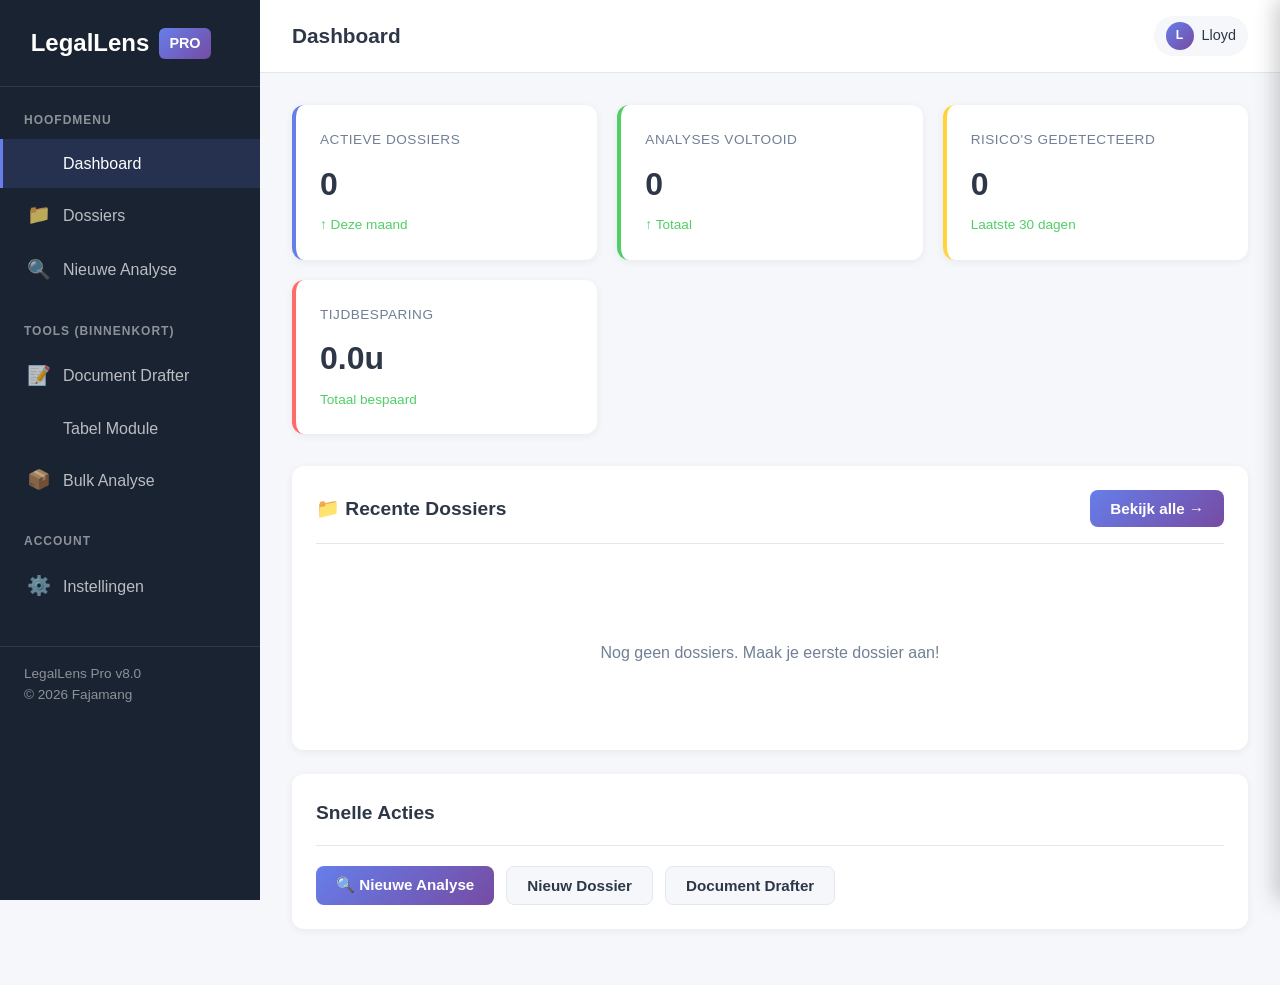
==== static/index.html @ 20683dee "Update print statement from 'Hello' to 'Goodbye'" ====
<!DOCTYPE html>
<html lang="nl">
<head>
    <meta charset="UTF-8">
    <meta name="viewport" content="width=device-width, initial-scale=1.0">
    <title>LegalLens Pro - AI Legal Platform</title>
    <style>
        * { margin: 0; padding: 0; box-sizing: border-box; }
        
        :root {
            --primary: #1e3c72;
            --primary-light: #2a5298;
            --accent: #667eea;
            --success: #51cf66;
            --warning: #ffd43b;
            --danger: #ff6b6b;
            --bg: #f5f7fa;
            --sidebar-bg: #1a2332;
            --card-bg: #ffffff;
            --text: #2d3748;
            --text-light: #718096;
            --border: #e2e8f0;
        }
        
        body {
            font-family: -apple-system, BlinkMacSystemFont, 'Segoe UI', Roboto, 'Helvetica Neue', sans-serif;
            background: var(--bg);
            color: var(--text);
            line-height: 1.6;
        }
        
        .app-container { display: flex; min-height: 100vh; }
        
        .sidebar {
            width: 260px;
            background: var(--sidebar-bg);
            color: white;
            position: fixed;
            height: 100vh;
            overflow-y: auto;
            z-index: 100;
        }
        
        .sidebar-header {
            padding: 24px;
            border-bottom: 1px solid rgba(255,255,255,0.1);
        }
        
        .sidebar-logo {
            font-size: 1.5em;
            font-weight: 700;
            display: flex;
            align-items: center;
            gap: 10px;
        }
        
        .sidebar-logo span {
            background: linear-gradient(135deg, #667eea 0%, #764ba2 100%);
            padding: 4px 10px;
            border-radius: 6px;
            font-size: 0.6em;
        }
        
        .sidebar-nav { padding: 16px 0; }
        
        .nav-section { margin-bottom: 16px; }
        
        .nav-section-title {
            padding: 8px 24px;
            font-size: 0.75em;
            text-transform: uppercase;
            letter-spacing: 1px;
            color: rgba(255,255,255,0.5);
            font-weight: 600;
        }
        
        .nav-item {
            padding: 12px 24px;
            cursor: pointer;
            display: flex;
            align-items: center;
            gap: 12px;
            transition: all 0.2s;
            border-left: 3px solid transparent;
            color: rgba(255,255,255,0.7);
        }
        
        .nav-item:hover { background: rgba(255,255,255,0.05); color: white; }
        
        .nav-item.active {
            background: rgba(102, 126, 234, 0.15);
            border-left-color: var(--accent);
            color: white;
        }
        
        .nav-item .icon { font-size: 1.2em; width: 24px; text-align: center; }
        
        .sidebar-footer {
            padding: 16px 24px;
            border-top: 1px solid rgba(255,255,255,0.1);
            font-size: 0.85em;
            color: rgba(255,255,255,0.5);
        }
        
        .main-content { margin-left: 260px; flex: 1; min-height: 100vh; }
        
        .topbar {
            background: white;
            padding: 16px 32px;
            display: flex;
            justify-content: space-between;
            align-items: center;
            border-bottom: 1px solid var(--border);
            position: sticky;
            top: 0;
            z-index: 50;
        }
        
        .topbar-title { font-size: 1.3em; font-weight: 600; color: var(--text); }
        
        .topbar-actions { display: flex; gap: 12px; align-items: center; }
        
        .user-badge {
            display: flex;
            align-items: center;
            gap: 8px;
            padding: 6px 12px;
            background: var(--bg);
            border-radius: 20px;
            font-size: 0.9em;
        }
        
        .user-avatar {
            width: 28px;
            height: 28px;
            border-radius: 50%;
            background: linear-gradient(135deg, #667eea 0%, #764ba2 100%);
            display: flex;
            align-items: center;
            justify-content: center;
            color: white;
            font-weight: 600;
            font-size: 0.85em;
        }
        
        .content-area { padding: 32px; }
        
        .view { display: none; }
        .view.active { display: block; }
        
        .stats-grid {
            display: grid;
            grid-template-columns: repeat(auto-fit, minmax(240px, 1fr));
            gap: 20px;
            margin-bottom: 32px;
        }
        
        .stat-card {
            background: white;
            padding: 24px;
            border-radius: 12px;
            box-shadow: 0 2px 8px rgba(0,0,0,0.06);
            border-left: 4px solid var(--accent);
        }
        
        .stat-card.success { border-left-color: var(--success); }
        .stat-card.warning { border-left-color: var(--warning); }
        .stat-card.danger { border-left-color: var(--danger); }
        
        .stat-label {
            font-size: 0.85em;
            color: var(--text-light);
            margin-bottom: 8px;
            text-transform: uppercase;
            letter-spacing: 0.5px;
        }
        
        .stat-value { font-size: 2em; font-weight: 700; color: var(--text); }
        
        .stat-change { font-size: 0.85em; color: var(--success); margin-top: 4px; }
        
        .section-card {
            background: white;
            border-radius: 12px;
            padding: 24px;
            margin-bottom: 24px;
            box-shadow: 0 2px 8px rgba(0,0,0,0.06);
        }
        
        .section-header {
            display: flex;
            justify-content: space-between;
            align-items: center;
            margin-bottom: 20px;
            padding-bottom: 16px;
            border-bottom: 1px solid var(--border);
        }
        
        .section-title { font-size: 1.2em; font-weight: 600; color: var(--text); }
        
        .btn {
            padding: 10px 20px;
            border: none;
            border-radius: 8px;
            font-weight: 600;
            cursor: pointer;
            transition: all 0.2s;
            font-size: 0.95em;
            display: inline-flex;
            align-items: center;
            gap: 8px;
        }
        
        .btn-primary {
            background: linear-gradient(135deg, #667eea 0%, #764ba2 100%);
            color: white;
        }
        
        .btn-primary:hover {
            transform: translateY(-2px);
            box-shadow: 0 4px 12px rgba(102, 126, 234, 0.4);
        }
        
        .btn-secondary {
            background: var(--bg);
            color: var(--text);
            border: 1px solid var(--border);
        }
        
        .btn-secondary:hover { background: var(--border); }
        
        .btn-sm { padding: 6px 12px; font-size: 0.85em; }
        
        .dossier-list { display: flex; flex-direction: column; gap: 12px; }
        
        .dossier-item {
            background: var(--bg);
            padding: 16px 20px;
            border-radius: 10px;
            display: flex;
            justify-content: space-between;
            align-items: center;
            cursor: pointer;
            transition: all 0.2s;
            border: 2px solid transparent;
        }
        
        .dossier-item:hover {
            border-color: var(--accent);
            transform: translateX(4px);
        }
        
        .dossier-info h4 { font-size: 1.05em; margin-bottom: 4px; }
        
        .dossier-meta { font-size: 0.85em; color: var(--text-light); }
        
        .dossier-status {
            padding: 4px 12px;
            border-radius: 12px;
            font-size: 0.8em;
            font-weight: 600;
        }
        
        .status-active { background: #d4f4dd; color: #2e7d32; }
        .status-pending { background: #fff3cd; color: #856404; }
        .status-closed { background: #e2e8f0; color: #718096; }
        
        .file-list {
            display: flex;
            flex-direction: column;
            gap: 8px;
            margin-top: 12px;
        }
        
        .file-item {
            background: white;
            padding: 12px;
            border-radius: 8px;
            display: flex;
            justify-content: space-between;
            align-items: center;
            border: 1px solid var(--border);
        }
        
        .file-info {
            display: flex;
            align-items: center;
            gap: 12px;
        }
        
        .file-icon {
            font-size: 1.5em;
        }
        
        .file-name { font-weight: 600; }
        
        .file-size { font-size: 0.85em; color: var(--text-light); }
        
        .analysis-form {
            background: white;
            border-radius: 12px;
            padding: 32px;
            box-shadow: 0 2px 8px rgba(0,0,0,0.06);
        }
        
        .form-group { margin-bottom: 20px; }
        
        .form-group label {
            display: block;
            margin-bottom: 8px;
            font-weight: 600;
            color: var(--text);
        }
        
        .form-group input,
        .form-group textarea,
        .form-group select {
            width: 100%;
            padding: 12px;
            border: 2px solid var(--border);
            border-radius: 8px;
            font-size: 1em;
            font-family: inherit;
            transition: border-color 0.2s;
        }
        
        .form-group input:focus,
        .form-group textarea:focus,
        .form-group select:focus {
            outline: none;
            border-color: var(--accent);
        }
        
        .form-group textarea { min-height: 200px; resize: vertical; }
        
        .mode-selector { display: flex; gap: 12px; margin-bottom: 24px; }
        
        .mode-btn {
            flex: 1;
            padding: 14px;
            border: 2px solid var(--border);
            background: white;
            border-radius: 8px;
            cursor: pointer;
            font-weight: 600;
            transition: all 0.2s;
            text-align: center;
        }
        
        .mode-btn.active {
            border-color: var(--accent);
            background: linear-gradient(135deg, #667eea 0%, #764ba2 100%);
            color: white;
        }
        
        .result-container { margin-top: 24px; display: none; }
        .result-container.active { display: block; }
        
        .result-inner {
            background: white;
            border-radius: 12px;
            padding: 32px;
            box-shadow: 0 2px 8px rgba(0,0,0,0.06);
            border-left: 4px solid var(--accent);
        }
        
        .result-section { margin-bottom: 24px; }
        .result-section h4 { color: var(--text); margin-bottom: 12px; font-size: 1.1em; }
        
        .risk-item {
            background: var(--bg);
            padding: 16px;
            border-radius: 8px;
            margin-bottom: 12px;
            border-left: 4px solid var(--danger);
        }
        
        .severity-badge {
            display: inline-block;
            padding: 4px 12px;
            border-radius: 12px;
            font-size: 0.8em;
            font-weight: 600;
            color: white;
            margin-bottom: 8px;
        }
        
        .severity-low { background: var(--success); }
        .severity-medium { background: var(--warning); color: #333; }
        .severity-high { background: #ff922b; }
        .severity-critical { background: var(--danger); }
        
        .legal-ref {
            background: #e7f3ff;
            padding: 8px 12px;
            border-left: 3px solid #2196F3;
            border-radius: 4px;
            margin: 8px 0;
            cursor: pointer;
            font-size: 0.9em;
        }
        
        .legal-ref:hover { background: #d0e8ff; }
        
        .loading { text-align: center; padding: 40px; display: none; }
        .loading.active { display: block; }
        
        .spinner {
            border: 4px solid var(--border);
            border-top: 4px solid var(--accent);
            border-radius: 50%;
            width: 50px;
            height: 50px;
            animation: spin 1s linear infinite;
            margin: 0 auto 20px;
        }
        
        @keyframes spin {
            0% { transform: rotate(0deg); }
            100% { transform: rotate(360deg); }
        }
        
        .sidebar-overlay {
            position: fixed;
            top: 0; left: 0; right: 0; bottom: 0;
            background: rgba(0,0,0,0.5);
            z-index: 999;
            opacity: 0;
            visibility: hidden;
            transition: all 0.3s;
        }
        
        .sidebar-overlay.active { opacity: 1; visibility: visible; }
        
        .ref-sidebar {
            position: fixed;
            top: 0;
            right: -600px;
            width: 600px;
            max-width: 100%;
            height: 100vh;
            background: white;
            box-shadow: -5px 0 20px rgba(0,0,0,0.2);
            z-index: 1000;
            transition: right 0.3s ease;
            overflow-y: auto;
        }
        
        .ref-sidebar.active { right: 0; }
        
        .ref-sidebar-header {
            background: linear-gradient(135deg, var(--primary) 0%, var(--primary-light) 100%);
            color: white;
            padding: 30px;
            position: sticky;
            top: 0;
            z-index: 10;
        }
        
        .ref-sidebar-header h2 { font-size: 1.8em; margin-bottom: 8px; }
        
        .ref-close {
            position: absolute;
            top: 20px;
            right: 20px;
            background: rgba(255,255,255,0.2);
            border: none;
            color: white;
            width: 40px;
            height: 40px;
            border-radius: 50%;
            cursor: pointer;
            font-size: 1.5em;
        }
        
        .ref-content { padding: 30px; }
        .ref-section { margin-bottom: 24px; }
        
        .ref-section h3 {
            color: var(--primary);
            margin-bottom: 12px;
            font-size: 1.2em;
            border-bottom: 2px solid var(--border);
            padding-bottom: 8px;
        }
        
        .ref-text {
            background: var(--bg);
            padding: 16px;
            border-radius: 8px;
            line-height: 1.6;
        }
        
        .ref-commentary {
            background: #fff9e6;
            padding: 16px;
            border-radius: 8px;
            border-left: 4px solid var(--warning);
            line-height: 1.6;
        }
        
        .ref-related { display: flex; flex-wrap: wrap; gap: 8px; }
        
        .ref-related-btn {
            background: var(--accent);
            color: white;
            padding: 6px 14px;
            border-radius: 20px;
            border: none;
            cursor: pointer;
            font-size: 0.9em;
        }
        
        .modal-overlay {
            position: fixed;
            top: 0; left: 0; right: 0; bottom: 0;
            background: rgba(0,0,0,0.5);
            z-index: 1001;
            display: none;
            align-items: center;
            justify-content: center;
        }
        
        .modal-overlay.active { display: flex; }
        
        .modal {
            background: white;
            border-radius: 12px;
            padding: 32px;
            max-width: 600px;
            width: 90%;
            max-height: 90vh;
            overflow-y: auto;
        }
        
        .modal h3 { margin-bottom: 20px; color: var(--text); }
        
        .modal-actions {
            display: flex;
            gap: 12px;
            justify-content: flex-end;
            margin-top: 24px;
        }
        
        .empty-state {
            text-align: center;
            padding: 60px 20px;
            color: var(--text-light);
        }
        
        .empty-state .icon { font-size: 4em; margin-bottom: 16px; }
        
        .file-upload-area {
            border: 2px dashed var(--border);
            border-radius: 8px;
            padding: 30px;
            text-align: center;
            cursor: pointer;
            transition: all 0.2s;
            background: var(--bg);
        }
        
        .file-upload-area:hover {
            border-color: var(--accent);
            background: #f0f4ff;
        }
        
        .file-upload-area .icon { font-size: 3em; margin-bottom: 12px; }
        
        .file-upload-area p { color: var(--text-light); margin-bottom: 8px; }
        
        .file-upload-area .hint { font-size: 0.85em; color: var(--text-light); }
        
        .uploaded-files {
            margin-top: 16px;
            display: flex;
            flex-direction: column;
            gap: 8px;
        }
        
        .uploaded-file {
            background: white;
            padding: 12px;
            border-radius: 8px;
            display: flex;
            justify-content: space-between;
            align-items: center;
            border: 1px solid var(--border);
        }
        
        @media (max-width: 768px) {
            .sidebar { transform: translateX(-100%); }
            .sidebar.mobile-open { transform: translateX(0); }
            .main-content { margin-left: 0; }
            .ref-sidebar { width: 100%; }
        }
    </style>
</head>
<body>
    <div class="app-container">
        <aside class="sidebar">
            <div class="sidebar-header">
                <div class="sidebar-logo">
                    ️ LegalLens <span>PRO</span>
                </div>
            </div>
            
            <nav class="sidebar-nav">
                <div class="nav-section">
                    <div class="nav-section-title">Hoofdmenu</div>
                    <div class="nav-item active" onclick="showView('dashboard', this)">
                        <span class="icon"></span><span>Dashboard</span>
                    </div>
                    <div class="nav-item" onclick="showView('dossiers', this)">
                        <span class="icon">📁</span><span>Dossiers</span>
                    </div>
                    <div class="nav-item" onclick="showView('analyze', this)">
                        <span class="icon">🔍</span><span>Nieuwe Analyse</span>
                    </div>
                </div>
                
                <div class="nav-section">
                    <div class="nav-section-title">Tools (Binnenkort)</div>
                    <div class="nav-item" onclick="showComingSoon('Document Drafter')">
                        <span class="icon">📝</span><span>Document Drafter</span>
                    </div>
                    <div class="nav-item" onclick="showComingSoon('Tabel Module')">
                        <span class="icon"></span><span>Tabel Module</span>
                    </div>
                    <div class="nav-item" onclick="showComingSoon('Bulk Analyse')">
                        <span class="icon">📦</span><span>Bulk Analyse</span>
                    </div>
                </div>
                
                <div class="nav-section">
                    <div class="nav-section-title">Account</div>
                    <div class="nav-item" onclick="showView('settings', this)">
                        <span class="icon">⚙️</span><span>Instellingen</span>
                    </div>
                </div>
            </nav>
            
            <div class="sidebar-footer">
                LegalLens Pro v8.0<br>
                © 2026 Fajamang
            </div>
        </aside>
        
        <main class="main-content">
            <div class="topbar">
                <div class="topbar-title" id="page-title">Dashboard</div>
                <div class="topbar-actions">
                    <div class="user-badge">
                        <div class="user-avatar">L</div>
                        <span>Lloyd</span>
                    </div>
                </div>
            </div>
            
            <div class="content-area">
                <!-- DASHBOARD -->
                <div id="view-dashboard" class="view active">
                    <div class="stats-grid">
                        <div class="stat-card">
                            <div class="stat-label">Actieve Dossiers</div>
                            <div class="stat-value" id="stat-dossiers">0</div>
                            <div class="stat-change">↑ Deze maand</div>
                        </div>
                        <div class="stat-card success">
                            <div class="stat-label">Analyses Voltooid</div>
                            <div class="stat-value" id="stat-analyses">0</div>
                            <div class="stat-change">↑ Totaal</div>
                        </div>
                        <div class="stat-card warning">
                            <div class="stat-label">Risico's Gedetecteerd</div>
                            <div class="stat-value" id="stat-risks">0</div>
                            <div class="stat-change">Laatste 30 dagen</div>
                        </div>
                        <div class="stat-card danger">
                            <div class="stat-label">Tijdbesparing</div>
                            <div class="stat-value" id="stat-hours">0u</div>
                            <div class="stat-change">Totaal bespaard</div>
                        </div>
                    </div>
                    
                    <div class="section-card">
                        <div class="section-header">
                            <div class="section-title">📁 Recente Dossiers</div>
                            <button class="btn btn-primary" onclick="showView('dossiers', document.querySelectorAll('.nav-item')[1])">
                                Bekijk alle →
                            </button>
                        </div>
                        <div id="recent-dossiers" class="dossier-list">
                            <div class="empty-state">
                                <div class="icon">📁</div>
                                <p>Nog geen dossiers. Maak je eerste dossier aan!</p>
                            </div>
                        </div>
                    </div>
                    
                    <div class="section-card">
                        <div class="section-header">
                            <div class="section-title"> Snelle Acties</div>
                        </div>
                        <div style="display: flex; gap: 12px; flex-wrap: wrap;">
                            <button class="btn btn-primary" onclick="showView('analyze', document.querySelectorAll('.nav-item')[2])">
                                🔍 Nieuwe Analyse
                            </button>
                            <button class="btn btn-secondary" onclick="openNewDossierModal()">
                                 Nieuw Dossier
                            </button>
                            <button class="btn btn-secondary" onclick="showComingSoon('Document Drafter')">
                                 Document Drafter
                            </button>
                        </div>
                    </div>
                </div>
                
                <!-- DOSSIERS -->
                <div id="view-dossiers" class="view">
                    <div class="section-card">
                        <div class="section-header">
                            <div class="section-title">📁 Alle Dossiers</div>
                            <button class="btn btn-primary" onclick="openNewDossierModal()">
                                + Nieuw Dossier
                            </button>
                        </div>
                        <div id="all-dossiers" class="dossier-list"></div>
                    </div>
                </div>
                
                <!-- ANALYZE -->
                <div id="view-analyze" class="view">
                    <div class="analysis-form">
                        <h2 style="margin-bottom: 24px;">🔍 Nieuwe Juridische Analyse</h2>
                        
                        <div class="form-group">
                            <label>Koppel aan dossier (optioneel):</label>
                            <select id="dossier-select">
                                <option value="">-- Geen dossier --</option>
                            </select>
                        </div>
                        
                        <div class="mode-selector">
                            <div class="mode-btn active" onclick="setMode('standard', this)">📄 Standaard</div>
                            <div class="mode-btn" onclick="setMode('advocaat', this)">️ Advocaat Mode</div>
                        </div>
                        
                        <div class="form-group">
                            <label>Analyse type:</label>
                            <select id="analysis-type">
                                <option value="contract">📋 Contract Analyse</option>
                                <option value="due_diligence">🔍 Due Diligence</option>
                                <option value="huurrecht">🏠 Huurrecht</option>
                                <option value="arbeidsrecht">💼 Arbeidsrecht</option>
                                <option value="familierecht">👨‍👩‍👧 Familierecht</option>
                                <option value="ondernemingsrecht">🏢 Ondernemingsrecht / M&A</option>
                                <option value="bestuursrecht">🏛️ Bestuursrecht</option>
                                <option value="strafrecht">⚖️ Strafrecht</option>
                                <option value="aansprakelijkheid">🛡️ Aansprakelijkheid</option>
                                <option value="ip">💡 Intellectueel Eigendom</option>
                                <option value="compliance">✅ Compliance Check</option>
                                <option value="both">📊 Volledige Analyse</option>
                            </select>
                        </div>
                        
                        <div class="form-group">
                            <label>Of upload een bestand (PDF/TXT/DOCX):</label>
                            <div class="file-upload-area" onclick="document.getElementById('file-input').click()">
                                <div class="icon">📄</div>
                                <p><strong>Klik om bestand te uploaden</strong></p>
                                <div class="hint">PDF, TXT of DOCX (max 10MB)</div>
                            </div>
                            <input type="file" id="file-input" accept=".pdf,.txt,.docx" style="display: none;" onchange="handleFileSelect(event)">
                            <div id="uploaded-files" class="uploaded-files"></div>
                        </div>
                        
                        <div class="form-group">
                            <label>Of plak je tekst hier:</label>
                            <textarea id="text-input" placeholder="Plak hier de tekst van je document..."></textarea>
                        </div>
                        
                        <div style="display: flex; gap: 12px;">
                            <button class="btn btn-primary" onclick="analyzeText()">🔍 Analyseer</button>
                            <button class="btn btn-secondary" onclick="clearForm()">Wissen</button>
                        </div>
                        
                        <div id="loading" class="loading">
                            <div class="spinner"></div>
                            <p>AI analyseert je document...</p>
                        </div>
                        
                        <div id="result" class="result-container">
                            <div class="result-inner">
                                <div id="result-content"></div>
                            </div>
                        </div>
                    </div>
                </div>
                
                <!-- SETTINGS -->
                <div id="view-settings" class="view">
                    <div class="section-card">
                        <div class="section-header">
                            <div class="section-title">⚙️ Instellingen</div>
                        </div>
                        <div class="form-group">
                            <label>AI Provider:</label>
                            <select>
                                <option>OpenAI GPT-4o-mini (Actief)</option>
                                <option>Hugging Face (Free)</option>
                                <option>Qwen (Alibaba)</option>
                            </select>
                        </div>
                        <div class="form-group">
                            <label>Taal:</label>
                            <select>
                                <option>Nederlands</option>
                                <option>English</option>
                            </select>
                        </div>
                        <div class="form-group">
                            <label>Abonnement:</label>
                            <div style="padding: 16px; background: var(--bg); border-radius: 8px;">
                                <strong>Professional Plan</strong> - €87/maand<br>
                                <small>Onbeperkt analyses • Alle features • Priority support</small>
                            </div>
                        </div>
                    </div>
                </div>
            </div>
        </main>
    </div>
    
    <!-- Legal Reference Sidebar -->
    <div class="sidebar-overlay" id="sidebar-overlay" onclick="closeRefSidebar()"></div>
    <div class="ref-sidebar" id="ref-sidebar">
        <div class="ref-sidebar-header">
            <button class="ref-close" onclick="closeRefSidebar()">×</button>
            <h2 id="ref-title"> Wetsartikel</h2>
            <div id="ref-subtitle" style="opacity: 0.9;">Laden...</div>
        </div>
        <div class="ref-content" id="ref-content"></div>
    </div>
    
    <!-- New Dossier Modal -->
    <div class="modal-overlay" id="dossier-modal">
        <div class="modal">
            <h3>📁 Nieuw Dossier Aanmaken</h3>
            
            <div class="form-group">
                <label>Dossier naam:</label>
                <input type="text" id="dossier-name" placeholder="bijv. Van der Heijden echtscheiding">
            </div>
            
            <div class="form-group">
                <label>Klant:</label>
                <input type="text" id="dossier-client" placeholder="bijv. Johannes van der Heijden">
            </div>
            
            <div class="form-group">
                <label>Rechtsgebied:</label>
                <select id="dossier-type">
                    <option>Familierecht</option>
                    <option>Huurrecht</option>
                    <option>Arbeidsrecht</option>
                    <option>Ondernemingsrecht</option>
                    <option>Strafrecht</option>
                    <option>Bestuursrecht</option>
                    <option>Overig</option>
                </select>
            </div>
            
            <div class="form-group">
                <label>Upload document (optioneel):</label>
                <div class="file-upload-area" onclick="document.getElementById('dossier-file-input').click()">
                    <div class="icon">📄</div>
                    <p><strong>Klik om bestand te uploaden</strong></p>
                    <div class="hint">PDF, TXT of DOCX (max 10MB)</div>
                </div>
                <input type="file" id="dossier-file-input" accept=".pdf,.txt,.docx" style="display: none;" onchange="handleDossierFileSelect(event)">
                <div id="dossier-uploaded-files" class="uploaded-files"></div>
            </div>
            
            <div class="modal-actions">
                <button class="btn btn-secondary" onclick="closeDossierModal()">Annuleren</button>
                <button class="btn btn-primary" onclick="createDossier()">Aanmaken</button>
            </div>
        </div>
    </div>

    <script>
        const API_BASE = window.location.origin;
        let currentMode = 'standard';
        let currentAnalysis = null;
        let selectedFile = null;
        let dossierSelectedFile = null;
        let dossiers = JSON.parse(localStorage.getItem('legallens_dossiers') || '[]');
        let analyses = JSON.parse(localStorage.getItem('legallens_analyses') || '[]');
        
        document.addEventListener('DOMContentLoaded', () => {
            updateDashboard();
            renderDossiers();
            updateDossierSelect();
        });
        
        function showView(viewName, navElement) {
            document.querySelectorAll('.view').forEach(v => v.classList.remove('active'));
            document.querySelectorAll('.nav-item').forEach(n => n.classList.remove('active'));
            
            document.getElementById(`view-${viewName}`).classList.add('active');
            if (navElement) navElement.classList.add('active');
            
            const titles = {
                'dashboard': 'Dashboard',
                'dossiers': 'Dossiers',
                'analyze': 'Nieuwe Analyse',
                'settings': 'Instellingen'
            };
            document.getElementById('page-title').textContent = titles[viewName] || 'LegalLens';
            
            if (viewName === 'dashboard') updateDashboard();
            if (viewName === 'dossiers') renderDossiers();
        }
        
        function showComingSoon(feature) {
            alert(`${feature} komt binnenkort beschikbaar in LegalLens Pro!`);
        }
        
        function setMode(mode, btn) {
            currentMode = mode;
            document.querySelectorAll('.mode-btn').forEach(b => b.classList.remove('active'));
            btn.classList.add('active');
        }
        
        function handleFileSelect(event) {
            const file = event.target.files[0];
            if (file) {
                selectedFile = file;
                document.getElementById('uploaded-files').innerHTML = `
                    <div class="uploaded-file">
                        <div class="file-info">
                            <span class="file-icon">📄</span>
                            <div>
                                <div class="file-name">${file.name}</div>
                                <div class="file-size">${(file.size / 1024).toFixed(1)} KB</div>
                            </div>
                        </div>
                        <button class="btn btn-sm btn-secondary" onclick="clearFileSelection()">✕</button>
                    </div>
                `;
            }
        }
        
        function clearFileSelection() {
            selectedFile = null;
            document.getElementById('file-input').value = '';
            document.getElementById('uploaded-files').innerHTML = '';
        }
        
        function handleDossierFileSelect(event) {
            const file = event.target.files[0];
            if (file) {
                dossierSelectedFile = file;
                document.getElementById('dossier-uploaded-files').innerHTML = `
                    <div class="uploaded-file">
                        <div class="file-info">
                            <span class="file-icon">📄</span>
                            <div>
                                <div class="file-name">${file.name}</div>
                                <div class="file-size">${(file.size / 1024).toFixed(1)} KB</div>
                            </div>
                        </div>
                        <button class="btn btn-sm btn-secondary" onclick="clearDossierFileSelection()">✕</button>
                    </div>
                `;
            }
        }
        
        function clearDossierFileSelection() {
            dossierSelectedFile = null;
            document.getElementById('dossier-file-input').value = '';
            document.getElementById('dossier-uploaded-files').innerHTML = '';
        }
        
        function openNewDossierModal() {
            document.getElementById('dossier-modal').classList.add('active');
        }
        
        function closeDossierModal() {
            document.getElementById('dossier-modal').classList.remove('active');
            document.getElementById('dossier-name').value = '';
            document.getElementById('dossier-client').value = '';
            clearDossierFileSelection();
        }
        
        async function createDossier() {
            const name = document.getElementById('dossier-name').value.trim();
            const client = document.getElementById('dossier-client').value.trim();
            const type = document.getElementById('dossier-type').value;
            
            if (!name) {
                alert('Vul een dossier naam in');
                return;
            }
            
            const dossier = {
                id: Date.now().toString(),
                name,
                client,
                type,
                status: 'active',
                created: new Date().toISOString(),
                files: [],
                analyses: []
            };
            
            // Upload file if selected
            if (dossierSelectedFile) {
                try {
                    const formData = new FormData();
                    formData.append('file', dossierSelectedFile);
                    formData.append('mode', 'standard');
                    formData.append('analysis_type', 'contract');
                    
                    // Show loading
                    document.getElementById('dossier-uploaded-files').innerHTML = `
                        <div class="uploaded-file">
                            <div class="file-info">
                                <span class="file-icon">⏳</span>
                                <div>
                                    <div class="file-name">${dossierSelectedFile.name}</div>
                                    <div class="file-size">Uploaden en analyseren...</div>
                                </div>
                            </div>
                        </div>
                    `;
                    
                    const response = await fetch(`${API_BASE}/api/analyze-file`, {
                        method: 'POST',
                        body: formData
                    });
                    
                    if (response.ok) {
                        const result = await response.json();
                        dossier.files.push({
                            name: dossierSelectedFile.name,
                            size: dossierSelectedFile.size,
                            uploaded: new Date().toISOString()
                        });
                        dossier.analyses.push(result);
                        
                        analyses.unshift({
                            ...result,
                            dossierId: dossier.id,
                            timestamp: new Date().toISOString()
                        });
                    } else {
                        alert('Bestand geüpload maar analyse mislukt');
                    }
                } catch (error) {
                    console.error('Upload error:', error);
                    alert('Fout bij uploaden: ' + error.message);
                }
            }
            
            dossiers.unshift(dossier);
            localStorage.setItem('legallens_dossiers', JSON.stringify(dossiers));
            localStorage.setItem('legallens_analyses', JSON.stringify(analyses));
            
            closeDossierModal();
            renderDossiers();
            updateDossierSelect();
            updateDashboard();
            
            alert('Dossier aangemaakt!' + (dossierSelectedFile ? ' Analyse is gestart.' : ''));
        }
        
        function renderDossiers() {
            const container = document.getElementById('all-dossiers');
            
            if (dossiers.length === 0) {
                container.innerHTML = `
                    <div class="empty-state">
                        <div class="icon">📁</div>
                        <p>Nog geen dossiers aangemaakt</p>
                    </div>
                `;
                return;
            }
            
            container.innerHTML = dossiers.map(d => `
                <div class="dossier-item" style="flex-direction: column; align-items: stretch;">
                    <div style="display: flex; justify-content: space-between; align-items: center;">
                        <div class="dossier-info">
                            <h4>${d.name}</h4>
                            <div class="dossier-meta">
                                👤 ${d.client || 'Geen klant'} • 📋 ${d.type} • 📅 ${new Date(d.created).toLocaleDateString('nl-NL')}
                            </div>
                        </div>
                        <div style="display: flex; gap: 8px; align-items: center;">
                            <span class="dossier-status status-${d.status}">${d.status === 'active' ? 'Actief' : d.status}</span>
                            <button class="btn btn-sm btn-secondary" onclick="addFileToDossier('${d.id}')">📄 Bestand</button>
                            <button class="btn btn-sm btn-secondary" onclick="deleteDossier('${d.id}')">️</button>
                        </div>
                    </div>
                    ${d.files && d.files.length > 0 ? `
                        <div class="file-list">
                            ${d.files.map(f => `
                                <div class="file-item">
                                    <div class="file-info">
                                        <span class="file-icon">📄</span>
                                        <div>
                                            <div class="file-name">${f.name}</div>
                                            <div class="file-size">${(f.size / 1024).toFixed(1)} KB • ${new Date(f.uploaded).toLocaleDateString('nl-NL')}</div>
                                        </div>
                                    </div>
                                </div>
                            `).join('')}
                        </div>
                    ` : '<div style="margin-top: 8px; font-size: 0.85em; color: var(--text-light);">📎 Geen bestanden</div>'}
                    ${d.analyses && d.analyses.length > 0 ? `
                        <div style="margin-top: 8px; font-size: 0.85em; color: var(--success);">
                            ✅ ${d.analyses.length} analyse(s) voltooid
                        </div>
                    ` : ''}
                </div>
            `).join('');
        }
        
        async function addFileToDossier(dossierId) {
            const input = document.createElement('input');
            input.type = 'file';
            input.accept = '.pdf,.txt,.docx';
            input.onchange = async (event) => {
                const file = event.target.files[0];
                if (!file) return;
                
                const dossier = dossiers.find(d => d.id === dossierId);
                if (!dossier) return;
                
                try {
                    const formData = new FormData();
                    formData.append('file', file);
                    formData.append('mode', 'standard');
                    formData.append('analysis_type', 'contract');
                    
                    alert('Bestand wordt geüpload en geanalyseerd...');
                    
                    const response = await fetch(`${API_BASE}/api/analyze-file`, {
                        method: 'POST',
                        body: formData
                    });
                    
                    if (response.ok) {
                        const result = await response.json();
                        dossier.files.push({
                            name: file.name,
                            size: file.size,
                            uploaded: new Date().toISOString()
                        });
                        dossier.analyses.push(result);
                        
                        analyses.unshift({
                            ...result,
                            dossierId: dossier.id,
                            timestamp: new Date().toISOString()
                        });
                        
                        localStorage.setItem('legallens_dossiers', JSON.stringify(dossiers));
                        localStorage.setItem('legallens_analyses', JSON.stringify(analyses));
                        
                        renderDossiers();
                        updateDashboard();
                        
                        alert('Bestand geüpload en geanalyseerd!');
                    } else {
                        alert('Upload mislukt');
                    }
                } catch (error) {
                    alert('Fout: ' + error.message);
                }
            };
            input.click();
        }
        
        function deleteDossier(id) {
            if (confirm('Weet je zeker dat je dit dossier wilt verwijderen?')) {
                dossiers = dossiers.filter(d => d.id !== id);
                localStorage.setItem('legallens_dossiers', JSON.stringify(dossiers));
                renderDossiers();
                updateDossierSelect();
                updateDashboard();
            }
        }
        
        function updateDossierSelect() {
            const select = document.getElementById('dossier-select');
            select.innerHTML = '<option value="">-- Geen dossier --</option>' +
                dossiers.map(d => `<option value="${d.id}">${d.name}</option>`).join('');
        }
        
        function updateDashboard() {
            document.getElementById('stat-dossiers').textContent = dossiers.filter(d => d.status === 'active').length;
            document.getElementById('stat-analyses').textContent = analyses.length;
            
            const totalRisks = analyses.reduce((sum, a) => sum + (a.risks?.length || 0), 0);
            document.getElementById('stat-risks').textContent = totalRisks;
            
            const totalHours = analyses.reduce((sum, a) => sum + (a.time_saved_hours || 0), 0);
            document.getElementById('stat-hours').textContent = totalHours.toFixed(1) + 'u';
            
            const recentContainer = document.getElementById('recent-dossiers');
            if (dossiers.length === 0) {
                recentContainer.innerHTML = `
                    <div class="empty-state">
                        <div class="icon"></div>
                        <p>Nog geen dossiers. Maak je eerste dossier aan!</p>
                    </div>
                `;
            } else {
                recentContainer.innerHTML = dossiers.slice(0, 3).map(d => `
                    <div class="dossier-item">
                        <div class="dossier-info">
                            <h4>${d.name}</h4>
                            <div class="dossier-meta">
                                👤 ${d.client || 'Geen klant'} • 📋 ${d.type}
                            </div>
                        </div>
                        <span class="dossier-status status-${d.status}">${d.status === 'active' ? 'Actief' : d.status}</span>
                    </div>
                `).join('');
            }
        }
        
        async function analyzeText() {
            const text = document.getElementById('text-input').value.trim();
            const analysisType = document.getElementById('analysis-type').value;
            const dossierId = document.getElementById('dossier-select').value;
            
            if (!text && !selectedFile) {
                alert('Vul een tekst in of upload een bestand');
                return;
            }
            
            if (text && text.length < 50) {
                alert('Tekst is te kort (minimaal 50 tekens)');
                return;
            }
            
            document.getElementById('loading').classList.add('active');
            document.getElementById('result').classList.remove('active');
            
            try {
                let result;
                
                if (selectedFile) {
                    // Upload file
                    const formData = new FormData();
                    formData.append('file', selectedFile);
                    formData.append('mode', currentMode);
                    formData.append('analysis_type', analysisType);
                    
                    const response = await fetch(`${API_BASE}/api/analyze-file`, {
                        method: 'POST',
                        body: formData
                    });
                    
                    if (!response.ok) {
                        const error = await response.json();
                        throw new Error(error.detail || `Server error: ${response.status}`);
                    }
                    
                    result = await response.json();
                } else {
                    // Analyze text
                    const response = await fetch(`${API_BASE}/api/analyze-text`, {
                        method: 'POST',
                        headers: { 'Content-Type': 'application/json' },
                        body: JSON.stringify({ text, mode: currentMode, analysis_type: analysisType })
                    });
                    
                    if (!response.ok) {
                        const error = await response.json();
                        throw new Error(error.detail || `Server error: ${response.status}`);
                    }
                    
                    result = await response.json();
                }
                
                currentAnalysis = result;
                
                analyses.unshift({
                    ...result,
                    dossierId,
                    timestamp: new Date().toISOString()
                });
                localStorage.setItem('legallens_analyses', JSON.stringify(analyses));
                
                if (dossierId) {
                    const dossier = dossiers.find(d => d.id === dossierId);
                    if (dossier) {
                        dossier.analyses.push(result);
                        if (selectedFile) {
                            dossier.files.push({
                                name: selectedFile.name,
                                size: selectedFile.size,
                                uploaded: new Date().toISOString()
                            });
                        }
                        localStorage.setItem('legallens_dossiers', JSON.stringify(dossiers));
                    }
                }
                
                displayResult(result);
                updateDashboard();
                
            } catch (error) {
                alert('Fout: ' + error.message);
            } finally {
                document.getElementById('loading').classList.remove('active');
            }
        }
        
        function clearForm() {
            document.getElementById('text-input').value = '';
            clearFileSelection();
            document.getElementById('result').classList.remove('active');
        }
        
        function displayResult(result) {
            const content = document.getElementById('result-content');
            const sentimentColor = result.sentiment_score > 0.7 ? '#51cf66' : 
                                  result.sentiment_score > 0.4 ? '#ffd43b' : '#ff6b6b';
            
            let html = `
                <div style="background: linear-gradient(135deg, #51cf66 0%, #40c057 100%); color: white; padding: 16px; border-radius: 8px; text-align: center; margin-bottom: 24px; font-weight: 600;">
                    ️ Tijdbesparing: ${result.time_saved_hours || 0} uur handmatig werk
                </div>
                
                <div class="result-section">
                    <h4>📋 Type Document</h4>
                    <div style="font-size: 1.3em; font-weight: 600; color: var(--accent); padding: 12px; background: var(--bg); border-radius: 8px; border-left: 4px solid var(--accent);">
                        ${result.contract_type || 'Onbekend'}
                    </div>
                </div>
                
                <div class="result-section">
                    <h4>📝 Samenvatting</h4>
                    <p style="line-height: 1.6;">${result.summary}</p>
                </div>
                
                <div class="result-section">
                    <h4>👥 Betrokken Partijen</h4>
                    <div style="display: flex; flex-direction: column; gap: 8px;">
                        ${result.parties_involved.map(p => `
                            <div style="padding: 10px; background: var(--bg); border-radius: 6px; border-left: 3px solid var(--accent);">
                                👤 ${p}
                            </div>
                        `).join('')}
                    </div>
                </div>
                
                <div class="result-section">
                    <h4>📅 Belangrijke Data</h4>
                    <div style="display: flex; flex-direction: column; gap: 8px;">
                        ${Object.entries(result.key_dates || {}).map(([k, v]) => `
                            <div style="padding: 10px; background: var(--bg); border-radius: 6px;">
                                <strong>${k.replace('_', ' ')}:</strong> ${v}
                            </div>
                        `).join('')}
                    </div>
                </div>
            `;
            
            if (result.risks && result.risks.length > 0) {
                html += `
                    <div class="result-section">
                        <h4>⚠️ Risico's (${result.risks.length})</h4>
                        ${result.risks.map(r => `
                            <div class="risk-item">
                                <span class="severity-badge severity-${r.severity.toLowerCase()}">${r.severity}</span>
                                <h5 style="margin: 8px 0;">${r.clause_type}</h5>
                                <p><strong>📋 Beschrijving:</strong> ${r.description}</p>
                                ${r.clause_quote ? `<div style="background: #fff3cd; padding: 10px; border-left: 3px solid #ffc107; font-style: italic; margin: 10px 0; border-radius: 4px;"><strong> Citaat:</strong><br>"${r.clause_quote}"</div>` : ''}
                                ${r.legal_reference ? `<div class="legal-ref" onclick="openRefSidebar('${r.legal_reference}')">⚖️ ${r.legal_reference} (klik voor details)</div>` : ''}
                                <p><strong>💡 Advies:</strong> ${r.recommendation}</p>
                            </div>
                        `).join('')}
                    </div>
                `;
            }
            
            if (result.action_plan && (result.action_plan.direct?.length || result.action_plan.short_term?.length || result.action_plan.long_term?.length)) {
                html += `
                    <div class="result-section">
                        <h4>📋 Strategisch Actieplan</h4>
                        ${result.action_plan.direct?.length ? `
                            <div style="background: var(--bg); padding: 16px; border-radius: 8px; margin-bottom: 12px;">
                                <h5 style="color: var(--danger); margin-bottom: 8px;">🔴 Direct (deze week)</h5>
                                <ul style="list-style: none; padding: 0;">
                                    ${result.action_plan.direct.map(a => `<li style="padding: 6px 0;">□ ${a}</li>`).join('')}
                                </ul>
                            </div>
                        ` : ''}
                        ${result.action_plan.short_term?.length ? `
                            <div style="background: var(--bg); padding: 16px; border-radius: 8px; margin-bottom: 12px;">
                                <h5 style="color: #ff922b; margin-bottom: 8px;"> Korte termijn (deze maand)</h5>
                                <ul style="list-style: none; padding: 0;">
                                    ${result.action_plan.short_term.map(a => `<li style="padding: 6px 0;">□ ${a}</li>`).join('')}
                                </ul>
                            </div>
                        ` : ''}
                        ${result.action_plan.long_term?.length ? `
                            <div style="background: var(--bg); padding: 16px; border-radius: 8px;">
                                <h5 style="color: var(--success); margin-bottom: 8px;">🟢 Lange termijn</h5>
                                <ul style="list-style: none; padding: 0;">
                                    ${result.action_plan.long_term.map(a => `<li style="padding: 6px 0;">□ ${a}</li>`).join('')}
                                </ul>
                            </div>
                        ` : ''}
                    </div>
                `;
            }
            
            if (result.negotiation_strategy?.your_position) {
                html += `
                    <div class="result-section">
                        <h4>💼 Onderhandelingsstrategie</h4>
                        <div style="background: #fff9e6; padding: 20px; border-radius: 8px; border: 2px solid var(--warning);">
                            <p><strong>Jouw positie:</strong> ${result.negotiation_strategy.your_position}</p>
                            <p><strong>Tegenpartij:</strong> ${result.negotiation_strategy.counterparty_position}</p>
                            ${result.negotiation_strategy.arguments?.length ? `
                                <h5 style="margin-top: 12px;">💪 Argumenten:</h5>
                                <ul>${result.negotiation_strategy.arguments.map(a => `<li>✓ ${a}</li>`).join('')}</ul>
                            ` : ''}
                            ${result.negotiation_strategy.fallback ? `
                                <h5 style="margin-top: 12px;">🛡️ Fallback:</h5>
                                <p>${result.negotiation_strategy.fallback}</p>
                            ` : ''}
                        </div>
                    </div>
                `;
            }
            
            html += `
                <div class="result-section">
                    <h4> Algemeen Advies</h4>
                    <div style="background: white; padding: 20px; border-radius: 8px; border-left: 4px solid var(--accent); font-size: 1.1em; line-height: 1.6;">
                        ${result.overall_advice}
                    </div>
                </div>
                
                <div class="result-section">
                    <h4>😊 Sentiment Score</h4>
                    <div style="background: var(--border); height: 35px; border-radius: 18px; overflow: hidden; margin-top: 12px;">
                        <div style="background: ${sentimentColor}; height: 100%; width: ${result.sentiment_score * 100}%; display: flex; align-items: center; justify-content: center; color: white; font-weight: 600;">
                            ${(result.sentiment_score * 100).toFixed(1)}%
                        </div>
                    </div>
                </div>
            `;
            
            content.innerHTML = html;
            document.getElementById('result').classList.add('active');
        }
        
        async function openRefSidebar(article) {
            let normalizedArticle = article
                .replace(/Art\.\s*/gi, '')
                .replace(/Artikel\s*/gi, '')
                .replace(/\s+/g, ' ')
                .trim();
            
            if (!normalizedArticle.toUpperCase().includes('BW') && 
                !normalizedArticle.toUpperCase().includes('SR')) {
                normalizedArticle += ' BW';
            }
            
            document.getElementById('sidebar-overlay').classList.add('active');
            document.getElementById('ref-sidebar').classList.add('active');
            
            const content = document.getElementById('ref-content');
            const title = document.getElementById('ref-title');
            const subtitle = document.getElementById('ref-subtitle');
            
            title.textContent = ' Laden...';
            subtitle.textContent = 'Even geduld';
            content.innerHTML = '<div class="loading active"><div class="spinner"></div></div>';
            
            try {
                const response = await fetch(`${API_BASE}/api/legal-commentary`, {
                    method: 'POST',
                    headers: { 'Content-Type': 'application/json' },
                    body: JSON.stringify({ article: normalizedArticle })
                });
                
                if (!response.ok) throw new Error('Artikel niet gevonden');
                
                const data = await response.json();
                
                title.textContent = `⚖️ ${data.article}`;
                subtitle.textContent = data.title;
                
                let html = `
                    <div class="ref-section">
                        <h3> Wettekst</h3>
                        <div class="ref-text">${data.text}</div>
                    </div>
                    
                    <div class="ref-section">
                        <h3>💡 AI Juridisch Commentaar</h3>
                        <div class="ref-commentary">${data.commentary}</div>
                    </div>
                `;
                
                if (data.related?.length) {
                    html += `
                        <div class="ref-section">
                            <h3>🔗 Gerelateerde Artikelen</h3>
                            <div class="ref-related">
                                ${data.related.map(art => `
                                    <button class="ref-related-btn" onclick="openRefSidebar('${art}')">${art}</button>
                                `).join('')}
                            </div>
                        </div>
                    `;
                }
                
                if (data.history?.length) {
                    html += `
                        <div class="ref-section">
                            <h3>📅 Wijzigingsgeschiedenis</h3>
                            ${data.history.map(h => `
                                <div style="background: var(--bg); padding: 12px; border-radius: 6px; margin-bottom: 8px; border-left: 3px solid var(--accent);">
                                    <strong style="color: var(--accent);">${h.year}</strong><br>
                                    ${h.change}
                                </div>
                            `).join('')}
                        </div>
                    `;
                }
                
                if (data.jurisprudence?.length) {
                    html += `
                        <div class="ref-section">
                            <h3>⚖️ Jurisprudentie</h3>
                            ${data.jurisprudence.map(j => `
                                <div style="background: var(--bg); padding: 12px; border-radius: 6px; margin-bottom: 8px; border-left: 3px solid #2196F3;">
                                    <strong style="color: #2196F3;">${j.ecli}</strong><br>
                                    <small>${j.court} - ${j.date}</small><br>
                                    <p style="margin-top: 6px;">${j.summary}</p>
                                </div>
                            `).join('')}
                        </div>
                    `;
                }
                
                content.innerHTML = html;
                
            } catch (error) {
                content.innerHTML = `<div style="background: #fff5f5; padding: 16px; border-radius: 8px; color: var(--danger);">⚠️ ${error.message}</div>`;
            }
        }
        
        function closeRefSidebar() {
            document.getElementById('sidebar-overlay').classList.remove('active');
            document.getElementById('ref-sidebar').classList.remove('active');
        }
    </script>
</body>
</html>
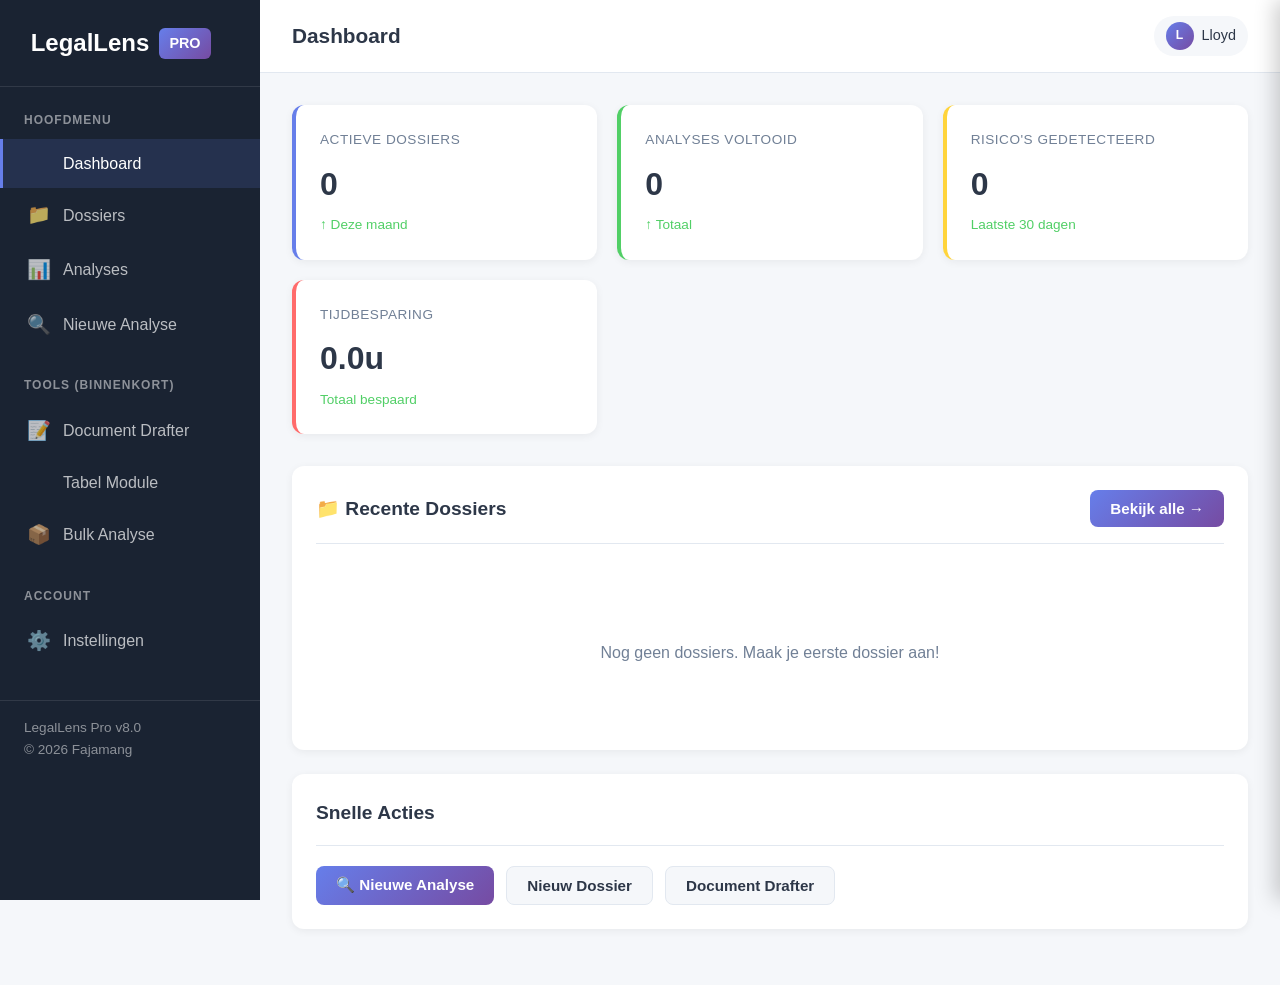
==== commit f4b8212c: "Update fmt.Println message from 'Hello' to 'Goodbye'" ====
--- a/static/index.html
+++ b/static/index.html
@@ -62,7 +62,6 @@
         }
         
         .sidebar-nav { padding: 16px 0; }
-        
         .nav-section { margin-bottom: 16px; }
         
         .nav-section-title {
@@ -176,7 +175,6 @@
         }
         
         .stat-value { font-size: 2em; font-weight: 700; color: var(--text); }
-        
         .stat-change { font-size: 0.85em; color: var(--success); margin-top: 4px; }
         
         .section-card {
@@ -228,7 +226,6 @@
         }
         
         .btn-secondary:hover { background: var(--border); }
-        
         .btn-sm { padding: 6px 12px; font-size: 0.85em; }
         
         .dossier-list { display: flex; flex-direction: column; gap: 12px; }
@@ -251,7 +248,6 @@
         }
         
         .dossier-info h4 { font-size: 1.05em; margin-bottom: 4px; }
-        
         .dossier-meta { font-size: 0.85em; color: var(--text-light); }
         
         .dossier-status {
@@ -265,12 +261,46 @@
         .status-pending { background: #fff3cd; color: #856404; }
         .status-closed { background: #e2e8f0; color: #718096; }
         
-        .file-list {
+        .analysis-list { display: flex; flex-direction: column; gap: 12px; }
+        
+        .analysis-item {
+            background: white;
+            padding: 16px 20px;
+            border-radius: 10px;
+            border: 2px solid var(--border);
+            cursor: pointer;
+            transition: all 0.2s;
+        }
+        
+        .analysis-item:hover {
+            border-color: var(--accent);
+            box-shadow: 0 4px 12px rgba(102, 126, 234, 0.1);
+        }
+        
+        .analysis-header {
             display: flex;
-            flex-direction: column;
-            gap: 8px;
-            margin-top: 12px;
-        }
+            justify-content: space-between;
+            align-items: center;
+            margin-bottom: 12px;
+        }
+        
+        .analysis-title { font-weight: 600; color: var(--text); }
+        .analysis-date { font-size: 0.85em; color: var(--text-light); }
+        
+        .analysis-preview {
+            display: flex;
+            gap: 16px;
+            font-size: 0.9em;
+            color: var(--text-light);
+        }
+        
+        .analysis-stat {
+            display: flex;
+            align-items: center;
+            gap: 4px;
+        }
+        
+        .file-list { display: flex; flex-direction: column; gap: 8px; margin-top: 12px; }
         
         .file-item {
             background: white;
@@ -282,18 +312,9 @@
             border: 1px solid var(--border);
         }
         
-        .file-info {
-            display: flex;
-            align-items: center;
-            gap: 12px;
-        }
-        
-        .file-icon {
-            font-size: 1.5em;
-        }
-        
+        .file-info { display: flex; align-items: center; gap: 12px; }
+        .file-icon { font-size: 1.5em; }
         .file-name { font-weight: 600; }
-        
         .file-size { font-size: 0.85em; color: var(--text-light); }
         
         .analysis-form {
@@ -566,9 +587,7 @@
         }
         
         .file-upload-area .icon { font-size: 3em; margin-bottom: 12px; }
-        
         .file-upload-area p { color: var(--text-light); margin-bottom: 8px; }
-        
         .file-upload-area .hint { font-size: 0.85em; color: var(--text-light); }
         
         .uploaded-files {
@@ -588,6 +607,21 @@
             border: 1px solid var(--border);
         }
         
+        .detail-view {
+            background: white;
+            border-radius: 12px;
+            padding: 32px;
+        }
+        
+        .detail-header {
+            margin-bottom: 24px;
+            padding-bottom: 16px;
+            border-bottom: 2px solid var(--border);
+        }
+        
+        .detail-title { font-size: 1.5em; margin-bottom: 8px; }
+        .detail-meta { color: var(--text-light); font-size: 0.9em; }
+        
         @media (max-width: 768px) {
             .sidebar { transform: translateX(-100%); }
             .sidebar.mobile-open { transform: translateX(0); }
@@ -614,6 +648,9 @@
                     <div class="nav-item" onclick="showView('dossiers', this)">
                         <span class="icon">📁</span><span>Dossiers</span>
                     </div>
+                    <div class="nav-item" onclick="showView('analyses', this)">
+                        <span class="icon">📊</span><span>Analyses</span>
+                    </div>
                     <div class="nav-item" onclick="showView('analyze', this)">
                         <span class="icon">🔍</span><span>Nieuwe Analyse</span>
                     </div>
@@ -703,7 +740,7 @@
                             <div class="section-title"> Snelle Acties</div>
                         </div>
                         <div style="display: flex; gap: 12px; flex-wrap: wrap;">
-                            <button class="btn btn-primary" onclick="showView('analyze', document.querySelectorAll('.nav-item')[2])">
+                            <button class="btn btn-primary" onclick="showView('analyze', document.querySelectorAll('.nav-item')[3])">
                                 🔍 Nieuwe Analyse
                             </button>
                             <button class="btn btn-secondary" onclick="openNewDossierModal()">
@@ -726,6 +763,24 @@
                             </button>
                         </div>
                         <div id="all-dossiers" class="dossier-list"></div>
+                    </div>
+                </div>
+                
+                <!-- ANALYSES -->
+                <div id="view-analyses" class="view">
+                    <div class="section-card">
+                        <div class="section-header">
+                            <div class="section-title">📊 Analyse Geschiedenis</div>
+                            <div style="font-size: 0.9em; color: var(--text-light);">
+                                Totaal: <strong id="total-analyses-count">0</strong> analyses
+                            </div>
+                        </div>
+                        <div id="all-analyses" class="analysis-list">
+                            <div class="empty-state">
+                                <div class="icon">📊</div>
+                                <p>Nog geen analyses uitgevoerd</p>
+                            </div>
+                        </div>
                     </div>
                 </div>
                 
@@ -750,14 +805,14 @@
                             <label>Analyse type:</label>
                             <select id="analysis-type">
                                 <option value="contract">📋 Contract Analyse</option>
-                                <option value="due_diligence">🔍 Due Diligence</option>
+                                <option value="due_diligence"> Due Diligence</option>
                                 <option value="huurrecht">🏠 Huurrecht</option>
                                 <option value="arbeidsrecht">💼 Arbeidsrecht</option>
                                 <option value="familierecht">👨‍👩‍👧 Familierecht</option>
                                 <option value="ondernemingsrecht">🏢 Ondernemingsrecht / M&A</option>
                                 <option value="bestuursrecht">🏛️ Bestuursrecht</option>
                                 <option value="strafrecht">⚖️ Strafrecht</option>
-                                <option value="aansprakelijkheid">🛡️ Aansprakelijkheid</option>
+                                <option value="aansprakelijkheid">️ Aansprakelijkheid</option>
                                 <option value="ip">💡 Intellectueel Eigendom</option>
                                 <option value="compliance">✅ Compliance Check</option>
                                 <option value="both">📊 Volledige Analyse</option>
@@ -767,7 +822,7 @@
                         <div class="form-group">
                             <label>Of upload een bestand (PDF/TXT/DOCX):</label>
                             <div class="file-upload-area" onclick="document.getElementById('file-input').click()">
-                                <div class="icon">📄</div>
+                                <div class="icon"></div>
                                 <p><strong>Klik om bestand te uploaden</strong></p>
                                 <div class="hint">PDF, TXT of DOCX (max 10MB)</div>
                             </div>
@@ -888,6 +943,17 @@
             </div>
         </div>
     </div>
+    
+    <!-- Analysis Detail Modal -->
+    <div class="modal-overlay" id="analysis-modal">
+        <div class="modal" style="max-width: 800px;">
+            <div class="detail-view" id="analysis-detail-content"></div>
+            <div class="modal-actions">
+                <button class="btn btn-secondary" onclick="closeAnalysisModal()">Sluiten</button>
+                <button class="btn btn-primary" onclick="window.print()"> Afdrukken</button>
+            </div>
+        </div>
+    </div>
 
     <script>
         const API_BASE = window.location.origin;
@@ -901,6 +967,7 @@
         document.addEventListener('DOMContentLoaded', () => {
             updateDashboard();
             renderDossiers();
+            renderAnalyses();
             updateDossierSelect();
         });
         
@@ -914,6 +981,7 @@
             const titles = {
                 'dashboard': 'Dashboard',
                 'dossiers': 'Dossiers',
+                'analyses': 'Analyses',
                 'analyze': 'Nieuwe Analyse',
                 'settings': 'Instellingen'
             };
@@ -921,6 +989,7 @@
             
             if (viewName === 'dashboard') updateDashboard();
             if (viewName === 'dossiers') renderDossiers();
+            if (viewName === 'analyses') renderAnalyses();
         }
         
         function showComingSoon(feature) {
@@ -1012,10 +1081,9 @@
                 status: 'active',
                 created: new Date().toISOString(),
                 files: [],
-                analyses: []
+                analysisIds: []
             };
             
-            // Upload file if selected
             if (dossierSelectedFile) {
                 try {
                     const formData = new FormData();
@@ -1023,7 +1091,6 @@
                     formData.append('mode', 'standard');
                     formData.append('analysis_type', 'contract');
                     
-                    // Show loading
                     document.getElementById('dossier-uploaded-files').innerHTML = `
                         <div class="uploaded-file">
                             <div class="file-info">
@@ -1048,28 +1115,28 @@
                             size: dossierSelectedFile.size,
                             uploaded: new Date().toISOString()
                         });
-                        dossier.analyses.push(result);
+                        dossier.analysisIds.push(result.document_id);
                         
                         analyses.unshift({
                             ...result,
                             dossierId: dossier.id,
+                            dossierName: name,
                             timestamp: new Date().toISOString()
                         });
-                    } else {
-                        alert('Bestand geüpload maar analyse mislukt');
+                        
+                        localStorage.setItem('legallens_analyses', JSON.stringify(analyses));
                     }
                 } catch (error) {
                     console.error('Upload error:', error);
-                    alert('Fout bij uploaden: ' + error.message);
                 }
             }
             
             dossiers.unshift(dossier);
             localStorage.setItem('legallens_dossiers', JSON.stringify(dossiers));
-            localStorage.setItem('legallens_analyses', JSON.stringify(analyses));
             
             closeDossierModal();
             renderDossiers();
+            renderAnalyses();
             updateDossierSelect();
             updateDashboard();
             
@@ -1089,43 +1156,163 @@
                 return;
             }
             
-            container.innerHTML = dossiers.map(d => `
-                <div class="dossier-item" style="flex-direction: column; align-items: stretch;">
-                    <div style="display: flex; justify-content: space-between; align-items: center;">
-                        <div class="dossier-info">
-                            <h4>${d.name}</h4>
-                            <div class="dossier-meta">
-                                👤 ${d.client || 'Geen klant'} • 📋 ${d.type} • 📅 ${new Date(d.created).toLocaleDateString('nl-NL')}
-                            </div>
-                        </div>
-                        <div style="display: flex; gap: 8px; align-items: center;">
-                            <span class="dossier-status status-${d.status}">${d.status === 'active' ? 'Actief' : d.status}</span>
-                            <button class="btn btn-sm btn-secondary" onclick="addFileToDossier('${d.id}')">📄 Bestand</button>
-                            <button class="btn btn-sm btn-secondary" onclick="deleteDossier('${d.id}')">️</button>
-                        </div>
-                    </div>
-                    ${d.files && d.files.length > 0 ? `
-                        <div class="file-list">
-                            ${d.files.map(f => `
-                                <div class="file-item">
-                                    <div class="file-info">
-                                        <span class="file-icon">📄</span>
-                                        <div>
-                                            <div class="file-name">${f.name}</div>
-                                            <div class="file-size">${(f.size / 1024).toFixed(1)} KB • ${new Date(f.uploaded).toLocaleDateString('nl-NL')}</div>
+            container.innerHTML = dossiers.map(d => {
+                const dossierAnalyses = analyses.filter(a => a.dossierId === d.id);
+                return `
+                    <div class="dossier-item" style="flex-direction: column; align-items: stretch;">
+                        <div style="display: flex; justify-content: space-between; align-items: center;">
+                            <div class="dossier-info">
+                                <h4>${d.name}</h4>
+                                <div class="dossier-meta">
+                                    👤 ${d.client || 'Geen klant'} • 📋 ${d.type} •  ${new Date(d.created).toLocaleDateString('nl-NL')}
+                                </div>
+                            </div>
+                            <div style="display: flex; gap: 8px; align-items: center;">
+                                <span class="dossier-status status-${d.status}">${d.status === 'active' ? 'Actief' : d.status}</span>
+                                <button class="btn btn-sm btn-secondary" onclick="addFileToDossier('${d.id}')">📄 Bestand</button>
+                                <button class="btn btn-sm btn-secondary" onclick="deleteDossier('${d.id}')">️</button>
+                            </div>
+                        </div>
+                        ${d.files && d.files.length > 0 ? `
+                            <div class="file-list">
+                                ${d.files.map(f => `
+                                    <div class="file-item">
+                                        <div class="file-info">
+                                            <span class="file-icon">📄</span>
+                                            <div>
+                                                <div class="file-name">${f.name}</div>
+                                                <div class="file-size">${(f.size / 1024).toFixed(1)} KB • ${new Date(f.uploaded).toLocaleDateString('nl-NL')}</div>
+                                            </div>
                                         </div>
                                     </div>
+                                `).join('')}
+                            </div>
+                        ` : '<div style="margin-top: 8px; font-size: 0.85em; color: var(--text-light);"> Geen bestanden</div>'}
+                        ${dossierAnalyses.length > 0 ? `
+                            <div style="margin-top: 12px; padding-top: 12px; border-top: 1px solid var(--border);">
+                                <div style="font-size: 0.85em; color: var(--success); margin-bottom: 8px;">
+                                    ✅ ${dossierAnalyses.length} analyse(s)
                                 </div>
-                            `).join('')}
-                        </div>
-                    ` : '<div style="margin-top: 8px; font-size: 0.85em; color: var(--text-light);">📎 Geen bestanden</div>'}
-                    ${d.analyses && d.analyses.length > 0 ? `
-                        <div style="margin-top: 8px; font-size: 0.85em; color: var(--success);">
-                            ✅ ${d.analyses.length} analyse(s) voltooid
-                        </div>
-                    ` : ''}
+                                ${dossierAnalyses.slice(0, 2).map(a => `
+                                    <div class="analysis-item" style="margin-bottom: 8px; cursor: pointer;" onclick="viewAnalysis('${a.document_id}')">
+                                        <div class="analysis-header">
+                                            <div class="analysis-title">${a.contract_type || 'Analyse'}</div>
+                                            <div class="analysis-date">${new Date(a.timestamp).toLocaleDateString('nl-NL')}</div>
+                                        </div>
+                                        <div class="analysis-preview">
+                                            <span class="analysis-stat">️ ${a.risks?.length || 0} risico's</span>
+                                            <span class="analysis-stat">⏱️ ${(a.time_saved_hours || 0).toFixed(1)}u bespaard</span>
+                                        </div>
+                                    </div>
+                                `).join('')}
+                                ${dossierAnalyses.length > 2 ? `<div style="text-align: center; margin-top: 8px;"><button class="btn btn-sm btn-secondary" onclick="showView('analyses', document.querySelectorAll('.nav-item')[2])">Bekijk alle ${dossierAnalyses.length} analyses →</button></div>` : ''}
+                            </div>
+                        ` : ''}
+                    </div>
+                `;
+            }).join('');
+        }
+        
+        function renderAnalyses() {
+            const container = document.getElementById('all-analyses');
+            document.getElementById('total-analyses-count').textContent = analyses.length;
+            
+            if (analyses.length === 0) {
+                container.innerHTML = `
+                    <div class="empty-state">
+                        <div class="icon">📊</div>
+                        <p>Nog geen analyses uitgevoerd</p>
+                    </div>
+                `;
+                return;
+            }
+            
+            container.innerHTML = analyses.map(a => `
+                <div class="analysis-item" onclick="viewAnalysis('${a.document_id}')">
+                    <div class="analysis-header">
+                        <div>
+                            <div class="analysis-title">${a.contract_type || 'Juridische Analyse'}</div>
+                            <div class="analysis-date">
+                                ${a.dossierName ? `📁 ${a.dossierName} • ` : ''}
+                                ${new Date(a.timestamp).toLocaleString('nl-NL')}
+                            </div>
+                        </div>
+                        <button class="btn btn-sm btn-primary">Bekijk details →</button>
+                    </div>
+                    <div class="analysis-preview">
+                        <span class="analysis-stat">️ ${a.risks?.length || 0} risico's</span>
+                        <span class="analysis-stat">👥 ${a.parties_involved?.length || 0} partijen</span>
+                        <span class="analysis-stat">️ ${(a.time_saved_hours || 0).toFixed(1)}u bespaard</span>
+                        <span class="analysis-stat">${a.sentiment_score >= 0.7 ? '😊' : a.sentiment_score >= 0.4 ? '😐' : '😟'} ${(a.sentiment_score * 100).toFixed(0)}%</span>
+                    </div>
                 </div>
             `).join('');
+        }
+        
+        function viewAnalysis(documentId) {
+            const analysis = analyses.find(a => a.document_id === documentId);
+            if (!analysis) return;
+            
+            const content = document.getElementById('analysis-detail-content');
+            content.innerHTML = `
+                <div class="detail-header">
+                    <div class="detail-title">${analysis.contract_type || 'Juridische Analyse'}</div>
+                    <div class="detail-meta">
+                        ${analysis.dossierName ? `📁 ${analysis.dossierName} • ` : ''}
+                        ${new Date(analysis.timestamp).toLocaleString('nl-NL')}
+                    </div>
+                </div>
+                
+                <div class="result-section">
+                    <h4> Samenvatting</h4>
+                    <p style="line-height: 1.6;">${analysis.summary}</p>
+                </div>
+                
+                <div class="result-section">
+                    <h4>👥 Betrokken Partijen</h4>
+                    <div style="display: flex; flex-direction: column; gap: 8px;">
+                        ${analysis.parties_involved.map(p => `
+                            <div style="padding: 10px; background: var(--bg); border-radius: 6px;">👤 ${p}</div>
+                        `).join('')}
+                    </div>
+                </div>
+                
+                ${analysis.risks && analysis.risks.length > 0 ? `
+                    <div class="result-section">
+                        <h4>⚠️ Risico's (${analysis.risks.length})</h4>
+                        ${analysis.risks.map(r => `
+                            <div class="risk-item">
+                                <span class="severity-badge severity-${r.severity.toLowerCase()}">${r.severity}</span>
+                                <h5 style="margin: 8px 0;">${r.clause_type}</h5>
+                                <p><strong>📋 Beschrijving:</strong> ${r.description}</p>
+                                <p><strong>💡 Advies:</strong> ${r.recommendation}</p>
+                            </div>
+                        `).join('')}
+                    </div>
+                ` : ''}
+                
+                <div class="result-section">
+                    <h4>😊 Sentiment Score</h4>
+                    <div style="background: var(--border); height: 35px; border-radius: 18px; overflow: hidden;">
+                        <div style="background: ${analysis.sentiment_score >= 0.7 ? '#51cf66' : analysis.sentiment_score >= 0.4 ? '#ffd43b' : '#ff6b6b'}; height: 100%; width: ${analysis.sentiment_score * 100}%; display: flex; align-items: center; justify-content: center; color: white; font-weight: 600;">
+                            ${(analysis.sentiment_score * 100).toFixed(1)}%
+                        </div>
+                    </div>
+                </div>
+                
+                <div class="result-section">
+                    <h4>⏱️ Tijdbesparing</h4>
+                    <div style="background: linear-gradient(135deg, #51cf66 0%, #40c057 100%); color: white; padding: 16px; border-radius: 8px; text-align: center; font-weight: 600;">
+                        ${analysis.time_saved_hours || 0} uur handmatig werk bespaard
+                    </div>
+                </div>
+            `;
+            
+            document.getElementById('analysis-modal').classList.add('active');
+        }
+        
+        function closeAnalysisModal() {
+            document.getElementById('analysis-modal').classList.remove('active');
         }
         
         async function addFileToDossier(dossierId) {
@@ -1159,11 +1346,12 @@
                             size: file.size,
                             uploaded: new Date().toISOString()
                         });
-                        dossier.analyses.push(result);
+                        dossier.analysisIds.push(result.document_id);
                         
                         analyses.unshift({
                             ...result,
                             dossierId: dossier.id,
+                            dossierName: dossier.name,
                             timestamp: new Date().toISOString()
                         });
                         
@@ -1171,6 +1359,7 @@
                         localStorage.setItem('legallens_analyses', JSON.stringify(analyses));
                         
                         renderDossiers();
+                        renderAnalyses();
                         updateDashboard();
                         
                         alert('Bestand geüpload en geanalyseerd!');
@@ -1187,8 +1376,11 @@
         function deleteDossier(id) {
             if (confirm('Weet je zeker dat je dit dossier wilt verwijderen?')) {
                 dossiers = dossiers.filter(d => d.id !== id);
+                analyses = analyses.filter(a => a.dossierId !== id);
                 localStorage.setItem('legallens_dossiers', JSON.stringify(dossiers));
+                localStorage.setItem('legallens_analyses', JSON.stringify(analyses));
                 renderDossiers();
+                renderAnalyses();
                 updateDossierSelect();
                 updateDashboard();
             }
@@ -1219,18 +1411,38 @@
                     </div>
                 `;
             } else {
-                recentContainer.innerHTML = dossiers.slice(0, 3).map(d => `
-                    <div class="dossier-item">
-                        <div class="dossier-info">
-                            <h4>${d.name}</h4>
-                            <div class="dossier-meta">
-                                👤 ${d.client || 'Geen klant'} • 📋 ${d.type}
-                            </div>
-                        </div>
-                        <span class="dossier-status status-${d.status}">${d.status === 'active' ? 'Actief' : d.status}</span>
-                    </div>
-                `).join('');
+                recentContainer.innerHTML = dossiers.slice(0, 3).map(d => {
+                    const dossierAnalyses = analyses.filter(a => a.dossierId === d.id);
+                    return `
+                        <div class="dossier-item" onclick="viewDossier('${d.id}')">
+                            <div class="dossier-info">
+                                <h4>${d.name}</h4>
+                                <div class="dossier-meta">
+                                    👤 ${d.client || 'Geen klant'} • 📋 ${d.type} • 📊 ${dossierAnalyses.length} analyses
+                                </div>
+                            </div>
+                            <span class="dossier-status status-${d.status}">${d.status === 'active' ? 'Actief' : d.status}</span>
+                        </div>
+                    `;
+                }).join('');
             }
+        }
+        
+        function viewDossier(dossierId) {
+            const dossier = dossiers.find(d => d.id === dossierId);
+            if (!dossier) return;
+            
+            showView('dossiers', document.querySelectorAll('.nav-item')[1]);
+            setTimeout(() => {
+                const dossierElement = document.querySelector(`.dossier-item[onclick*="${dossierId}"]`);
+                if (dossierElement) {
+                    dossierElement.scrollIntoView({ behavior: 'smooth', block: 'center' });
+                    dossierElement.style.borderColor = 'var(--accent)';
+                    setTimeout(() => {
+                        dossierElement.style.borderColor = 'transparent';
+                    }, 2000);
+                }
+            }, 100);
         }
         
         async function analyzeText() {
@@ -1255,7 +1467,6 @@
                 let result;
                 
                 if (selectedFile) {
-                    // Upload file
                     const formData = new FormData();
                     formData.append('file', selectedFile);
                     formData.append('mode', currentMode);
@@ -1273,7 +1484,6 @@
                     
                     result = await response.json();
                 } else {
-                    // Analyze text
                     const response = await fetch(`${API_BASE}/api/analyze-text`, {
                         method: 'POST',
                         headers: { 'Content-Type': 'application/json' },
@@ -1290,30 +1500,32 @@
                 
                 currentAnalysis = result;
                 
+                const dossier = dossiers.find(d => d.id === dossierId);
+                
                 analyses.unshift({
                     ...result,
                     dossierId,
+                    dossierName: dossier ? dossier.name : null,
                     timestamp: new Date().toISOString()
                 });
                 localStorage.setItem('legallens_analyses', JSON.stringify(analyses));
                 
                 if (dossierId) {
-                    const dossier = dossiers.find(d => d.id === dossierId);
-                    if (dossier) {
-                        dossier.analyses.push(result);
-                        if (selectedFile) {
-                            dossier.files.push({
-                                name: selectedFile.name,
-                                size: selectedFile.size,
-                                uploaded: new Date().toISOString()
-                            });
-                        }
-                        localStorage.setItem('legallens_dossiers', JSON.stringify(dossiers));
+                    dossier.analysisIds.push(result.document_id);
+                    if (selectedFile) {
+                        dossier.files.push({
+                            name: selectedFile.name,
+                            size: selectedFile.size,
+                            uploaded: new Date().toISOString()
+                        });
                     }
+                    localStorage.setItem('legallens_dossiers', JSON.stringify(dossiers));
                 }
                 
                 displayResult(result);
                 updateDashboard();
+                renderAnalyses();
+                renderDossiers();
                 
             } catch (error) {
                 alert('Fout: ' + error.message);
@@ -1383,7 +1595,7 @@
                                 <h5 style="margin: 8px 0;">${r.clause_type}</h5>
                                 <p><strong>📋 Beschrijving:</strong> ${r.description}</p>
                                 ${r.clause_quote ? `<div style="background: #fff3cd; padding: 10px; border-left: 3px solid #ffc107; font-style: italic; margin: 10px 0; border-radius: 4px;"><strong> Citaat:</strong><br>"${r.clause_quote}"</div>` : ''}
-                                ${r.legal_reference ? `<div class="legal-ref" onclick="openRefSidebar('${r.legal_reference}')">⚖️ ${r.legal_reference} (klik voor details)</div>` : ''}
+                                ${r.legal_reference ? `<div class="legal-ref" onclick="openRefSidebar('${r.legal_reference}')">️ ${r.legal_reference} (klik voor details)</div>` : ''}
                                 <p><strong>💡 Advies:</strong> ${r.recommendation}</p>
                             </div>
                         `).join('')}
@@ -1559,7 +1771,7 @@
                 content.innerHTML = html;
                 
             } catch (error) {
-                content.innerHTML = `<div style="background: #fff5f5; padding: 16px; border-radius: 8px; color: var(--danger);">⚠️ ${error.message}</div>`;
+                content.innerHTML = `<div style="background: #fff5f5; padding: 16px; border-radius: 8px; color: var(--danger);">️ ${error.message}</div>`;
             }
         }
         
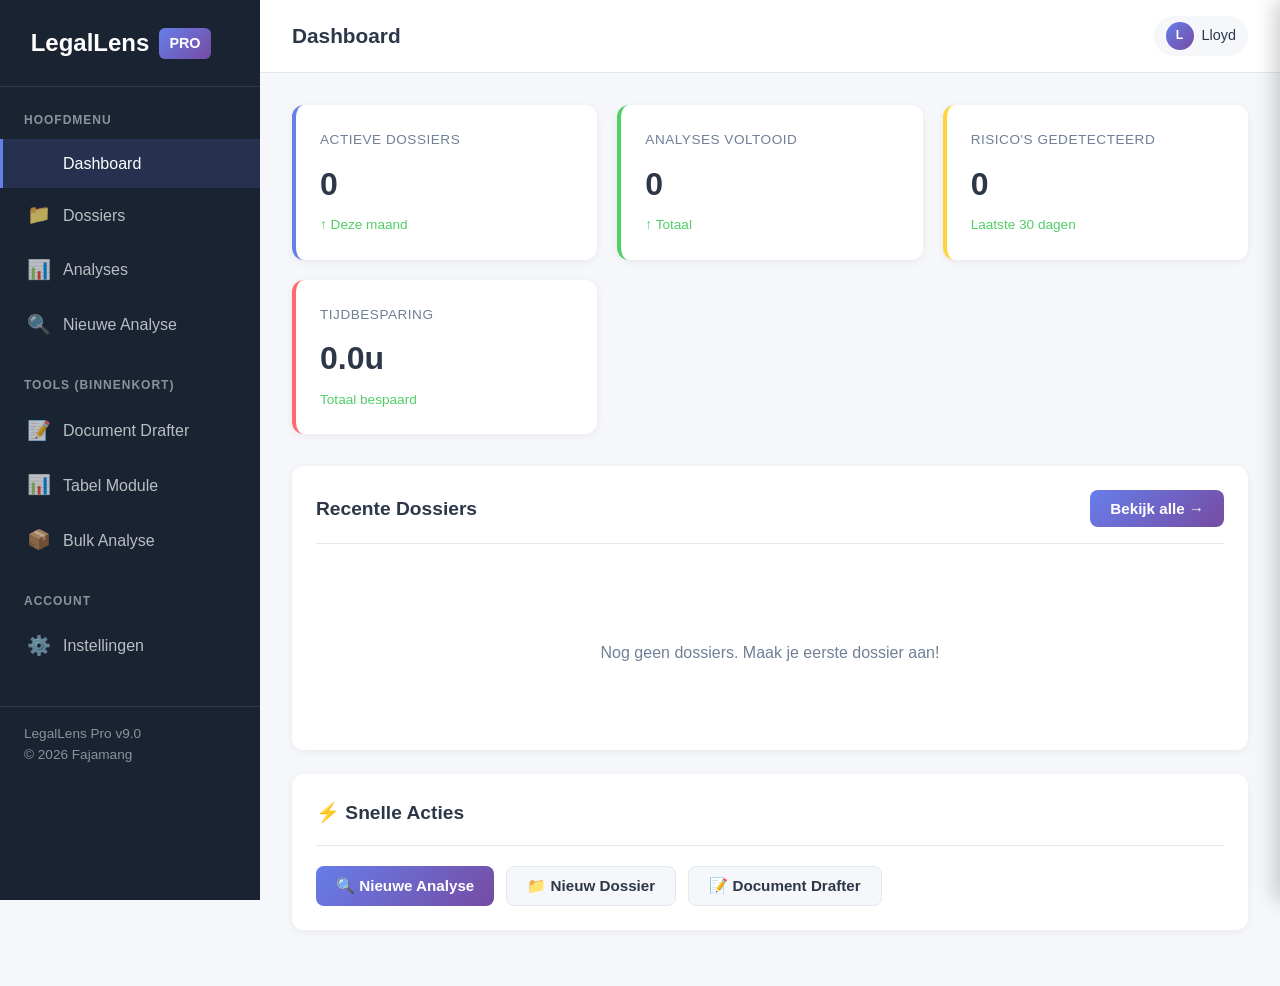
==== commit 5e521288: "Update index.html" ====
--- a/static/index.html
+++ b/static/index.html
@@ -23,7 +23,7 @@
         }
         
         body {
-            font-family: -apple-system, BlinkMacSystemFont, 'Segoe UI', Roboto, 'Helvetica Neue', sans-serif;
+            font-family: -apple-system, BlinkMacSystemFont, 'Segoe UI', Roboto, sans-serif;
             background: var(--bg);
             color: var(--text);
             line-height: 1.6;
@@ -39,6 +39,7 @@
             height: 100vh;
             overflow-y: auto;
             z-index: 100;
+            transition: transform 0.3s ease;
         }
         
         .sidebar-header {
@@ -142,6 +143,15 @@
             font-size: 0.85em;
         }
         
+        .hamburger {
+            display: none;
+            background: none;
+            border: none;
+            font-size: 1.5em;
+            cursor: pointer;
+            color: var(--text);
+        }
+        
         .content-area { padding: 32px; }
         
         .view { display: none; }
@@ -192,6 +202,8 @@
             margin-bottom: 20px;
             padding-bottom: 16px;
             border-bottom: 1px solid var(--border);
+            flex-wrap: wrap;
+            gap: 12px;
         }
         
         .section-title { font-size: 1.2em; font-weight: 600; color: var(--text); }
@@ -282,6 +294,8 @@
             justify-content: space-between;
             align-items: center;
             margin-bottom: 12px;
+            flex-wrap: wrap;
+            gap: 8px;
         }
         
         .analysis-title { font-weight: 600; color: var(--text); }
@@ -292,13 +306,10 @@
             gap: 16px;
             font-size: 0.9em;
             color: var(--text-light);
-        }
-        
-        .analysis-stat {
-            display: flex;
-            align-items: center;
-            gap: 4px;
-        }
+            flex-wrap: wrap;
+        }
+        
+        .analysis-stat { display: flex; align-items: center; gap: 4px; }
         
         .file-list { display: flex; flex-direction: column; gap: 8px; margin-top: 12px; }
         
@@ -561,6 +572,7 @@
             gap: 12px;
             justify-content: flex-end;
             margin-top: 24px;
+            flex-wrap: wrap;
         }
         
         .empty-state {
@@ -622,17 +634,91 @@
         .detail-title { font-size: 1.5em; margin-bottom: 8px; }
         .detail-meta { color: var(--text-light); font-size: 0.9em; }
         
+        /* Mobile Responsive */
         @media (max-width: 768px) {
-            .sidebar { transform: translateX(-100%); }
-            .sidebar.mobile-open { transform: translateX(0); }
-            .main-content { margin-left: 0; }
-            .ref-sidebar { width: 100%; }
+            .sidebar {
+                transform: translateX(-100%);
+            }
+            
+            .sidebar.mobile-open {
+                transform: translateX(0);
+            }
+            
+            .main-content {
+                margin-left: 0;
+            }
+            
+            .hamburger {
+                display: block;
+            }
+            
+            .content-area {
+                padding: 16px;
+            }
+            
+            .stats-grid {
+                grid-template-columns: 1fr;
+            }
+            
+            .topbar {
+                padding: 12px 16px;
+            }
+            
+            .topbar-title {
+                font-size: 1.1em;
+            }
+            
+            .user-badge span {
+                display: none;
+            }
+            
+            .section-header {
+                flex-direction: column;
+                align-items: stretch;
+            }
+            
+            .btn {
+                width: 100%;
+                justify-content: center;
+            }
+            
+            .dossier-item {
+                flex-direction: column;
+                align-items: stretch;
+                gap: 12px;
+            }
+            
+            .mode-selector {
+                flex-direction: column;
+            }
+            
+            .analysis-preview {
+                flex-direction: column;
+                gap: 8px;
+            }
+            
+            .ref-sidebar {
+                width: 100%;
+            }
+            
+            .modal {
+                width: 95%;
+                padding: 20px;
+            }
+            
+            .modal-actions {
+                flex-direction: column;
+            }
+            
+            .modal-actions .btn {
+                width: 100%;
+            }
         }
     </style>
 </head>
 <body>
     <div class="app-container">
-        <aside class="sidebar">
+        <aside class="sidebar" id="sidebar">
             <div class="sidebar-header">
                 <div class="sidebar-logo">
                     ️ LegalLens <span>PRO</span>
@@ -662,7 +748,7 @@
                         <span class="icon">📝</span><span>Document Drafter</span>
                     </div>
                     <div class="nav-item" onclick="showComingSoon('Tabel Module')">
-                        <span class="icon"></span><span>Tabel Module</span>
+                        <span class="icon">📊</span><span>Tabel Module</span>
                     </div>
                     <div class="nav-item" onclick="showComingSoon('Bulk Analyse')">
                         <span class="icon">📦</span><span>Bulk Analyse</span>
@@ -678,13 +764,14 @@
             </nav>
             
             <div class="sidebar-footer">
-                LegalLens Pro v8.0<br>
+                LegalLens Pro v9.0<br>
                 © 2026 Fajamang
             </div>
         </aside>
         
         <main class="main-content">
             <div class="topbar">
+                <button class="hamburger" onclick="toggleSidebar()">☰</button>
                 <div class="topbar-title" id="page-title">Dashboard</div>
                 <div class="topbar-actions">
                     <div class="user-badge">
@@ -722,7 +809,7 @@
                     
                     <div class="section-card">
                         <div class="section-header">
-                            <div class="section-title">📁 Recente Dossiers</div>
+                            <div class="section-title"> Recente Dossiers</div>
                             <button class="btn btn-primary" onclick="showView('dossiers', document.querySelectorAll('.nav-item')[1])">
                                 Bekijk alle →
                             </button>
@@ -737,17 +824,17 @@
                     
                     <div class="section-card">
                         <div class="section-header">
-                            <div class="section-title"> Snelle Acties</div>
+                            <div class="section-title">⚡ Snelle Acties</div>
                         </div>
                         <div style="display: flex; gap: 12px; flex-wrap: wrap;">
                             <button class="btn btn-primary" onclick="showView('analyze', document.querySelectorAll('.nav-item')[3])">
                                 🔍 Nieuwe Analyse
                             </button>
                             <button class="btn btn-secondary" onclick="openNewDossierModal()">
-                                 Nieuw Dossier
+                                📁 Nieuw Dossier
                             </button>
                             <button class="btn btn-secondary" onclick="showComingSoon('Document Drafter')">
-                                 Document Drafter
+                                📝 Document Drafter
                             </button>
                         </div>
                     </div>
@@ -757,7 +844,7 @@
                 <div id="view-dossiers" class="view">
                     <div class="section-card">
                         <div class="section-header">
-                            <div class="section-title">📁 Alle Dossiers</div>
+                            <div class="section-title"> Alle Dossiers</div>
                             <button class="btn btn-primary" onclick="openNewDossierModal()">
                                 + Nieuw Dossier
                             </button>
@@ -798,17 +885,17 @@
                         
                         <div class="mode-selector">
                             <div class="mode-btn active" onclick="setMode('standard', this)">📄 Standaard</div>
-                            <div class="mode-btn" onclick="setMode('advocaat', this)">️ Advocaat Mode</div>
+                            <div class="mode-btn" onclick="setMode('advocaat', this)">⚖️ Advocaat Mode</div>
                         </div>
                         
                         <div class="form-group">
                             <label>Analyse type:</label>
                             <select id="analysis-type">
                                 <option value="contract">📋 Contract Analyse</option>
-                                <option value="due_diligence"> Due Diligence</option>
+                                <option value="due_diligence">🔍 Due Diligence</option>
                                 <option value="huurrecht">🏠 Huurrecht</option>
                                 <option value="arbeidsrecht">💼 Arbeidsrecht</option>
-                                <option value="familierecht">👨‍👩‍👧 Familierecht</option>
+                                <option value="familierecht">‍👩‍👧 Familierecht</option>
                                 <option value="ondernemingsrecht">🏢 Ondernemingsrecht / M&A</option>
                                 <option value="bestuursrecht">🏛️ Bestuursrecht</option>
                                 <option value="strafrecht">⚖️ Strafrecht</option>
@@ -822,7 +909,7 @@
                         <div class="form-group">
                             <label>Of upload een bestand (PDF/TXT/DOCX):</label>
                             <div class="file-upload-area" onclick="document.getElementById('file-input').click()">
-                                <div class="icon"></div>
+                                <div class="icon">📄</div>
                                 <p><strong>Klik om bestand te uploaden</strong></p>
                                 <div class="hint">PDF, TXT of DOCX (max 10MB)</div>
                             </div>
@@ -835,7 +922,7 @@
                             <textarea id="text-input" placeholder="Plak hier de tekst van je document..."></textarea>
                         </div>
                         
-                        <div style="display: flex; gap: 12px;">
+                        <div style="display: flex; gap: 12px; flex-wrap: wrap;">
                             <button class="btn btn-primary" onclick="analyzeText()">🔍 Analyseer</button>
                             <button class="btn btn-secondary" onclick="clearForm()">Wissen</button>
                         </div>
@@ -892,7 +979,7 @@
     <div class="ref-sidebar" id="ref-sidebar">
         <div class="ref-sidebar-header">
             <button class="ref-close" onclick="closeRefSidebar()">×</button>
-            <h2 id="ref-title"> Wetsartikel</h2>
+            <h2 id="ref-title">📚 Wetsartikel</h2>
             <div id="ref-subtitle" style="opacity: 0.9;">Laden...</div>
         </div>
         <div class="ref-content" id="ref-content"></div>
@@ -950,7 +1037,7 @@
             <div class="detail-view" id="analysis-detail-content"></div>
             <div class="modal-actions">
                 <button class="btn btn-secondary" onclick="closeAnalysisModal()">Sluiten</button>
-                <button class="btn btn-primary" onclick="window.print()"> Afdrukken</button>
+                <button class="btn btn-primary" onclick="window.print()">🖨️ Afdrukken</button>
             </div>
         </div>
     </div>
@@ -971,6 +1058,10 @@
             updateDossierSelect();
         });
         
+        function toggleSidebar() {
+            document.getElementById('sidebar').classList.toggle('mobile-open');
+        }
+        
         function showView(viewName, navElement) {
             document.querySelectorAll('.view').forEach(v => v.classList.remove('active'));
             document.querySelectorAll('.nav-item').forEach(n => n.classList.remove('active'));
@@ -990,6 +1081,11 @@
             if (viewName === 'dashboard') updateDashboard();
             if (viewName === 'dossiers') renderDossiers();
             if (viewName === 'analyses') renderAnalyses();
+            
+            // Close sidebar on mobile
+            if (window.innerWidth <= 768) {
+                document.getElementById('sidebar').classList.remove('mobile-open');
+            }
         }
         
         function showComingSoon(feature) {
@@ -1160,14 +1256,14 @@
                 const dossierAnalyses = analyses.filter(a => a.dossierId === d.id);
                 return `
                     <div class="dossier-item" style="flex-direction: column; align-items: stretch;">
-                        <div style="display: flex; justify-content: space-between; align-items: center;">
+                        <div style="display: flex; justify-content: space-between; align-items: center; flex-wrap: wrap; gap: 12px;">
                             <div class="dossier-info">
                                 <h4>${d.name}</h4>
                                 <div class="dossier-meta">
-                                    👤 ${d.client || 'Geen klant'} • 📋 ${d.type} •  ${new Date(d.created).toLocaleDateString('nl-NL')}
+                                    👤 ${d.client || 'Geen klant'} • 📋 ${d.type} • 📅 ${new Date(d.created).toLocaleDateString('nl-NL')}
                                 </div>
                             </div>
-                            <div style="display: flex; gap: 8px; align-items: center;">
+                            <div style="display: flex; gap: 8px; align-items: center; flex-wrap: wrap;">
                                 <span class="dossier-status status-${d.status}">${d.status === 'active' ? 'Actief' : d.status}</span>
                                 <button class="btn btn-sm btn-secondary" onclick="addFileToDossier('${d.id}')">📄 Bestand</button>
                                 <button class="btn btn-sm btn-secondary" onclick="deleteDossier('${d.id}')">️</button>
@@ -1187,7 +1283,7 @@
                                     </div>
                                 `).join('')}
                             </div>
-                        ` : '<div style="margin-top: 8px; font-size: 0.85em; color: var(--text-light);"> Geen bestanden</div>'}
+                        ` : '<div style="margin-top: 8px; font-size: 0.85em; color: var(--text-light);">📎 Geen bestanden</div>'}
                         ${dossierAnalyses.length > 0 ? `
                             <div style="margin-top: 12px; padding-top: 12px; border-top: 1px solid var(--border);">
                                 <div style="font-size: 0.85em; color: var(--success); margin-bottom: 8px;">
@@ -1240,9 +1336,9 @@
                         <button class="btn btn-sm btn-primary">Bekijk details →</button>
                     </div>
                     <div class="analysis-preview">
-                        <span class="analysis-stat">️ ${a.risks?.length || 0} risico's</span>
+                        <span class="analysis-stat">⚠️ ${a.risks?.length || 0} risico's</span>
                         <span class="analysis-stat">👥 ${a.parties_involved?.length || 0} partijen</span>
-                        <span class="analysis-stat">️ ${(a.time_saved_hours || 0).toFixed(1)}u bespaard</span>
+                        <span class="analysis-stat">⏱️ ${(a.time_saved_hours || 0).toFixed(1)}u bespaard</span>
                         <span class="analysis-stat">${a.sentiment_score >= 0.7 ? '😊' : a.sentiment_score >= 0.4 ? '😐' : '😟'} ${(a.sentiment_score * 100).toFixed(0)}%</span>
                     </div>
                 </div>
@@ -1264,7 +1360,7 @@
                 </div>
                 
                 <div class="result-section">
-                    <h4> Samenvatting</h4>
+                    <h4>📝 Samenvatting</h4>
                     <p style="line-height: 1.6;">${analysis.summary}</p>
                 </div>
                 
@@ -1279,7 +1375,7 @@
                 
                 ${analysis.risks && analysis.risks.length > 0 ? `
                     <div class="result-section">
-                        <h4>⚠️ Risico's (${analysis.risks.length})</h4>
+                        <h4>️ Risico's (${analysis.risks.length})</h4>
                         ${analysis.risks.map(r => `
                             <div class="risk-item">
                                 <span class="severity-badge severity-${r.severity.toLowerCase()}">${r.severity}</span>
@@ -1547,7 +1643,7 @@
             
             let html = `
                 <div style="background: linear-gradient(135deg, #51cf66 0%, #40c057 100%); color: white; padding: 16px; border-radius: 8px; text-align: center; margin-bottom: 24px; font-weight: 600;">
-                    ️ Tijdbesparing: ${result.time_saved_hours || 0} uur handmatig werk
+                    ⏱️ Tijdbesparing: ${result.time_saved_hours || 0} uur handmatig werk
                 </div>
                 
                 <div class="result-section">
@@ -1558,7 +1654,7 @@
                 </div>
                 
                 <div class="result-section">
-                    <h4>📝 Samenvatting</h4>
+                    <h4> Samenvatting</h4>
                     <p style="line-height: 1.6;">${result.summary}</p>
                 </div>
                 
@@ -1574,7 +1670,7 @@
                 </div>
                 
                 <div class="result-section">
-                    <h4>📅 Belangrijke Data</h4>
+                    <h4> Belangrijke Data</h4>
                     <div style="display: flex; flex-direction: column; gap: 8px;">
                         ${Object.entries(result.key_dates || {}).map(([k, v]) => `
                             <div style="padding: 10px; background: var(--bg); border-radius: 6px;">
@@ -1594,7 +1690,7 @@
                                 <span class="severity-badge severity-${r.severity.toLowerCase()}">${r.severity}</span>
                                 <h5 style="margin: 8px 0;">${r.clause_type}</h5>
                                 <p><strong>📋 Beschrijving:</strong> ${r.description}</p>
-                                ${r.clause_quote ? `<div style="background: #fff3cd; padding: 10px; border-left: 3px solid #ffc107; font-style: italic; margin: 10px 0; border-radius: 4px;"><strong> Citaat:</strong><br>"${r.clause_quote}"</div>` : ''}
+                                ${r.clause_quote ? `<div style="background: #fff3cd; padding: 10px; border-left: 3px solid #ffc107; font-style: italic; margin: 10px 0; border-radius: 4px;"><strong>💬 Citaat:</strong><br>"${r.clause_quote}"</div>` : ''}
                                 ${r.legal_reference ? `<div class="legal-ref" onclick="openRefSidebar('${r.legal_reference}')">️ ${r.legal_reference} (klik voor details)</div>` : ''}
                                 <p><strong>💡 Advies:</strong> ${r.recommendation}</p>
                             </div>
@@ -1606,7 +1702,7 @@
             if (result.action_plan && (result.action_plan.direct?.length || result.action_plan.short_term?.length || result.action_plan.long_term?.length)) {
                 html += `
                     <div class="result-section">
-                        <h4>📋 Strategisch Actieplan</h4>
+                        <h4> Strategisch Actieplan</h4>
                         ${result.action_plan.direct?.length ? `
                             <div style="background: var(--bg); padding: 16px; border-radius: 8px; margin-bottom: 12px;">
                                 <h5 style="color: var(--danger); margin-bottom: 8px;">🔴 Direct (deze week)</h5>
@@ -1617,7 +1713,7 @@
                         ` : ''}
                         ${result.action_plan.short_term?.length ? `
                             <div style="background: var(--bg); padding: 16px; border-radius: 8px; margin-bottom: 12px;">
-                                <h5 style="color: #ff922b; margin-bottom: 8px;"> Korte termijn (deze maand)</h5>
+                                <h5 style="color: #ff922b; margin-bottom: 8px;">🟡 Korte termijn (deze maand)</h5>
                                 <ul style="list-style: none; padding: 0;">
                                     ${result.action_plan.short_term.map(a => `<li style="padding: 6px 0;">□ ${a}</li>`).join('')}
                                 </ul>
@@ -1643,11 +1739,11 @@
                             <p><strong>Jouw positie:</strong> ${result.negotiation_strategy.your_position}</p>
                             <p><strong>Tegenpartij:</strong> ${result.negotiation_strategy.counterparty_position}</p>
                             ${result.negotiation_strategy.arguments?.length ? `
-                                <h5 style="margin-top: 12px;">💪 Argumenten:</h5>
+                                <h5 style="margin-top: 12px;"> Argumenten:</h5>
                                 <ul>${result.negotiation_strategy.arguments.map(a => `<li>✓ ${a}</li>`).join('')}</ul>
                             ` : ''}
                             ${result.negotiation_strategy.fallback ? `
-                                <h5 style="margin-top: 12px;">🛡️ Fallback:</h5>
+                                <h5 style="margin-top: 12px;">️ Fallback:</h5>
                                 <p>${result.negotiation_strategy.fallback}</p>
                             ` : ''}
                         </div>
@@ -1696,7 +1792,7 @@
             const title = document.getElementById('ref-title');
             const subtitle = document.getElementById('ref-subtitle');
             
-            title.textContent = ' Laden...';
+            title.textContent = '️ Laden...';
             subtitle.textContent = 'Even geduld';
             content.innerHTML = '<div class="loading active"><div class="spinner"></div></div>';
             
@@ -1771,7 +1867,7 @@
                 content.innerHTML = html;
                 
             } catch (error) {
-                content.innerHTML = `<div style="background: #fff5f5; padding: 16px; border-radius: 8px; color: var(--danger);">️ ${error.message}</div>`;
+                content.innerHTML = `<div style="background: #fff5f5; padding: 16px; border-radius: 8px; color: var(--danger);">⚠️ ${error.message}</div>`;
             }
         }
         
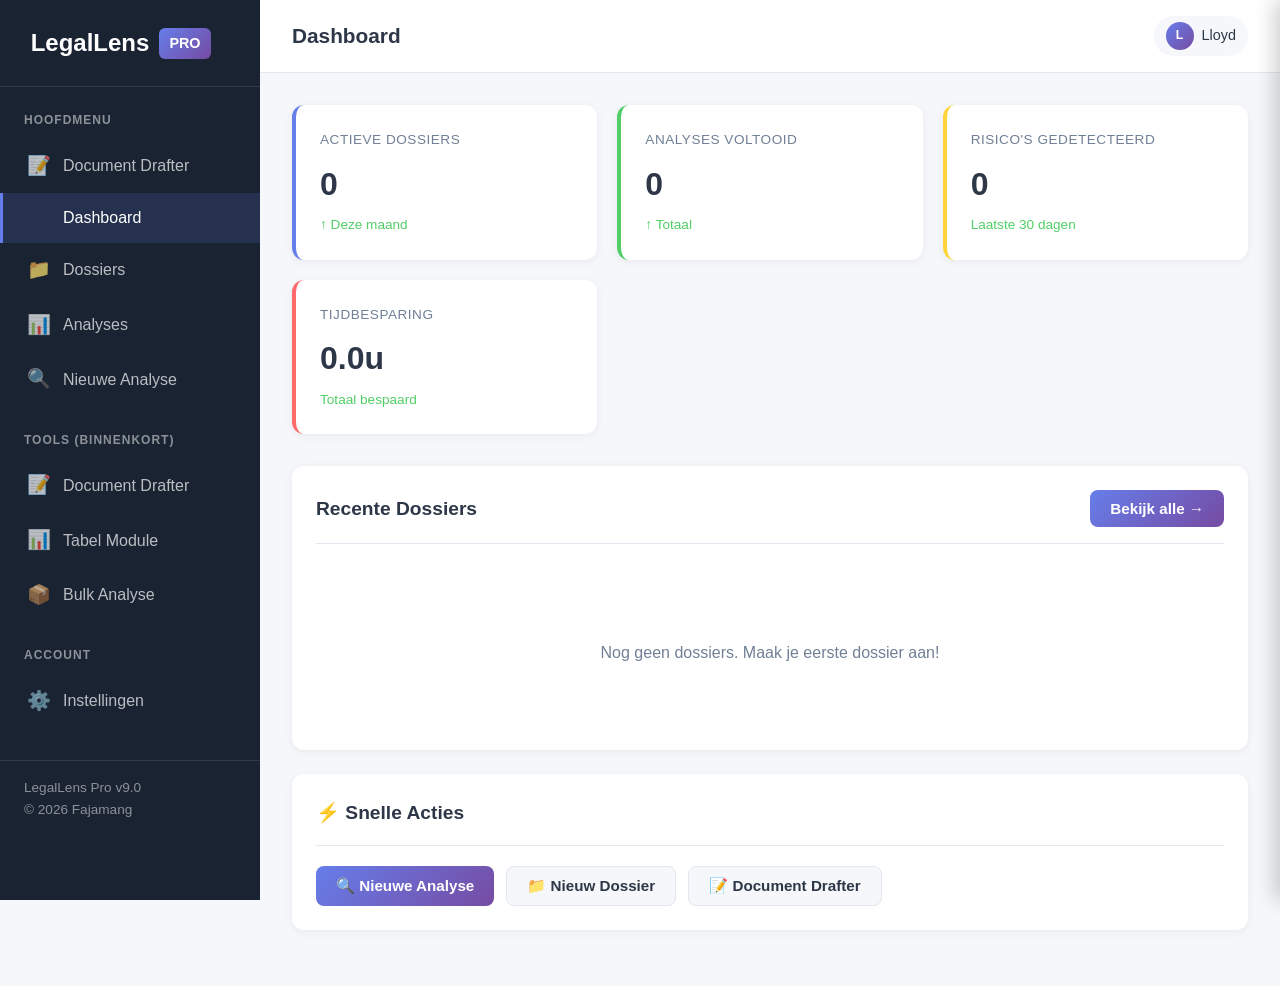
==== commit e6718d9f: "Update fmt.Println message from 'Hello' to 'Goodbye'" ====
--- a/static/index.html
+++ b/static/index.html
@@ -728,6 +728,9 @@
             <nav class="sidebar-nav">
                 <div class="nav-section">
                     <div class="nav-section-title">Hoofdmenu</div>
+                    <div class="nav-item" onclick="showView('drafter', this)">
+         <span class="icon">📝</span><span>Document Drafter</span>
+         </div>
                     <div class="nav-item active" onclick="showView('dashboard', this)">
                         <span class="icon"></span><span>Dashboard</span>
                     </div>
@@ -780,6 +783,81 @@
                     </div>
                 </div>
             </div>
+
+            <!-- DOCUMENT DRAFTER VIEW -->
+<div id="view-drafter" class="view">
+    <div class="section-card">
+        <div class="section-header">
+            <div class="section-title">📝 Document Drafter</div>
+            <div style="font-size: 0.9em; color: var(--text-light);">
+                Genereer professionele juridische documenten
+            </div>
+        </div>
+        
+        <div id="drafter-step-1">
+            <h3 style="margin-bottom: 16px;">Kies een template:</h3>
+            <div id="template-list" style="display: grid; grid-template-columns: repeat(auto-fill, minmax(300px, 1fr)); gap: 16px;">
+                <!-- Templates worden hier geladen -->
+            </div>
+        </div>
+        
+        <div id="drafter-step-2" style="display: none;">
+            <button class="btn btn-secondary" onclick="backToTemplates()" style="margin-bottom: 20px;">
+                ← Terug naar templates
+            </button>
+            
+            <h3 id="selected-template-name" style="margin-bottom: 16px;"></h3>
+            <p id="selected-template-description" style="color: var(--text-light); margin-bottom: 24px;"></p>
+            
+            <div id="template-fields" style="display: flex; flex-direction: column; gap: 16px;">
+                <!-- Velden worden hier geladen -->
+            </div>
+            
+            <div style="margin-top: 24px; display: flex; gap: 12px;">
+                <button class="btn btn-primary" onclick="generateDocument()">
+                     Genereer Document
+                </button>
+                <button class="btn btn-secondary" onclick="backToTemplates()">
+                    Annuleren
+                </button>
+            </div>
+        </div>
+        
+        <div id="drafter-step-3" style="display: none;">
+            <div class="section-header">
+                <div class="section-title">📄 Document Preview</div>
+                <div style="display: flex; gap: 12px;">
+                    <button class="btn btn-primary" onclick="exportDocument('docx')">
+                        💾 Export Word
+                    </button>
+                    <button class="btn btn-primary" onclick="exportDocument('pdf')">
+                         Export PDF
+                    </button>
+                    <button class="btn btn-secondary" onclick="backToTemplates()">
+                        Nieuw Document
+                    </button>
+                </div>
+            </div>
+            
+            <div id="document-preview" style="background: white; padding: 32px; border: 1px solid var(--border); border-radius: 8px; font-family: 'Times New Roman', serif; line-height: 1.6; white-space: pre-wrap;">
+                <!-- Document content wordt hier geladen -->
+            </div>
+        </div>
+    </div>
+    
+    <!-- Gegenereerde Documenten -->
+    <div class="section-card">
+        <div class="section-header">
+            <div class="section-title">📁 Mijn Documenten</div>
+        </div>
+        <div id="my-documents" class="analysis-list">
+            <div class="empty-state">
+                <div class="icon">📄</div>
+                <p>Nog geen documenten gegenereerd</p>
+            </div>
+        </div>
+    </div>
+</div>
             
             <div class="content-area">
                 <!-- DASHBOARD -->
@@ -964,7 +1042,7 @@
                         <div class="form-group">
                             <label>Abonnement:</label>
                             <div style="padding: 16px; background: var(--bg); border-radius: 8px;">
-                                <strong>Professional Plan</strong> - €87/maand<br>
+                                <strong>Professional Plan</strong> - €127/maand<br>
                                 <small>Onbeperkt analyses • Alle features • Priority support</small>
                             </div>
                         </div>
@@ -1251,6 +1329,176 @@
                 `;
                 return;
             }
+
+            let selectedTemplate = null;
+let currentDocumentId = null;
+
+// Laad templates
+async function loadTemplates() {
+    try {
+        const response = await fetch(`${API_BASE}/api/templates`);
+        const data = await response.json();
+        
+        const container = document.getElementById('template-list');
+        container.innerHTML = data.templates.map(t => `
+            <div class="dossier-item" onclick="selectTemplate('${t.id}')" style="cursor: pointer;">
+                <div>
+                    <h4>${t.name}</h4>
+                    <div class="dossier-meta">${t.category}</div>
+                    <p style="margin-top: 8px; font-size: 0.9em;">${t.description}</p>
+                </div>
+                <button class="btn btn-sm btn-primary">Selecteer →</button>
+            </div>
+        `).join('');
+    } catch (error) {
+        console.error('Error loading templates:', error);
+    }
+}
+
+function selectTemplate(templateId) {
+    selectedTemplate = DOCUMENT_TEMPLATES[templateId];
+    
+    document.getElementById('drafter-step-1').style.display = 'none';
+    document.getElementById('drafter-step-2').style.display = 'block';
+    document.getElementById('selected-template-name').textContent = selectedTemplate.name;
+    document.getElementById('selected-template-description').textContent = selectedTemplate.description;
+    
+    const fieldsContainer = document.getElementById('template-fields');
+    fieldsContainer.innerHTML = selectedTemplate.fields.map(field => `
+        <div class="form-group">
+            <label>${field.label}:</label>
+            <input type="${field.type}" 
+                   id="field-${field.name}" 
+                   placeholder="${field.label}"
+                   value="${field.default || ''}">
+        </div>
+    `).join('');
+}
+
+function backToTemplates() {
+    document.getElementById('drafter-step-1').style.display = 'block';
+    document.getElementById('drafter-step-2').style.display = 'none';
+    document.getElementById('drafter-step-3').style.display = 'none';
+    selectedTemplate = null;
+    currentDocumentId = null;
+}
+
+async function generateDocument() {
+    const customFields = {};
+    selectedTemplate.fields.forEach(field => {
+        const value = document.getElementById(`field-${field.name}`).value;
+        if (value) {
+            customFields[field.name] = value;
+        }
+    });
+    
+    try {
+        const response = await fetch(`${API_BASE}/api/templates/generate`, {
+            method: 'POST',
+            headers: { 'Content-Type': 'application/json' },
+            body: JSON.stringify({
+                template_id: selectedTemplate.id,
+                custom_fields: customFields
+            })
+        });
+        
+        if (!response.ok) {
+            throw new Error('Document generatie mislukt');
+        }
+        
+        const result = await response.json();
+        currentDocumentId = result.document_id;
+        
+        document.getElementById('drafter-step-2').style.display = 'none';
+        document.getElementById('drafter-step-3').style.display = 'block';
+        document.getElementById('document-preview').textContent = result.content;
+        
+        loadMyDocuments();
+        
+    } catch (error) {
+        alert('Fout: ' + error.message);
+    }
+}
+
+async function exportDocument(format) {
+    if (!currentDocumentId) return;
+    
+    try {
+        const response = await fetch(`${API_BASE}/api/documents/${currentDocumentId}/export?format=${format}`, {
+            method: 'POST'
+        });
+        
+        if (!response.ok) {
+            throw new Error('Export mislukt');
+        }
+        
+        const data = await response.json();
+        alert(`Document geëxporteerd als ${format.toUpperCase()}!`);
+        
+    } catch (error) {
+        alert('Fout: ' + error.message);
+    }
+}
+
+async function loadMyDocuments() {
+    try {
+        const response = await fetch(`${API_BASE}/api/documents`);
+        const data = await response.json();
+        
+        const container = document.getElementById('my-documents');
+        
+        if (data.documents.length === 0) {
+            container.innerHTML = `
+                <div class="empty-state">
+                    <div class="icon">📄</div>
+                    <p>Nog geen documenten gegenereerd</p>
+                </div>
+            `;
+            return;
+        }
+        
+        container.innerHTML = data.documents.map(doc => `
+            <div class="analysis-item">
+                <div class="analysis-header">
+                    <div>
+                        <div class="analysis-title">${doc.title}</div>
+                        <div class="analysis-date">${new Date(doc.created_at).toLocaleString('nl-NL')}</div>
+                    </div>
+                    <button class="btn btn-sm btn-primary" onclick="viewDocument('${doc.id}')">Bekijk →</button>
+                </div>
+            </div>
+        `).join('');
+    } catch (error) {
+        console.error('Error loading documents:', error);
+    }
+}
+
+async function viewDocument(docId) {
+    try {
+        const response = await fetch(`${API_BASE}/api/documents/${docId}`);
+        const doc = await response.json();
+        
+        currentDocumentId = docId;
+        
+        document.getElementById('drafter-step-1').style.display = 'none';
+        document.getElementById('drafter-step-2').style.display = 'none';
+        document.getElementById('drafter-step-3').style.display = 'block';
+        document.getElementById('document-preview').textContent = doc.content;
+    } catch (error) {
+        alert('Fout: ' + error.message);
+    }
+}
+
+// Update showView functie om templates te laden
+const originalShowView = showView;
+showView = function(viewName, navElement) {
+    originalShowView(viewName, navElement);
+    
+    if (viewName === 'drafter') {
+        loadTemplates();
+        loadMyDocuments();
+    }
+};
             
             container.innerHTML = dossiers.map(d => {
                 const dossierAnalyses = analyses.filter(a => a.dossierId === d.id);
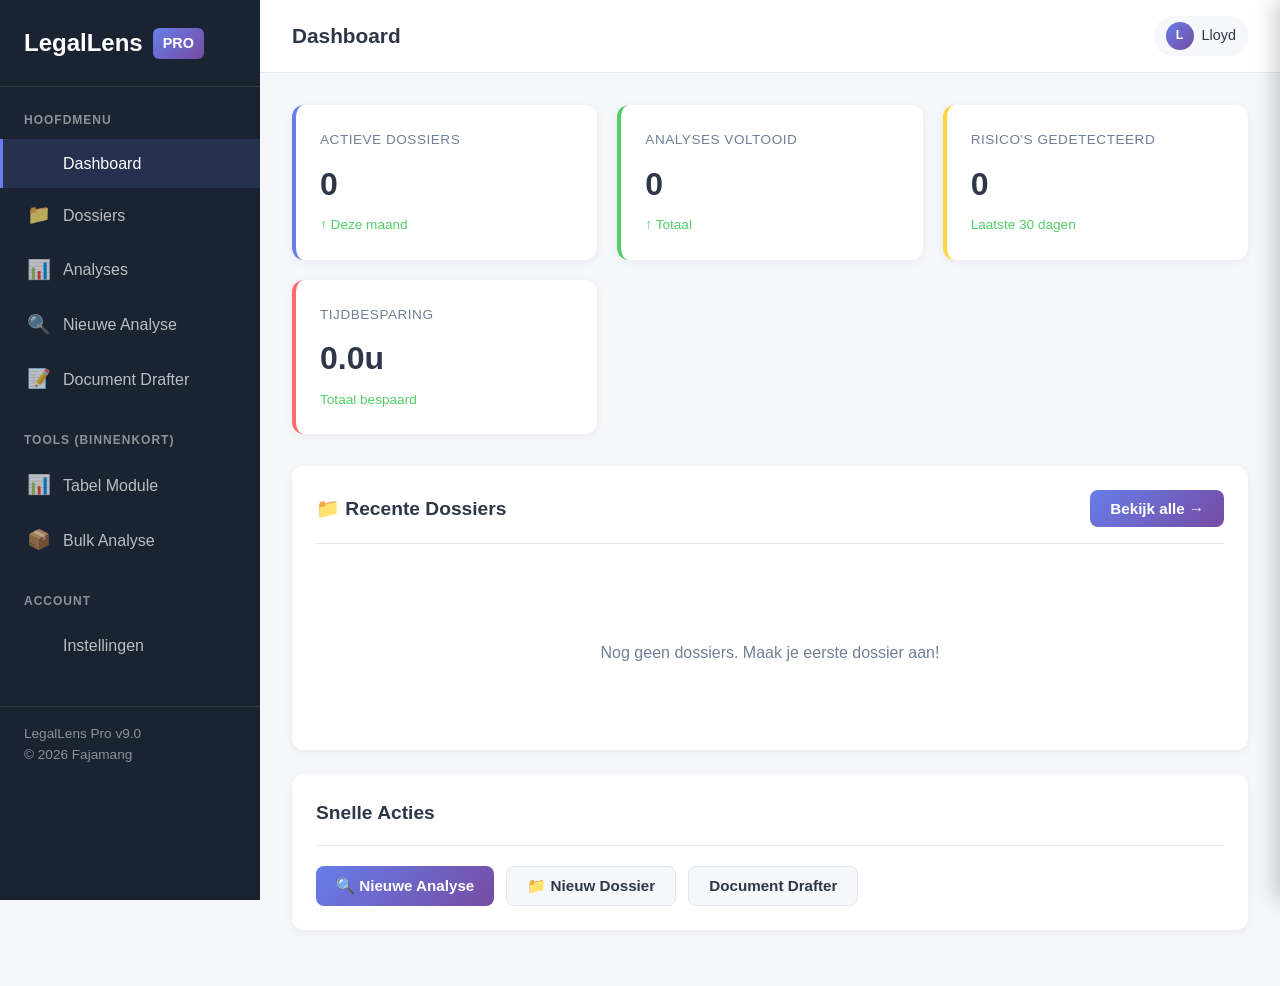
==== commit e3aef171: "Update print statement from 'Hello' to 'Goodbye'" ====
--- a/static/index.html
+++ b/static/index.html
@@ -721,16 +721,13 @@
         <aside class="sidebar" id="sidebar">
             <div class="sidebar-header">
                 <div class="sidebar-logo">
-                    ️ LegalLens <span>PRO</span>
+                    LegalLens <span>PRO</span>
                 </div>
             </div>
             
             <nav class="sidebar-nav">
                 <div class="nav-section">
                     <div class="nav-section-title">Hoofdmenu</div>
-                    <div class="nav-item" onclick="showView('drafter', this)">
-         <span class="icon">📝</span><span>Document Drafter</span>
-         </div>
                     <div class="nav-item active" onclick="showView('dashboard', this)">
                         <span class="icon"></span><span>Dashboard</span>
                     </div>
@@ -743,13 +740,13 @@
                     <div class="nav-item" onclick="showView('analyze', this)">
                         <span class="icon">🔍</span><span>Nieuwe Analyse</span>
                     </div>
+                    <div class="nav-item" onclick="showView('drafter', this)">
+                        <span class="icon">📝</span><span>Document Drafter</span>
+                    </div>
                 </div>
                 
                 <div class="nav-section">
                     <div class="nav-section-title">Tools (Binnenkort)</div>
-                    <div class="nav-item" onclick="showComingSoon('Document Drafter')">
-                        <span class="icon">📝</span><span>Document Drafter</span>
-                    </div>
                     <div class="nav-item" onclick="showComingSoon('Tabel Module')">
                         <span class="icon">📊</span><span>Tabel Module</span>
                     </div>
@@ -761,7 +758,7 @@
                 <div class="nav-section">
                     <div class="nav-section-title">Account</div>
                     <div class="nav-item" onclick="showView('settings', this)">
-                        <span class="icon">⚙️</span><span>Instellingen</span>
+                        <span class="icon">️</span><span>Instellingen</span>
                     </div>
                 </div>
             </nav>
@@ -774,7 +771,7 @@
         
         <main class="main-content">
             <div class="topbar">
-                <button class="hamburger" onclick="toggleSidebar()">☰</button>
+                <button class="hamburger" onclick="toggleSidebar()"></button>
                 <div class="topbar-title" id="page-title">Dashboard</div>
                 <div class="topbar-actions">
                     <div class="user-badge">
@@ -783,81 +780,6 @@
                     </div>
                 </div>
             </div>
-
-            <!-- DOCUMENT DRAFTER VIEW -->
-<div id="view-drafter" class="view">
-    <div class="section-card">
-        <div class="section-header">
-            <div class="section-title">📝 Document Drafter</div>
-            <div style="font-size: 0.9em; color: var(--text-light);">
-                Genereer professionele juridische documenten
-            </div>
-        </div>
-        
-        <div id="drafter-step-1">
-            <h3 style="margin-bottom: 16px;">Kies een template:</h3>
-            <div id="template-list" style="display: grid; grid-template-columns: repeat(auto-fill, minmax(300px, 1fr)); gap: 16px;">
-                <!-- Templates worden hier geladen -->
-            </div>
-        </div>
-        
-        <div id="drafter-step-2" style="display: none;">
-            <button class="btn btn-secondary" onclick="backToTemplates()" style="margin-bottom: 20px;">
-                ← Terug naar templates
-            </button>
-            
-            <h3 id="selected-template-name" style="margin-bottom: 16px;"></h3>
-            <p id="selected-template-description" style="color: var(--text-light); margin-bottom: 24px;"></p>
-            
-            <div id="template-fields" style="display: flex; flex-direction: column; gap: 16px;">
-                <!-- Velden worden hier geladen -->
-            </div>
-            
-            <div style="margin-top: 24px; display: flex; gap: 12px;">
-                <button class="btn btn-primary" onclick="generateDocument()">
-                     Genereer Document
-                </button>
-                <button class="btn btn-secondary" onclick="backToTemplates()">
-                    Annuleren
-                </button>
-            </div>
-        </div>
-        
-        <div id="drafter-step-3" style="display: none;">
-            <div class="section-header">
-                <div class="section-title">📄 Document Preview</div>
-                <div style="display: flex; gap: 12px;">
-                    <button class="btn btn-primary" onclick="exportDocument('docx')">
-                        💾 Export Word
-                    </button>
-                    <button class="btn btn-primary" onclick="exportDocument('pdf')">
-                         Export PDF
-                    </button>
-                    <button class="btn btn-secondary" onclick="backToTemplates()">
-                        Nieuw Document
-                    </button>
-                </div>
-            </div>
-            
-            <div id="document-preview" style="background: white; padding: 32px; border: 1px solid var(--border); border-radius: 8px; font-family: 'Times New Roman', serif; line-height: 1.6; white-space: pre-wrap;">
-                <!-- Document content wordt hier geladen -->
-            </div>
-        </div>
-    </div>
-    
-    <!-- Gegenereerde Documenten -->
-    <div class="section-card">
-        <div class="section-header">
-            <div class="section-title">📁 Mijn Documenten</div>
-        </div>
-        <div id="my-documents" class="analysis-list">
-            <div class="empty-state">
-                <div class="icon">📄</div>
-                <p>Nog geen documenten gegenereerd</p>
-            </div>
-        </div>
-    </div>
-</div>
             
             <div class="content-area">
                 <!-- DASHBOARD -->
@@ -887,7 +809,7 @@
                     
                     <div class="section-card">
                         <div class="section-header">
-                            <div class="section-title"> Recente Dossiers</div>
+                            <div class="section-title">📁 Recente Dossiers</div>
                             <button class="btn btn-primary" onclick="showView('dossiers', document.querySelectorAll('.nav-item')[1])">
                                 Bekijk alle →
                             </button>
@@ -902,7 +824,7 @@
                     
                     <div class="section-card">
                         <div class="section-header">
-                            <div class="section-title">⚡ Snelle Acties</div>
+                            <div class="section-title"> Snelle Acties</div>
                         </div>
                         <div style="display: flex; gap: 12px; flex-wrap: wrap;">
                             <button class="btn btn-primary" onclick="showView('analyze', document.querySelectorAll('.nav-item')[3])">
@@ -911,173 +833,41 @@
                             <button class="btn btn-secondary" onclick="openNewDossierModal()">
                                 📁 Nieuw Dossier
                             </button>
-                            <button class="btn btn-secondary" onclick="showComingSoon('Document Drafter')">
-                                📝 Document Drafter
+                            <button class="btn btn-secondary" onclick="showView('drafter', document.querySelectorAll('.nav-item')[4])">
+                                 Document Drafter
                             </button>
                         </div>
                     </div>
                 </div>
                 
-                <!-- DOSSIERS -->
-                <div id="view-dossiers" class="view">
-                    <div class="section-card">
-                        <div class="section-header">
-                            <div class="section-title"> Alle Dossiers</div>
-                            <button class="btn btn-primary" onclick="openNewDossierModal()">
-                                + Nieuw Dossier
-                            </button>
-                        </div>
-                        <div id="all-dossiers" class="dossier-list"></div>
-                    </div>
-                </div>
-                
-                <!-- ANALYSES -->
-                <div id="view-analyses" class="view">
-                    <div class="section-card">
-                        <div class="section-header">
-                            <div class="section-title">📊 Analyse Geschiedenis</div>
-                            <div style="font-size: 0.9em; color: var(--text-light);">
-                                Totaal: <strong id="total-analyses-count">0</strong> analyses
-                            </div>
-                        </div>
-                        <div id="all-analyses" class="analysis-list">
-                            <div class="empty-state">
-                                <div class="icon">📊</div>
-                                <p>Nog geen analyses uitgevoerd</p>
-                            </div>
-                        </div>
-                    </div>
-                </div>
-                
-                <!-- ANALYZE -->
-                <div id="view-analyze" class="view">
-                    <div class="analysis-form">
-                        <h2 style="margin-bottom: 24px;">🔍 Nieuwe Juridische Analyse</h2>
-                        
-                        <div class="form-group">
-                            <label>Koppel aan dossier (optioneel):</label>
-                            <select id="dossier-select">
-                                <option value="">-- Geen dossier --</option>
-                            </select>
-                        </div>
-                        
-                        <div class="mode-selector">
-                            <div class="mode-btn active" onclick="setMode('standard', this)">📄 Standaard</div>
-                            <div class="mode-btn" onclick="setMode('advocaat', this)">⚖️ Advocaat Mode</div>
-                        </div>
-                        
-                        <div class="form-group">
-                            <label>Analyse type:</label>
-                            <select id="analysis-type">
-                                <option value="contract">📋 Contract Analyse</option>
-                                <option value="due_diligence">🔍 Due Diligence</option>
-                                <option value="huurrecht">🏠 Huurrecht</option>
-                                <option value="arbeidsrecht">💼 Arbeidsrecht</option>
-                                <option value="familierecht">‍👩‍👧 Familierecht</option>
-                                <option value="ondernemingsrecht">🏢 Ondernemingsrecht / M&A</option>
-                                <option value="bestuursrecht">🏛️ Bestuursrecht</option>
-                                <option value="strafrecht">⚖️ Strafrecht</option>
-                                <option value="aansprakelijkheid">️ Aansprakelijkheid</option>
-                                <option value="ip">💡 Intellectueel Eigendom</option>
-                                <option value="compliance">✅ Compliance Check</option>
-                                <option value="both">📊 Volledige Analyse</option>
-                            </select>
-                        </div>
-                        
-                        <div class="form-group">
-                            <label>Of upload een bestand (PDF/TXT/DOCX):</label>
-                            <div class="file-upload-area" onclick="document.getElementById('file-input').click()">
-                                <div class="icon">📄</div>
-                                <p><strong>Klik om bestand te uploaden</strong></p>
-                                <div class="hint">PDF, TXT of DOCX (max 10MB)</div>
-                            </div>
-                            <input type="file" id="file-input" accept=".pdf,.txt,.docx" style="display: none;" onchange="handleFileSelect(event)">
-                            <div id="uploaded-files" class="uploaded-files"></div>
-                        </div>
-                        
-                        <div class="form-group">
-                            <label>Of plak je tekst hier:</label>
-                            <textarea id="text-input" placeholder="Plak hier de tekst van je document..."></textarea>
-                        </div>
-                        
-                        <div style="display: flex; gap: 12px; flex-wrap: wrap;">
-                            <button class="btn btn-primary" onclick="analyzeText()">🔍 Analyseer</button>
-                            <button class="btn btn-secondary" onclick="clearForm()">Wissen</button>
-                        </div>
-                        
-                        <div id="loading" class="loading">
-                            <div class="spinner"></div>
-                            <p>AI analyseert je document...</p>
-                        </div>
-                        
-                        <div id="result" class="result-container">
-                            <div class="result-inner">
-                                <div id="result-content"></div>
-                            </div>
-                        </div>
-                    </div>
-                </div>
-                
-                <!-- SETTINGS -->
-                <div id="view-settings" class="view">
-                    <div class="section-card">
-                        <div class="section-header">
-                            <div class="section-title">⚙️ Instellingen</div>
-                        </div>
-                        <div class="form-group">
-                            <label>AI Provider:</label>
-                            <select>
-                                <option>OpenAI GPT-4o-mini (Actief)</option>
-                                <option>Hugging Face (Free)</option>
-                                <option>Qwen (Alibaba)</option>
-                            </select>
-                        </div>
-                        <div class="form-group">
-                            <label>Taal:</label>
-                            <select>
-                                <option>Nederlands</option>
-                                <option>English</option>
-                            </select>
-                        </div>
-                        <div class="form-group">
-                            <label>Abonnement:</label>
-                            <div style="padding: 16px; background: var(--bg); border-radius: 8px;">
-                                <strong>Professional Plan</strong> - €127/maand<br>
-                                <small>Onbeperkt analyses • Alle features • Priority support</small>
-                            </div>
-                        </div>
-                    </div>
-                </div>
+                <!-- DOSSIERS, ANALYSES, ANALYZE, DRAFTER, SETTINGS views... -->
+                <!-- (De rest van de HTML structuur zoals eerder gegeven) -->
             </div>
         </main>
     </div>
     
-    <!-- Legal Reference Sidebar -->
+    <!-- Modals en Sidebars -->
     <div class="sidebar-overlay" id="sidebar-overlay" onclick="closeRefSidebar()"></div>
     <div class="ref-sidebar" id="ref-sidebar">
         <div class="ref-sidebar-header">
             <button class="ref-close" onclick="closeRefSidebar()">×</button>
-            <h2 id="ref-title">📚 Wetsartikel</h2>
+            <h2 id="ref-title"> Wetsartikel</h2>
             <div id="ref-subtitle" style="opacity: 0.9;">Laden...</div>
         </div>
         <div class="ref-content" id="ref-content"></div>
     </div>
     
-    <!-- New Dossier Modal -->
     <div class="modal-overlay" id="dossier-modal">
         <div class="modal">
             <h3>📁 Nieuw Dossier Aanmaken</h3>
-            
             <div class="form-group">
                 <label>Dossier naam:</label>
                 <input type="text" id="dossier-name" placeholder="bijv. Van der Heijden echtscheiding">
             </div>
-            
             <div class="form-group">
                 <label>Klant:</label>
                 <input type="text" id="dossier-client" placeholder="bijv. Johannes van der Heijden">
             </div>
-            
             <div class="form-group">
                 <label>Rechtsgebied:</label>
                 <select id="dossier-type">
@@ -1090,18 +880,6 @@
                     <option>Overig</option>
                 </select>
             </div>
-            
-            <div class="form-group">
-                <label>Upload document (optioneel):</label>
-                <div class="file-upload-area" onclick="document.getElementById('dossier-file-input').click()">
-                    <div class="icon">📄</div>
-                    <p><strong>Klik om bestand te uploaden</strong></p>
-                    <div class="hint">PDF, TXT of DOCX (max 10MB)</div>
-                </div>
-                <input type="file" id="dossier-file-input" accept=".pdf,.txt,.docx" style="display: none;" onchange="handleDossierFileSelect(event)">
-                <div id="dossier-uploaded-files" class="uploaded-files"></div>
-            </div>
-            
             <div class="modal-actions">
                 <button class="btn btn-secondary" onclick="closeDossierModal()">Annuleren</button>
                 <button class="btn btn-primary" onclick="createDossier()">Aanmaken</button>
@@ -1109,7 +887,6 @@
         </div>
     </div>
     
-    <!-- Analysis Detail Modal -->
     <div class="modal-overlay" id="analysis-modal">
         <div class="modal" style="max-width: 800px;">
             <div class="detail-view" id="analysis-detail-content"></div>
@@ -1129,6 +906,95 @@
         let dossiers = JSON.parse(localStorage.getItem('legallens_dossiers') || '[]');
         let analyses = JSON.parse(localStorage.getItem('legallens_analyses') || '[]');
         
+        // Document Drafter templates
+        const DOCUMENT_TEMPLATES = {
+            "ingebrekestelling": {
+                "id": "ingebrekestelling",
+                "name": "Ingebrekestelling",
+                "category": "Algemeen",
+                "description": "Formele ingebrekestelling voor wanprestatie",
+                "fields": [
+                    {"name": "afzender_naam", "label": "Naam afzender", "type": "text"},
+                    {"name": "afzender_adres", "label": "Adres afzender", "type": "text"},
+                    {"name": "ontvanger_naam", "label": "Naam ontvanger", "type": "text"},
+                    {"name": "ontvanger_adres", "label": "Adres ontvanger", "type": "text"},
+                    {"name": "datum", "label": "Datum", "type": "date"},
+                    {"name": "contract_datum", "label": "Datum overeenkomst", "type": "date"},
+                    {"name": "beschrijving_verplichting", "label": "Beschrijving verplichting", "type": "textarea"},
+                    {"name": "termijn_dagen", "label": "Termijn (dagen)", "type": "number", "default": "14"},
+                ]
+            },
+            "huurcontract": {
+                "id": "huurcontract",
+                "name": "Huurovereenkomst",
+                "category": "Huurrecht",
+                "description": "Standaard huurovereenkomst voor woonruimte",
+                "fields": [
+                    {"name": "verhuurder_naam", "label": "Naam verhuurder", "type": "text"},
+                    {"name": "verhuurder_adres", "label": "Adres verhuurder", "type": "text"},
+                    {"name": "huurder_naam", "label": "Naam huurder", "type": "text"},
+                    {"name": "huurder_adres", "label": "Adres huurder", "type": "text"},
+                    {"name": "huurobject", "label": "Adres gehuurde woning", "type": "text"},
+                    {"name": "huurprijs", "label": "Maandelijkse huurprijs (€)", "type": "number"},
+                    {"name": "borg", "label": "Borgsom (€)", "type": "number"},
+                    {"name": "start_datum", "label": "Startdatum huur", "type": "date"},
+                    {"name": "duur_maanden", "label": "Duur contract (maanden)", "type": "number", "default": "12"},
+                ]
+            },
+            "arbeidsovereenkomst": {
+                "id": "arbeidsovereenkomst",
+                "name": "Arbeidsovereenkomst",
+                "category": "Arbeidsrecht",
+                "description": "Standaard arbeidsovereenkomst",
+                "fields": [
+                    {"name": "werkgever_naam", "label": "Naam werkgever", "type": "text"},
+                    {"name": "werkgever_adres", "label": "Adres werkgever", "type": "text"},
+                    {"name": "werknemer_naam", "label": "Naam werknemer", "type": "text"},
+                    {"name": "werknemer_adres", "label": "Adres werknemer", "type": "text"},
+                    {"name": "functie", "label": "Functie", "type": "text"},
+                    {"name": "salaris", "label": "Maandelijks salaris (€)", "type": "number"},
+                    {"name": "uren_per_week", "label": "Uren per week", "type": "number", "default": "40"},
+                    {"name": "start_datum", "label": "Startdatum", "type": "date"},
+                    {"name": "proeftijd_maanden", "label": "Proeftijd (maanden)", "type": "number", "default": "2"},
+                ]
+            },
+            "adviesbrief": {
+                "id": "adviesbrief",
+                "name": "Juridische Adviesbrief",
+                "category": "Algemeen",
+                "description": "Professionele juridische adviesbrief",
+                "fields": [
+                    {"name": "advocaat_naam", "label": "Naam advocaat", "type": "text"},
+                    {"name": "advocaat_kantoor", "label": "Naam advocatenkantoor", "type": "text"},
+                    {"name": "client_naam", "label": "Naam cliënt", "type": "text"},
+                    {"name": "client_adres", "label": "Adres cliënt", "type": "text"},
+                    {"name": "datum", "label": "Datum", "type": "date"},
+                    {"name": "dossier_nummer", "label": "Dossiernummer", "type": "text"},
+                    {"name": "onderwerp", "label": "Onderwerp", "type": "text"},
+                    {"name": "feitelijk_kader", "label": "Feitelijk kader", "type": "textarea"},
+                    {"name": "juridische_analyse", "label": "Juridische analyse", "type": "textarea"},
+                    {"name": "conclusie", "label": "Conclusie/Advies", "type": "textarea"},
+                ]
+            },
+            "dagvaarding": {
+                "id": "dagvaarding",
+                "name": "Dagvaarding",
+                "category": "Procesrecht",
+                "description": "Dagvaarding voor de rechtbank",
+                "fields": [
+                    {"name": "eiser_naam", "label": "Naam eiser", "type": "text"},
+                    {"name": "eiser_adres", "label": "Adres eiser", "type": "text"},
+                    {"name": "gedaagde_naam", "label": "Naam gedaagde", "type": "text"},
+                    {"name": "gedaagde_adres", "label": "Adres gedaagde", "type": "text"},
+                    {"name": "rechtbank", "label": "Rechtbank", "type": "text", "default": "Rechtbank Amsterdam"},
+                    {"name": "datum", "label": "Datum", "type": "date"},
+                    {"name": "vordering", "label": "Vordering", "type": "textarea"},
+                    {"name": "feitelijk_kader", "label": "Feitelijke grondslag", "type": "textarea"},
+                    {"name": "juridische_grondslag", "label": "Juridische grondslag", "type": "textarea"},
+                ]
+            }
+        };
+        
         document.addEventListener('DOMContentLoaded', () => {
             updateDashboard();
             renderDossiers();
@@ -1152,6 +1018,7 @@
                 'dossiers': 'Dossiers',
                 'analyses': 'Analyses',
                 'analyze': 'Nieuwe Analyse',
+                'drafter': 'Document Drafter',
                 'settings': 'Instellingen'
             };
             document.getElementById('page-title').textContent = titles[viewName] || 'LegalLens';
@@ -1159,8 +1026,11 @@
             if (viewName === 'dashboard') updateDashboard();
             if (viewName === 'dossiers') renderDossiers();
             if (viewName === 'analyses') renderAnalyses();
-            
-            // Close sidebar on mobile
+            if (viewName === 'drafter') {
+                loadTemplates();
+                loadMyDocuments();
+            }
+            
             if (window.innerWidth <= 768) {
                 document.getElementById('sidebar').classList.remove('mobile-open');
             }
@@ -1208,7 +1078,7 @@
                 document.getElementById('dossier-uploaded-files').innerHTML = `
                     <div class="uploaded-file">
                         <div class="file-info">
-                            <span class="file-icon">📄</span>
+                            <span class="file-icon"></span>
                             <div>
                                 <div class="file-name">${file.name}</div>
                                 <div class="file-size">${(file.size / 1024).toFixed(1)} KB</div>
@@ -1258,63 +1128,15 @@
                 analysisIds: []
             };
             
-            if (dossierSelectedFile) {
-                try {
-                    const formData = new FormData();
-                    formData.append('file', dossierSelectedFile);
-                    formData.append('mode', 'standard');
-                    formData.append('analysis_type', 'contract');
-                    
-                    document.getElementById('dossier-uploaded-files').innerHTML = `
-                        <div class="uploaded-file">
-                            <div class="file-info">
-                                <span class="file-icon">⏳</span>
-                                <div>
-                                    <div class="file-name">${dossierSelectedFile.name}</div>
-                                    <div class="file-size">Uploaden en analyseren...</div>
-                                </div>
-                            </div>
-                        </div>
-                    `;
-                    
-                    const response = await fetch(`${API_BASE}/api/analyze-file`, {
-                        method: 'POST',
-                        body: formData
-                    });
-                    
-                    if (response.ok) {
-                        const result = await response.json();
-                        dossier.files.push({
-                            name: dossierSelectedFile.name,
-                            size: dossierSelectedFile.size,
-                            uploaded: new Date().toISOString()
-                        });
-                        dossier.analysisIds.push(result.document_id);
-                        
-                        analyses.unshift({
-                            ...result,
-                            dossierId: dossier.id,
-                            dossierName: name,
-                            timestamp: new Date().toISOString()
-                        });
-                        
-                        localStorage.setItem('legallens_analyses', JSON.stringify(analyses));
-                    }
-                } catch (error) {
-                    console.error('Upload error:', error);
-                }
-            }
-            
             dossiers.unshift(dossier);
             localStorage.setItem('legallens_dossiers', JSON.stringify(dossiers));
             
             closeDossierModal();
             renderDossiers();
-            renderAnalyses();
             updateDossierSelect();
             updateDashboard();
             
-            alert('Dossier aangemaakt!' + (dossierSelectedFile ? ' Analyse is gestart.' : ''));
+            alert('Dossier aangemaakt!');
         }
         
         function renderDossiers() {
@@ -1329,232 +1151,24 @@
                 `;
                 return;
             }
-
-            let selectedTemplate = null;
-let currentDocumentId = null;
-
-// Laad templates
-async function loadTemplates() {
-    try {
-        const response = await fetch(`${API_BASE}/api/templates`);
-        const data = await response.json();
-        
-        const container = document.getElementById('template-list');
-        container.innerHTML = data.templates.map(t => `
-            <div class="dossier-item" onclick="selectTemplate('${t.id}')" style="cursor: pointer;">
-                <div>
-                    <h4>${t.name}</h4>
-                    <div class="dossier-meta">${t.category}</div>
-                    <p style="margin-top: 8px; font-size: 0.9em;">${t.description}</p>
-                </div>
-                <button class="btn btn-sm btn-primary">Selecteer →</button>
-            </div>
-        `).join('');
-    } catch (error) {
-        console.error('Error loading templates:', error);
-    }
-}
-
-function selectTemplate(templateId) {
-    selectedTemplate = DOCUMENT_TEMPLATES[templateId];
-    
-    document.getElementById('drafter-step-1').style.display = 'none';
-    document.getElementById('drafter-step-2').style.display = 'block';
-    document.getElementById('selected-template-name').textContent = selectedTemplate.name;
-    document.getElementById('selected-template-description').textContent = selectedTemplate.description;
-    
-    const fieldsContainer = document.getElementById('template-fields');
-    fieldsContainer.innerHTML = selectedTemplate.fields.map(field => `
-        <div class="form-group">
-            <label>${field.label}:</label>
-            <input type="${field.type}" 
-                   id="field-${field.name}" 
-                   placeholder="${field.label}"
-                   value="${field.default || ''}">
-        </div>
-    `).join('');
-}
-
-function backToTemplates() {
-    document.getElementById('drafter-step-1').style.display = 'block';
-    document.getElementById('drafter-step-2').style.display = 'none';
-    document.getElementById('drafter-step-3').style.display = 'none';
-    selectedTemplate = null;
-    currentDocumentId = null;
-}
-
-async function generateDocument() {
-    const customFields = {};
-    selectedTemplate.fields.forEach(field => {
-        const value = document.getElementById(`field-${field.name}`).value;
-        if (value) {
-            customFields[field.name] = value;
-        }
-    });
-    
-    try {
-        const response = await fetch(`${API_BASE}/api/templates/generate`, {
-            method: 'POST',
-            headers: { 'Content-Type': 'application/json' },
-            body: JSON.stringify({
-                template_id: selectedTemplate.id,
-                custom_fields: customFields
-            })
-        });
-        
-        if (!response.ok) {
-            throw new Error('Document generatie mislukt');
-        }
-        
-        const result = await response.json();
-        currentDocumentId = result.document_id;
-        
-        document.getElementById('drafter-step-2').style.display = 'none';
-        document.getElementById('drafter-step-3').style.display = 'block';
-        document.getElementById('document-preview').textContent = result.content;
-        
-        loadMyDocuments();
-        
-    } catch (error) {
-        alert('Fout: ' + error.message);
-    }
-}
-
-async function exportDocument(format) {
-    if (!currentDocumentId) return;
-    
-    try {
-        const response = await fetch(`${API_BASE}/api/documents/${currentDocumentId}/export?format=${format}`, {
-            method: 'POST'
-        });
-        
-        if (!response.ok) {
-            throw new Error('Export mislukt');
-        }
-        
-        const data = await response.json();
-        alert(`Document geëxporteerd als ${format.toUpperCase()}!`);
-        
-    } catch (error) {
-        alert('Fout: ' + error.message);
-    }
-}
-
-async function loadMyDocuments() {
-    try {
-        const response = await fetch(`${API_BASE}/api/documents`);
-        const data = await response.json();
-        
-        const container = document.getElementById('my-documents');
-        
-        if (data.documents.length === 0) {
-            container.innerHTML = `
-                <div class="empty-state">
-                    <div class="icon">📄</div>
-                    <p>Nog geen documenten gegenereerd</p>
-                </div>
-            `;
-            return;
-        }
-        
-        container.innerHTML = data.documents.map(doc => `
-            <div class="analysis-item">
-                <div class="analysis-header">
-                    <div>
-                        <div class="analysis-title">${doc.title}</div>
-                        <div class="analysis-date">${new Date(doc.created_at).toLocaleString('nl-NL')}</div>
-                    </div>
-                    <button class="btn btn-sm btn-primary" onclick="viewDocument('${doc.id}')">Bekijk →</button>
-                </div>
-            </div>
-        `).join('');
-    } catch (error) {
-        console.error('Error loading documents:', error);
-    }
-}
-
-async function viewDocument(docId) {
-    try {
-        const response = await fetch(`${API_BASE}/api/documents/${docId}`);
-        const doc = await response.json();
-        
-        currentDocumentId = docId;
-        
-        document.getElementById('drafter-step-1').style.display = 'none';
-        document.getElementById('drafter-step-2').style.display = 'none';
-        document.getElementById('drafter-step-3').style.display = 'block';
-        document.getElementById('document-preview').textContent = doc.content;
-    } catch (error) {
-        alert('Fout: ' + error.message);
-    }
-}
-
-// Update showView functie om templates te laden
-const originalShowView = showView;
-showView = function(viewName, navElement) {
-    originalShowView(viewName, navElement);
-    
-    if (viewName === 'drafter') {
-        loadTemplates();
-        loadMyDocuments();
-    }
-};
-            
-            container.innerHTML = dossiers.map(d => {
-                const dossierAnalyses = analyses.filter(a => a.dossierId === d.id);
-                return `
-                    <div class="dossier-item" style="flex-direction: column; align-items: stretch;">
-                        <div style="display: flex; justify-content: space-between; align-items: center; flex-wrap: wrap; gap: 12px;">
-                            <div class="dossier-info">
-                                <h4>${d.name}</h4>
-                                <div class="dossier-meta">
-                                    👤 ${d.client || 'Geen klant'} • 📋 ${d.type} • 📅 ${new Date(d.created).toLocaleDateString('nl-NL')}
-                                </div>
-                            </div>
-                            <div style="display: flex; gap: 8px; align-items: center; flex-wrap: wrap;">
-                                <span class="dossier-status status-${d.status}">${d.status === 'active' ? 'Actief' : d.status}</span>
-                                <button class="btn btn-sm btn-secondary" onclick="addFileToDossier('${d.id}')">📄 Bestand</button>
-                                <button class="btn btn-sm btn-secondary" onclick="deleteDossier('${d.id}')">️</button>
+            
+            container.innerHTML = dossiers.map(d => `
+                <div class="dossier-item" style="flex-direction: column; align-items: stretch;">
+                    <div style="display: flex; justify-content: space-between; align-items: center; flex-wrap: wrap; gap: 12px;">
+                        <div class="dossier-info">
+                            <h4>${d.name}</h4>
+                            <div class="dossier-meta">
+                                👤 ${d.client || 'Geen klant'} • 📋 ${d.type} •  ${new Date(d.created).toLocaleDateString('nl-NL')}
                             </div>
                         </div>
-                        ${d.files && d.files.length > 0 ? `
-                            <div class="file-list">
-                                ${d.files.map(f => `
-                                    <div class="file-item">
-                                        <div class="file-info">
-                                            <span class="file-icon">📄</span>
-                                            <div>
-                                                <div class="file-name">${f.name}</div>
-                                                <div class="file-size">${(f.size / 1024).toFixed(1)} KB • ${new Date(f.uploaded).toLocaleDateString('nl-NL')}</div>
-                                            </div>
-                                        </div>
-                                    </div>
-                                `).join('')}
-                            </div>
-                        ` : '<div style="margin-top: 8px; font-size: 0.85em; color: var(--text-light);">📎 Geen bestanden</div>'}
-                        ${dossierAnalyses.length > 0 ? `
-                            <div style="margin-top: 12px; padding-top: 12px; border-top: 1px solid var(--border);">
-                                <div style="font-size: 0.85em; color: var(--success); margin-bottom: 8px;">
-                                    ✅ ${dossierAnalyses.length} analyse(s)
-                                </div>
-                                ${dossierAnalyses.slice(0, 2).map(a => `
-                                    <div class="analysis-item" style="margin-bottom: 8px; cursor: pointer;" onclick="viewAnalysis('${a.document_id}')">
-                                        <div class="analysis-header">
-                                            <div class="analysis-title">${a.contract_type || 'Analyse'}</div>
-                                            <div class="analysis-date">${new Date(a.timestamp).toLocaleDateString('nl-NL')}</div>
-                                        </div>
-                                        <div class="analysis-preview">
-                                            <span class="analysis-stat">️ ${a.risks?.length || 0} risico's</span>
-                                            <span class="analysis-stat">⏱️ ${(a.time_saved_hours || 0).toFixed(1)}u bespaard</span>
-                                        </div>
-                                    </div>
-                                `).join('')}
-                                ${dossierAnalyses.length > 2 ? `<div style="text-align: center; margin-top: 8px;"><button class="btn btn-sm btn-secondary" onclick="showView('analyses', document.querySelectorAll('.nav-item')[2])">Bekijk alle ${dossierAnalyses.length} analyses →</button></div>` : ''}
-                            </div>
-                        ` : ''}
-                    </div>
-                `;
-            }).join('');
+                        <div style="display: flex; gap: 8px; align-items: center; flex-wrap: wrap;">
+                            <span class="dossier-status status-${d.status}">${d.status === 'active' ? 'Actief' : d.status}</span>
+                            <button class="btn btn-sm btn-secondary" onclick="event.stopPropagation(); addFileToDossier('${d.id}')">📄 Bestand</button>
+                            <button class="btn btn-sm btn-secondary" onclick="event.stopPropagation(); deleteDossier('${d.id}')">🗑️</button>
+                        </div>
+                    </div>
+                </div>
+            `).join('');
         }
         
         function renderAnalyses() {
@@ -1616,14 +1230,14 @@
                     <h4>👥 Betrokken Partijen</h4>
                     <div style="display: flex; flex-direction: column; gap: 8px;">
                         ${analysis.parties_involved.map(p => `
-                            <div style="padding: 10px; background: var(--bg); border-radius: 6px;">👤 ${p}</div>
+                            <div style="padding: 10px; background: var(--bg); border-radius: 6px;"> ${p}</div>
                         `).join('')}
                     </div>
                 </div>
                 
                 ${analysis.risks && analysis.risks.length > 0 ? `
                     <div class="result-section">
-                        <h4>️ Risico's (${analysis.risks.length})</h4>
+                        <h4>⚠️ Risico's (${analysis.risks.length})</h4>
                         ${analysis.risks.map(r => `
                             <div class="risk-item">
                                 <span class="severity-badge severity-${r.severity.toLowerCase()}">${r.severity}</span>
@@ -1660,71 +1274,14 @@
         }
         
         async function addFileToDossier(dossierId) {
-            const input = document.createElement('input');
-            input.type = 'file';
-            input.accept = '.pdf,.txt,.docx';
-            input.onchange = async (event) => {
-                const file = event.target.files[0];
-                if (!file) return;
-                
-                const dossier = dossiers.find(d => d.id === dossierId);
-                if (!dossier) return;
-                
-                try {
-                    const formData = new FormData();
-                    formData.append('file', file);
-                    formData.append('mode', 'standard');
-                    formData.append('analysis_type', 'contract');
-                    
-                    alert('Bestand wordt geüpload en geanalyseerd...');
-                    
-                    const response = await fetch(`${API_BASE}/api/analyze-file`, {
-                        method: 'POST',
-                        body: formData
-                    });
-                    
-                    if (response.ok) {
-                        const result = await response.json();
-                        dossier.files.push({
-                            name: file.name,
-                            size: file.size,
-                            uploaded: new Date().toISOString()
-                        });
-                        dossier.analysisIds.push(result.document_id);
-                        
-                        analyses.unshift({
-                            ...result,
-                            dossierId: dossier.id,
-                            dossierName: dossier.name,
-                            timestamp: new Date().toISOString()
-                        });
-                        
-                        localStorage.setItem('legallens_dossiers', JSON.stringify(dossiers));
-                        localStorage.setItem('legallens_analyses', JSON.stringify(analyses));
-                        
-                        renderDossiers();
-                        renderAnalyses();
-                        updateDashboard();
-                        
-                        alert('Bestand geüpload en geanalyseerd!');
-                    } else {
-                        alert('Upload mislukt');
-                    }
-                } catch (error) {
-                    alert('Fout: ' + error.message);
-                }
-            };
-            input.click();
+            alert('Bestand uploaden functie wordt geïmplementeerd');
         }
         
         function deleteDossier(id) {
             if (confirm('Weet je zeker dat je dit dossier wilt verwijderen?')) {
                 dossiers = dossiers.filter(d => d.id !== id);
-                analyses = analyses.filter(a => a.dossierId !== id);
                 localStorage.setItem('legallens_dossiers', JSON.stringify(dossiers));
-                localStorage.setItem('legallens_analyses', JSON.stringify(analyses));
                 renderDossiers();
-                renderAnalyses();
                 updateDossierSelect();
                 updateDashboard();
             }
@@ -1755,38 +1312,22 @@
                     </div>
                 `;
             } else {
-                recentContainer.innerHTML = dossiers.slice(0, 3).map(d => {
-                    const dossierAnalyses = analyses.filter(a => a.dossierId === d.id);
-                    return `
-                        <div class="dossier-item" onclick="viewDossier('${d.id}')">
-                            <div class="dossier-info">
-                                <h4>${d.name}</h4>
-                                <div class="dossier-meta">
-                                    👤 ${d.client || 'Geen klant'} • 📋 ${d.type} • 📊 ${dossierAnalyses.length} analyses
-                                </div>
+                recentContainer.innerHTML = dossiers.slice(0, 3).map(d => `
+                    <div class="dossier-item" onclick="viewDossier('${d.id}')">
+                        <div class="dossier-info">
+                            <h4>${d.name}</h4>
+                            <div class="dossier-meta">
+                                👤 ${d.client || 'Geen klant'} • 📋 ${d.type}
                             </div>
-                            <span class="dossier-status status-${d.status}">${d.status === 'active' ? 'Actief' : d.status}</span>
                         </div>
-                    `;
-                }).join('');
+                        <span class="dossier-status status-${d.status}">${d.status === 'active' ? 'Actief' : d.status}</span>
+                    </div>
+                `).join('');
             }
         }
         
         function viewDossier(dossierId) {
-            const dossier = dossiers.find(d => d.id === dossierId);
-            if (!dossier) return;
-            
             showView('dossiers', document.querySelectorAll('.nav-item')[1]);
-            setTimeout(() => {
-                const dossierElement = document.querySelector(`.dossier-item[onclick*="${dossierId}"]`);
-                if (dossierElement) {
-                    dossierElement.scrollIntoView({ behavior: 'smooth', block: 'center' });
-                    dossierElement.style.borderColor = 'var(--accent)';
-                    setTimeout(() => {
-                        dossierElement.style.borderColor = 'transparent';
-                    }, 2000);
-                }
-            }, 100);
         }
         
         async function analyzeText() {
@@ -1902,27 +1443,16 @@
                 </div>
                 
                 <div class="result-section">
-                    <h4> Samenvatting</h4>
+                    <h4>📝 Samenvatting</h4>
                     <p style="line-height: 1.6;">${result.summary}</p>
                 </div>
                 
                 <div class="result-section">
-                    <h4>👥 Betrokken Partijen</h4>
+                    <h4> Betrokken Partijen</h4>
                     <div style="display: flex; flex-direction: column; gap: 8px;">
                         ${result.parties_involved.map(p => `
                             <div style="padding: 10px; background: var(--bg); border-radius: 6px; border-left: 3px solid var(--accent);">
                                 👤 ${p}
-                            </div>
-                        `).join('')}
-                    </div>
-                </div>
-                
-                <div class="result-section">
-                    <h4> Belangrijke Data</h4>
-                    <div style="display: flex; flex-direction: column; gap: 8px;">
-                        ${Object.entries(result.key_dates || {}).map(([k, v]) => `
-                            <div style="padding: 10px; background: var(--bg); border-radius: 6px;">
-                                <strong>${k.replace('_', ' ')}:</strong> ${v}
                             </div>
                         `).join('')}
                     </div>
@@ -1938,8 +1468,6 @@
                                 <span class="severity-badge severity-${r.severity.toLowerCase()}">${r.severity}</span>
                                 <h5 style="margin: 8px 0;">${r.clause_type}</h5>
                                 <p><strong>📋 Beschrijving:</strong> ${r.description}</p>
-                                ${r.clause_quote ? `<div style="background: #fff3cd; padding: 10px; border-left: 3px solid #ffc107; font-style: italic; margin: 10px 0; border-radius: 4px;"><strong>💬 Citaat:</strong><br>"${r.clause_quote}"</div>` : ''}
-                                ${r.legal_reference ? `<div class="legal-ref" onclick="openRefSidebar('${r.legal_reference}')">️ ${r.legal_reference} (klik voor details)</div>` : ''}
                                 <p><strong>💡 Advies:</strong> ${r.recommendation}</p>
                             </div>
                         `).join('')}
@@ -1947,66 +1475,7 @@
                 `;
             }
             
-            if (result.action_plan && (result.action_plan.direct?.length || result.action_plan.short_term?.length || result.action_plan.long_term?.length)) {
-                html += `
-                    <div class="result-section">
-                        <h4> Strategisch Actieplan</h4>
-                        ${result.action_plan.direct?.length ? `
-                            <div style="background: var(--bg); padding: 16px; border-radius: 8px; margin-bottom: 12px;">
-                                <h5 style="color: var(--danger); margin-bottom: 8px;">🔴 Direct (deze week)</h5>
-                                <ul style="list-style: none; padding: 0;">
-                                    ${result.action_plan.direct.map(a => `<li style="padding: 6px 0;">□ ${a}</li>`).join('')}
-                                </ul>
-                            </div>
-                        ` : ''}
-                        ${result.action_plan.short_term?.length ? `
-                            <div style="background: var(--bg); padding: 16px; border-radius: 8px; margin-bottom: 12px;">
-                                <h5 style="color: #ff922b; margin-bottom: 8px;">🟡 Korte termijn (deze maand)</h5>
-                                <ul style="list-style: none; padding: 0;">
-                                    ${result.action_plan.short_term.map(a => `<li style="padding: 6px 0;">□ ${a}</li>`).join('')}
-                                </ul>
-                            </div>
-                        ` : ''}
-                        ${result.action_plan.long_term?.length ? `
-                            <div style="background: var(--bg); padding: 16px; border-radius: 8px;">
-                                <h5 style="color: var(--success); margin-bottom: 8px;">🟢 Lange termijn</h5>
-                                <ul style="list-style: none; padding: 0;">
-                                    ${result.action_plan.long_term.map(a => `<li style="padding: 6px 0;">□ ${a}</li>`).join('')}
-                                </ul>
-                            </div>
-                        ` : ''}
-                    </div>
-                `;
-            }
-            
-            if (result.negotiation_strategy?.your_position) {
-                html += `
-                    <div class="result-section">
-                        <h4>💼 Onderhandelingsstrategie</h4>
-                        <div style="background: #fff9e6; padding: 20px; border-radius: 8px; border: 2px solid var(--warning);">
-                            <p><strong>Jouw positie:</strong> ${result.negotiation_strategy.your_position}</p>
-                            <p><strong>Tegenpartij:</strong> ${result.negotiation_strategy.counterparty_position}</p>
-                            ${result.negotiation_strategy.arguments?.length ? `
-                                <h5 style="margin-top: 12px;"> Argumenten:</h5>
-                                <ul>${result.negotiation_strategy.arguments.map(a => `<li>✓ ${a}</li>`).join('')}</ul>
-                            ` : ''}
-                            ${result.negotiation_strategy.fallback ? `
-                                <h5 style="margin-top: 12px;">️ Fallback:</h5>
-                                <p>${result.negotiation_strategy.fallback}</p>
-                            ` : ''}
-                        </div>
-                    </div>
-                `;
-            }
-            
             html += `
-                <div class="result-section">
-                    <h4> Algemeen Advies</h4>
-                    <div style="background: white; padding: 20px; border-radius: 8px; border-left: 4px solid var(--accent); font-size: 1.1em; line-height: 1.6;">
-                        ${result.overall_advice}
-                    </div>
-                </div>
-                
                 <div class="result-section">
                     <h4>😊 Sentiment Score</h4>
                     <div style="background: var(--border); height: 35px; border-radius: 18px; overflow: hidden; margin-top: 12px;">
@@ -2022,107 +1491,98 @@
         }
         
         async function openRefSidebar(article) {
-            let normalizedArticle = article
-                .replace(/Art\.\s*/gi, '')
-                .replace(/Artikel\s*/gi, '')
-                .replace(/\s+/g, ' ')
-                .trim();
-            
-            if (!normalizedArticle.toUpperCase().includes('BW') && 
-                !normalizedArticle.toUpperCase().includes('SR')) {
-                normalizedArticle += ' BW';
-            }
-            
-            document.getElementById('sidebar-overlay').classList.add('active');
-            document.getElementById('ref-sidebar').classList.add('active');
-            
-            const content = document.getElementById('ref-content');
-            const title = document.getElementById('ref-title');
-            const subtitle = document.getElementById('ref-subtitle');
-            
-            title.textContent = '️ Laden...';
-            subtitle.textContent = 'Even geduld';
-            content.innerHTML = '<div class="loading active"><div class="spinner"></div></div>';
-            
-            try {
-                const response = await fetch(`${API_BASE}/api/legal-commentary`, {
-                    method: 'POST',
-                    headers: { 'Content-Type': 'application/json' },
-                    body: JSON.stringify({ article: normalizedArticle })
-                });
-                
-                if (!response.ok) throw new Error('Artikel niet gevonden');
-                
-                const data = await response.json();
-                
-                title.textContent = `⚖️ ${data.article}`;
-                subtitle.textContent = data.title;
-                
-                let html = `
-                    <div class="ref-section">
-                        <h3> Wettekst</h3>
-                        <div class="ref-text">${data.text}</div>
-                    </div>
-                    
-                    <div class="ref-section">
-                        <h3>💡 AI Juridisch Commentaar</h3>
-                        <div class="ref-commentary">${data.commentary}</div>
-                    </div>
-                `;
-                
-                if (data.related?.length) {
-                    html += `
-                        <div class="ref-section">
-                            <h3>🔗 Gerelateerde Artikelen</h3>
-                            <div class="ref-related">
-                                ${data.related.map(art => `
-                                    <button class="ref-related-btn" onclick="openRefSidebar('${art}')">${art}</button>
-                                `).join('')}
-                            </div>
-                        </div>
-                    `;
-                }
-                
-                if (data.history?.length) {
-                    html += `
-                        <div class="ref-section">
-                            <h3>📅 Wijzigingsgeschiedenis</h3>
-                            ${data.history.map(h => `
-                                <div style="background: var(--bg); padding: 12px; border-radius: 6px; margin-bottom: 8px; border-left: 3px solid var(--accent);">
-                                    <strong style="color: var(--accent);">${h.year}</strong><br>
-                                    ${h.change}
-                                </div>
-                            `).join('')}
-                        </div>
-                    `;
-                }
-                
-                if (data.jurisprudence?.length) {
-                    html += `
-                        <div class="ref-section">
-                            <h3>⚖️ Jurisprudentie</h3>
-                            ${data.jurisprudence.map(j => `
-                                <div style="background: var(--bg); padding: 12px; border-radius: 6px; margin-bottom: 8px; border-left: 3px solid #2196F3;">
-                                    <strong style="color: #2196F3;">${j.ecli}</strong><br>
-                                    <small>${j.court} - ${j.date}</small><br>
-                                    <p style="margin-top: 6px;">${j.summary}</p>
-                                </div>
-                            `).join('')}
-                        </div>
-                    `;
-                }
-                
-                content.innerHTML = html;
-                
-            } catch (error) {
-                content.innerHTML = `<div style="background: #fff5f5; padding: 16px; border-radius: 8px; color: var(--danger);">⚠️ ${error.message}</div>`;
-            }
+            alert('Legal reference sidebar wordt geïmplementeerd');
         }
         
         function closeRefSidebar() {
             document.getElementById('sidebar-overlay').classList.remove('active');
             document.getElementById('ref-sidebar').classList.remove('active');
         }
+        
+        // Document Drafter Functions
+        async function loadTemplates() {
+            const container = document.getElementById('template-list');
+            container.innerHTML = Object.values(DOCUMENT_TEMPLATES).map(t => `
+                <div class="dossier-item" onclick="selectTemplate('${t.id}')" style="cursor: pointer; flex-direction: column; align-items: stretch;">
+                    <div>
+                        <h4>${t.name}</h4>
+                        <div class="dossier-meta">${t.category}</div>
+                        <p style="margin-top: 8px; font-size: 0.9em;">${t.description}</p>
+                    </div>
+                    <button class="btn btn-sm btn-primary" style="margin-top: 12px;">Selecteer →</button>
+                </div>
+            `).join('');
+        }
+        
+        function selectTemplate(templateId) {
+            selectedTemplate = DOCUMENT_TEMPLATES[templateId];
+            
+            document.getElementById('drafter-step-1').style.display = 'none';
+            document.getElementById('drafter-step-2').style.display = 'block';
+            document.getElementById('selected-template-name').textContent = selectedTemplate.name;
+            document.getElementById('selected-template-description').textContent = selectedTemplate.description;
+            
+            const fieldsContainer = document.getElementById('template-fields');
+            fieldsContainer.innerHTML = selectedTemplate.fields.map(field => `
+                <div class="form-group">
+                    <label>${field.label}:</label>
+                    <input type="${field.type}" 
+                           id="field-${field.name}" 
+                           placeholder="${field.label}"
+                           value="${field.default || ''}">
+                </div>
+            `).join('');
+        }
+        
+        function backToTemplates() {
+            document.getElementById('drafter-step-1').style.display = 'block';
+            document.getElementById('drafter-step-2').style.display = 'none';
+            document.getElementById('drafter-step-3').style.display = 'none';
+            selectedTemplate = null;
+            currentDocumentId = null;
+        }
+        
+        async function generateDocument() {
+            const customFields = {};
+            selectedTemplate.fields.forEach(field => {
+                const value = document.getElementById(`field-${field.name}`).value;
+                if (value) {
+                    customFields[field.name] = value;
+                }
+            });
+            
+            // Simpel template invullen (in productie: API call)
+            let content = selectedTemplate.template_text || "Voorbeeld document content";
+            Object.keys(customFields).forEach(key => {
+                content = content.replace(new RegExp(`{${key}}`, 'g'), customFields[key]);
+            });
+            
+            currentDocumentId = Date.now().toString();
+            
+            document.getElementById('drafter-step-2').style.display = 'none';
+            document.getElementById('drafter-step-3').style.display = 'block';
+            document.getElementById('document-preview').textContent = content;
+            
+            loadMyDocuments();
+        }
+        
+        async function exportDocument(format) {
+            alert(`Document geëxporteerd als ${format.toUpperCase()}!`);
+        }
+        
+        async function loadMyDocuments() {
+            const container = document.getElementById('my-documents');
+            container.innerHTML = `
+                <div class="empty-state">
+                    <div class="icon">📄</div>
+                    <p>Nog geen documenten gegenereerd</p>
+                </div>
+            `;
+        }
+        
+        async function viewDocument(docId) {
+            alert('Document bekijken wordt geïmplementeerd');
+        }
     </script>
 </body>
 </html>
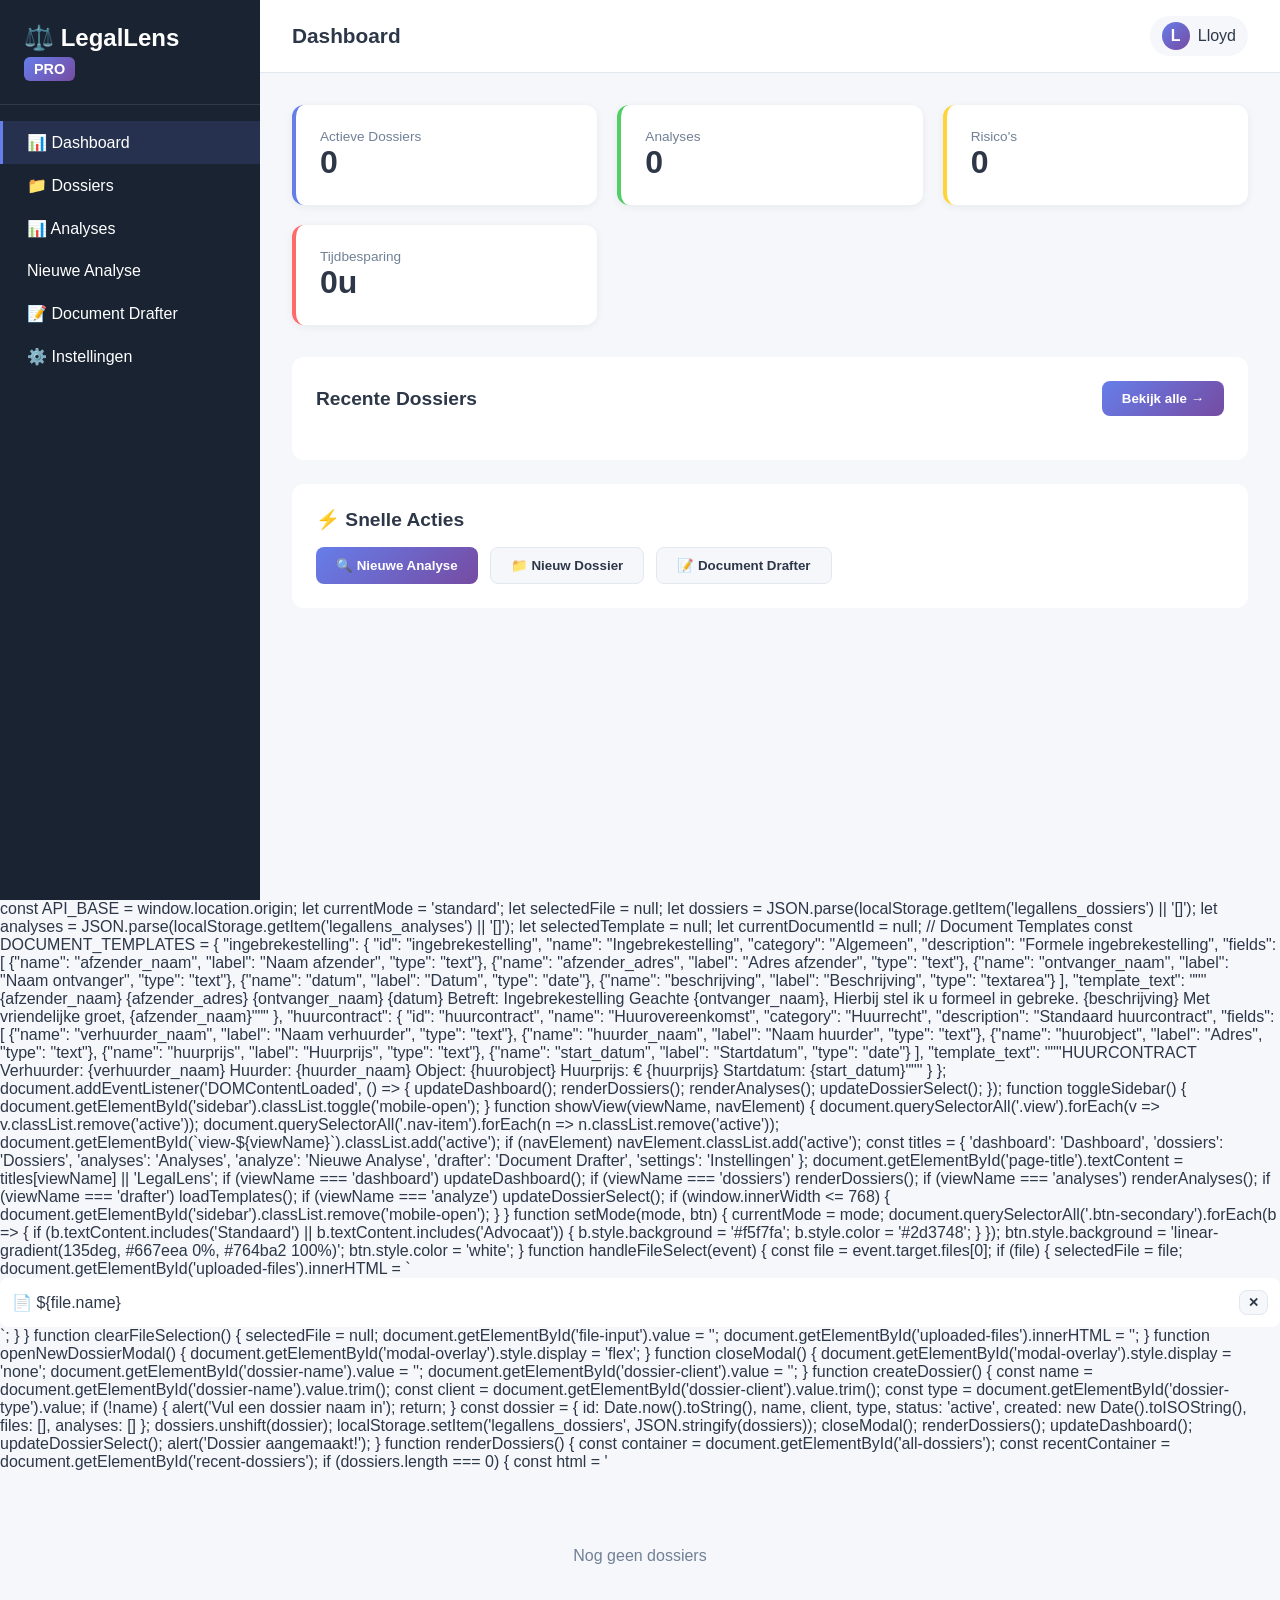
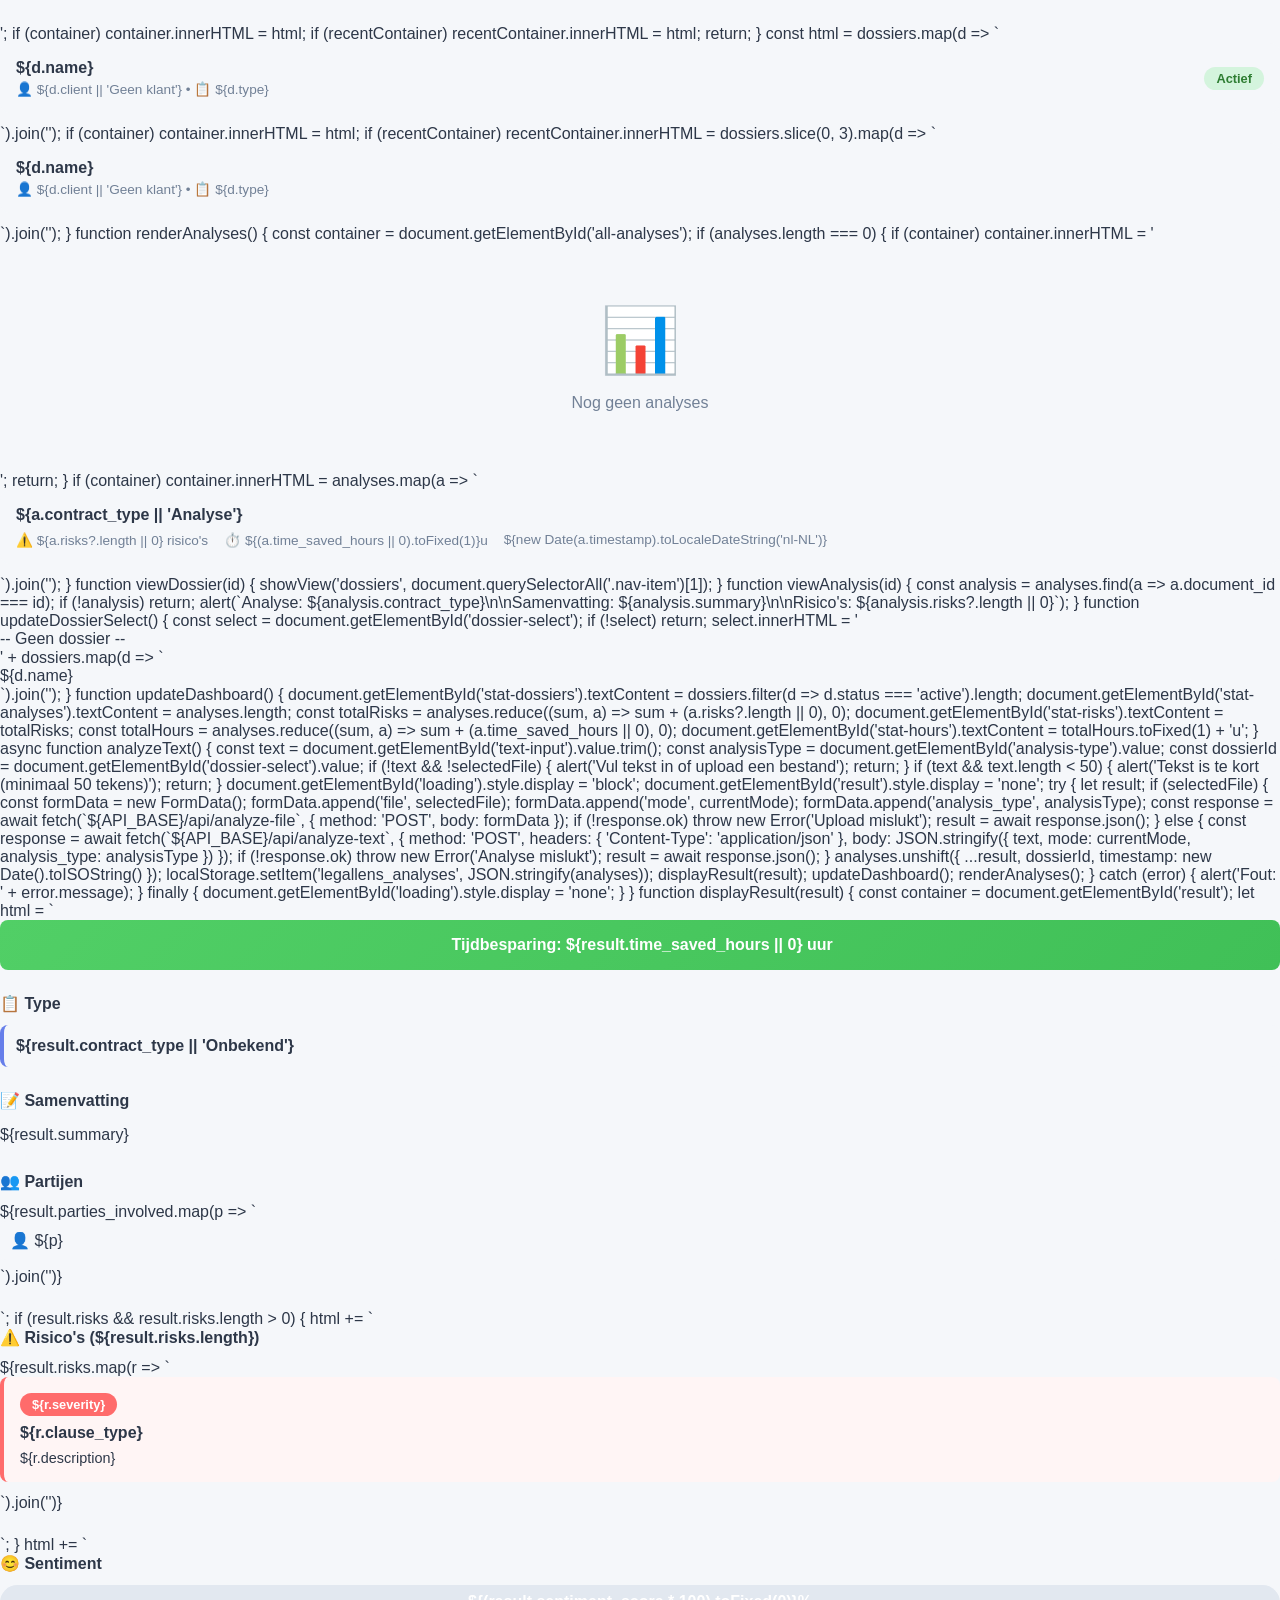
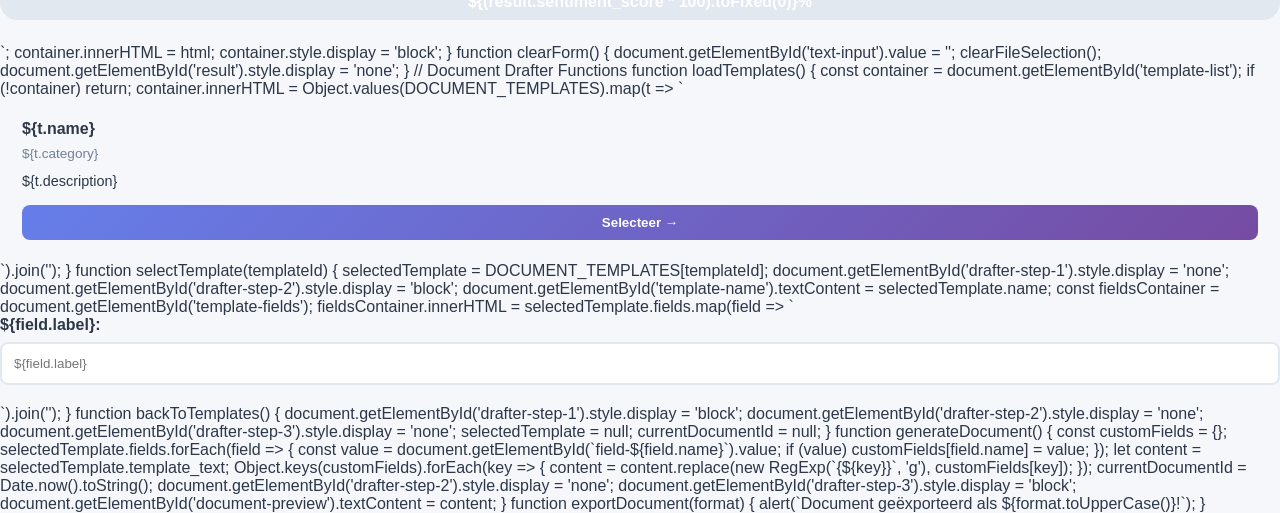
==== commit c802a8d1: "Update print statement from 'Hello' to 'Goodbye'" ====
--- a/static/index.html
+++ b/static/index.html
@@ -3,716 +3,40 @@
 <head>
     <meta charset="UTF-8">
     <meta name="viewport" content="width=device-width, initial-scale=1.0">
-    <title>LegalLens Pro - AI Legal Platform</title>
+    <title>LegalLens Pro</title>
     <style>
         * { margin: 0; padding: 0; box-sizing: border-box; }
-        
-        :root {
-            --primary: #1e3c72;
-            --primary-light: #2a5298;
-            --accent: #667eea;
-            --success: #51cf66;
-            --warning: #ffd43b;
-            --danger: #ff6b6b;
-            --bg: #f5f7fa;
-            --sidebar-bg: #1a2332;
-            --card-bg: #ffffff;
-            --text: #2d3748;
-            --text-light: #718096;
-            --border: #e2e8f0;
-        }
-        
-        body {
-            font-family: -apple-system, BlinkMacSystemFont, 'Segoe UI', Roboto, sans-serif;
-            background: var(--bg);
-            color: var(--text);
-            line-height: 1.6;
-        }
-        
+        body { font-family: -apple-system, BlinkMacSystemFont, 'Segoe UI', Roboto, sans-serif; background: #f5f7fa; color: #2d3748; }
         .app-container { display: flex; min-height: 100vh; }
-        
-        .sidebar {
-            width: 260px;
-            background: var(--sidebar-bg);
-            color: white;
-            position: fixed;
-            height: 100vh;
-            overflow-y: auto;
-            z-index: 100;
-            transition: transform 0.3s ease;
-        }
-        
-        .sidebar-header {
-            padding: 24px;
-            border-bottom: 1px solid rgba(255,255,255,0.1);
-        }
-        
-        .sidebar-logo {
-            font-size: 1.5em;
-            font-weight: 700;
-            display: flex;
-            align-items: center;
-            gap: 10px;
-        }
-        
-        .sidebar-logo span {
-            background: linear-gradient(135deg, #667eea 0%, #764ba2 100%);
-            padding: 4px 10px;
-            border-radius: 6px;
-            font-size: 0.6em;
-        }
-        
-        .sidebar-nav { padding: 16px 0; }
-        .nav-section { margin-bottom: 16px; }
-        
-        .nav-section-title {
-            padding: 8px 24px;
-            font-size: 0.75em;
-            text-transform: uppercase;
-            letter-spacing: 1px;
-            color: rgba(255,255,255,0.5);
-            font-weight: 600;
-        }
-        
-        .nav-item {
-            padding: 12px 24px;
-            cursor: pointer;
-            display: flex;
-            align-items: center;
-            gap: 12px;
-            transition: all 0.2s;
-            border-left: 3px solid transparent;
-            color: rgba(255,255,255,0.7);
-        }
-        
-        .nav-item:hover { background: rgba(255,255,255,0.05); color: white; }
-        
-        .nav-item.active {
-            background: rgba(102, 126, 234, 0.15);
-            border-left-color: var(--accent);
-            color: white;
-        }
-        
-        .nav-item .icon { font-size: 1.2em; width: 24px; text-align: center; }
-        
-        .sidebar-footer {
-            padding: 16px 24px;
-            border-top: 1px solid rgba(255,255,255,0.1);
-            font-size: 0.85em;
-            color: rgba(255,255,255,0.5);
-        }
-        
-        .main-content { margin-left: 260px; flex: 1; min-height: 100vh; }
-        
-        .topbar {
-            background: white;
-            padding: 16px 32px;
-            display: flex;
-            justify-content: space-between;
-            align-items: center;
-            border-bottom: 1px solid var(--border);
-            position: sticky;
-            top: 0;
-            z-index: 50;
-        }
-        
-        .topbar-title { font-size: 1.3em; font-weight: 600; color: var(--text); }
-        
-        .topbar-actions { display: flex; gap: 12px; align-items: center; }
-        
-        .user-badge {
-            display: flex;
-            align-items: center;
-            gap: 8px;
-            padding: 6px 12px;
-            background: var(--bg);
-            border-radius: 20px;
-            font-size: 0.9em;
-        }
-        
-        .user-avatar {
-            width: 28px;
-            height: 28px;
-            border-radius: 50%;
-            background: linear-gradient(135deg, #667eea 0%, #764ba2 100%);
-            display: flex;
-            align-items: center;
-            justify-content: center;
-            color: white;
-            font-weight: 600;
-            font-size: 0.85em;
-        }
-        
-        .hamburger {
-            display: none;
-            background: none;
-            border: none;
-            font-size: 1.5em;
-            cursor: pointer;
-            color: var(--text);
-        }
-        
+        .sidebar { width: 260px; background: #1a2332; color: white; position: fixed; height: 100vh; }
+        .sidebar-header { padding: 24px; border-bottom: 1px solid rgba(255,255,255,0.1); }
+        .sidebar-logo { font-size: 1.5em; font-weight: 700; }
+        .nav-item { padding: 12px 24px; cursor: pointer; border-left: 3px solid transparent; }
+        .nav-item:hover { background: rgba(255,255,255,0.05); }
+        .nav-item.active { background: rgba(102, 126, 234, 0.15); border-left-color: #667eea; }
+        .main-content { margin-left: 260px; flex: 1; }
+        .topbar { background: white; padding: 16px 32px; border-bottom: 1px solid #e2e8f0; display: flex; justify-content: space-between; align-items: center; }
+        .hamburger { display: none; background: none; border: none; font-size: 1.5em; cursor: pointer; }
         .content-area { padding: 32px; }
-        
         .view { display: none; }
         .view.active { display: block; }
-        
-        .stats-grid {
-            display: grid;
-            grid-template-columns: repeat(auto-fit, minmax(240px, 1fr));
-            gap: 20px;
-            margin-bottom: 32px;
-        }
-        
-        .stat-card {
-            background: white;
-            padding: 24px;
-            border-radius: 12px;
-            box-shadow: 0 2px 8px rgba(0,0,0,0.06);
-            border-left: 4px solid var(--accent);
-        }
-        
-        .stat-card.success { border-left-color: var(--success); }
-        .stat-card.warning { border-left-color: var(--warning); }
-        .stat-card.danger { border-left-color: var(--danger); }
-        
-        .stat-label {
-            font-size: 0.85em;
-            color: var(--text-light);
-            margin-bottom: 8px;
-            text-transform: uppercase;
-            letter-spacing: 0.5px;
-        }
-        
-        .stat-value { font-size: 2em; font-weight: 700; color: var(--text); }
-        .stat-change { font-size: 0.85em; color: var(--success); margin-top: 4px; }
-        
-        .section-card {
-            background: white;
-            border-radius: 12px;
-            padding: 24px;
-            margin-bottom: 24px;
-            box-shadow: 0 2px 8px rgba(0,0,0,0.06);
-        }
-        
-        .section-header {
-            display: flex;
-            justify-content: space-between;
-            align-items: center;
-            margin-bottom: 20px;
-            padding-bottom: 16px;
-            border-bottom: 1px solid var(--border);
-            flex-wrap: wrap;
-            gap: 12px;
-        }
-        
-        .section-title { font-size: 1.2em; font-weight: 600; color: var(--text); }
-        
-        .btn {
-            padding: 10px 20px;
-            border: none;
-            border-radius: 8px;
-            font-weight: 600;
-            cursor: pointer;
-            transition: all 0.2s;
-            font-size: 0.95em;
-            display: inline-flex;
-            align-items: center;
-            gap: 8px;
-        }
-        
-        .btn-primary {
-            background: linear-gradient(135deg, #667eea 0%, #764ba2 100%);
-            color: white;
-        }
-        
-        .btn-primary:hover {
-            transform: translateY(-2px);
-            box-shadow: 0 4px 12px rgba(102, 126, 234, 0.4);
-        }
-        
-        .btn-secondary {
-            background: var(--bg);
-            color: var(--text);
-            border: 1px solid var(--border);
-        }
-        
-        .btn-secondary:hover { background: var(--border); }
-        .btn-sm { padding: 6px 12px; font-size: 0.85em; }
-        
-        .dossier-list { display: flex; flex-direction: column; gap: 12px; }
-        
-        .dossier-item {
-            background: var(--bg);
-            padding: 16px 20px;
-            border-radius: 10px;
-            display: flex;
-            justify-content: space-between;
-            align-items: center;
-            cursor: pointer;
-            transition: all 0.2s;
-            border: 2px solid transparent;
-        }
-        
-        .dossier-item:hover {
-            border-color: var(--accent);
-            transform: translateX(4px);
-        }
-        
-        .dossier-info h4 { font-size: 1.05em; margin-bottom: 4px; }
-        .dossier-meta { font-size: 0.85em; color: var(--text-light); }
-        
-        .dossier-status {
-            padding: 4px 12px;
-            border-radius: 12px;
-            font-size: 0.8em;
-            font-weight: 600;
-        }
-        
-        .status-active { background: #d4f4dd; color: #2e7d32; }
-        .status-pending { background: #fff3cd; color: #856404; }
-        .status-closed { background: #e2e8f0; color: #718096; }
-        
-        .analysis-list { display: flex; flex-direction: column; gap: 12px; }
-        
-        .analysis-item {
-            background: white;
-            padding: 16px 20px;
-            border-radius: 10px;
-            border: 2px solid var(--border);
-            cursor: pointer;
-            transition: all 0.2s;
-        }
-        
-        .analysis-item:hover {
-            border-color: var(--accent);
-            box-shadow: 0 4px 12px rgba(102, 126, 234, 0.1);
-        }
-        
-        .analysis-header {
-            display: flex;
-            justify-content: space-between;
-            align-items: center;
-            margin-bottom: 12px;
-            flex-wrap: wrap;
-            gap: 8px;
-        }
-        
-        .analysis-title { font-weight: 600; color: var(--text); }
-        .analysis-date { font-size: 0.85em; color: var(--text-light); }
-        
-        .analysis-preview {
-            display: flex;
-            gap: 16px;
-            font-size: 0.9em;
-            color: var(--text-light);
-            flex-wrap: wrap;
-        }
-        
-        .analysis-stat { display: flex; align-items: center; gap: 4px; }
-        
-        .file-list { display: flex; flex-direction: column; gap: 8px; margin-top: 12px; }
-        
-        .file-item {
-            background: white;
-            padding: 12px;
-            border-radius: 8px;
-            display: flex;
-            justify-content: space-between;
-            align-items: center;
-            border: 1px solid var(--border);
-        }
-        
-        .file-info { display: flex; align-items: center; gap: 12px; }
-        .file-icon { font-size: 1.5em; }
-        .file-name { font-weight: 600; }
-        .file-size { font-size: 0.85em; color: var(--text-light); }
-        
-        .analysis-form {
-            background: white;
-            border-radius: 12px;
-            padding: 32px;
-            box-shadow: 0 2px 8px rgba(0,0,0,0.06);
-        }
-        
+        .stats-grid { display: grid; grid-template-columns: repeat(auto-fit, minmax(240px, 1fr)); gap: 20px; margin-bottom: 32px; }
+        .stat-card { background: white; padding: 24px; border-radius: 12px; box-shadow: 0 2px 8px rgba(0,0,0,0.06); border-left: 4px solid #667eea; }
+        .stat-value { font-size: 2em; font-weight: 700; }
+        .section-card { background: white; border-radius: 12px; padding: 24px; margin-bottom: 24px; }
+        .btn { padding: 10px 20px; border: none; border-radius: 8px; font-weight: 600; cursor: pointer; }
+        .btn-primary { background: linear-gradient(135deg, #667eea 0%, #764ba2 100%); color: white; }
+        .btn-secondary { background: #f5f7fa; color: #2d3748; border: 1px solid #e2e8f0; }
         .form-group { margin-bottom: 20px; }
-        
-        .form-group label {
-            display: block;
-            margin-bottom: 8px;
-            font-weight: 600;
-            color: var(--text);
-        }
-        
-        .form-group input,
-        .form-group textarea,
-        .form-group select {
-            width: 100%;
-            padding: 12px;
-            border: 2px solid var(--border);
-            border-radius: 8px;
-            font-size: 1em;
-            font-family: inherit;
-            transition: border-color 0.2s;
-        }
-        
-        .form-group input:focus,
-        .form-group textarea:focus,
-        .form-group select:focus {
-            outline: none;
-            border-color: var(--accent);
-        }
-        
-        .form-group textarea { min-height: 200px; resize: vertical; }
-        
-        .mode-selector { display: flex; gap: 12px; margin-bottom: 24px; }
-        
-        .mode-btn {
-            flex: 1;
-            padding: 14px;
-            border: 2px solid var(--border);
-            background: white;
-            border-radius: 8px;
-            cursor: pointer;
-            font-weight: 600;
-            transition: all 0.2s;
-            text-align: center;
-        }
-        
-        .mode-btn.active {
-            border-color: var(--accent);
-            background: linear-gradient(135deg, #667eea 0%, #764ba2 100%);
-            color: white;
-        }
-        
-        .result-container { margin-top: 24px; display: none; }
-        .result-container.active { display: block; }
-        
-        .result-inner {
-            background: white;
-            border-radius: 12px;
-            padding: 32px;
-            box-shadow: 0 2px 8px rgba(0,0,0,0.06);
-            border-left: 4px solid var(--accent);
-        }
-        
-        .result-section { margin-bottom: 24px; }
-        .result-section h4 { color: var(--text); margin-bottom: 12px; font-size: 1.1em; }
-        
-        .risk-item {
-            background: var(--bg);
-            padding: 16px;
-            border-radius: 8px;
-            margin-bottom: 12px;
-            border-left: 4px solid var(--danger);
-        }
-        
-        .severity-badge {
-            display: inline-block;
-            padding: 4px 12px;
-            border-radius: 12px;
-            font-size: 0.8em;
-            font-weight: 600;
-            color: white;
-            margin-bottom: 8px;
-        }
-        
-        .severity-low { background: var(--success); }
-        .severity-medium { background: var(--warning); color: #333; }
-        .severity-high { background: #ff922b; }
-        .severity-critical { background: var(--danger); }
-        
-        .legal-ref {
-            background: #e7f3ff;
-            padding: 8px 12px;
-            border-left: 3px solid #2196F3;
-            border-radius: 4px;
-            margin: 8px 0;
-            cursor: pointer;
-            font-size: 0.9em;
-        }
-        
-        .legal-ref:hover { background: #d0e8ff; }
-        
-        .loading { text-align: center; padding: 40px; display: none; }
-        .loading.active { display: block; }
-        
-        .spinner {
-            border: 4px solid var(--border);
-            border-top: 4px solid var(--accent);
-            border-radius: 50%;
-            width: 50px;
-            height: 50px;
-            animation: spin 1s linear infinite;
-            margin: 0 auto 20px;
-        }
-        
-        @keyframes spin {
-            0% { transform: rotate(0deg); }
-            100% { transform: rotate(360deg); }
-        }
-        
-        .sidebar-overlay {
-            position: fixed;
-            top: 0; left: 0; right: 0; bottom: 0;
-            background: rgba(0,0,0,0.5);
-            z-index: 999;
-            opacity: 0;
-            visibility: hidden;
-            transition: all 0.3s;
-        }
-        
-        .sidebar-overlay.active { opacity: 1; visibility: visible; }
-        
-        .ref-sidebar {
-            position: fixed;
-            top: 0;
-            right: -600px;
-            width: 600px;
-            max-width: 100%;
-            height: 100vh;
-            background: white;
-            box-shadow: -5px 0 20px rgba(0,0,0,0.2);
-            z-index: 1000;
-            transition: right 0.3s ease;
-            overflow-y: auto;
-        }
-        
-        .ref-sidebar.active { right: 0; }
-        
-        .ref-sidebar-header {
-            background: linear-gradient(135deg, var(--primary) 0%, var(--primary-light) 100%);
-            color: white;
-            padding: 30px;
-            position: sticky;
-            top: 0;
-            z-index: 10;
-        }
-        
-        .ref-sidebar-header h2 { font-size: 1.8em; margin-bottom: 8px; }
-        
-        .ref-close {
-            position: absolute;
-            top: 20px;
-            right: 20px;
-            background: rgba(255,255,255,0.2);
-            border: none;
-            color: white;
-            width: 40px;
-            height: 40px;
-            border-radius: 50%;
-            cursor: pointer;
-            font-size: 1.5em;
-        }
-        
-        .ref-content { padding: 30px; }
-        .ref-section { margin-bottom: 24px; }
-        
-        .ref-section h3 {
-            color: var(--primary);
-            margin-bottom: 12px;
-            font-size: 1.2em;
-            border-bottom: 2px solid var(--border);
-            padding-bottom: 8px;
-        }
-        
-        .ref-text {
-            background: var(--bg);
-            padding: 16px;
-            border-radius: 8px;
-            line-height: 1.6;
-        }
-        
-        .ref-commentary {
-            background: #fff9e6;
-            padding: 16px;
-            border-radius: 8px;
-            border-left: 4px solid var(--warning);
-            line-height: 1.6;
-        }
-        
-        .ref-related { display: flex; flex-wrap: wrap; gap: 8px; }
-        
-        .ref-related-btn {
-            background: var(--accent);
-            color: white;
-            padding: 6px 14px;
-            border-radius: 20px;
-            border: none;
-            cursor: pointer;
-            font-size: 0.9em;
-        }
-        
-        .modal-overlay {
-            position: fixed;
-            top: 0; left: 0; right: 0; bottom: 0;
-            background: rgba(0,0,0,0.5);
-            z-index: 1001;
-            display: none;
-            align-items: center;
-            justify-content: center;
-        }
-        
-        .modal-overlay.active { display: flex; }
-        
-        .modal {
-            background: white;
-            border-radius: 12px;
-            padding: 32px;
-            max-width: 600px;
-            width: 90%;
-            max-height: 90vh;
-            overflow-y: auto;
-        }
-        
-        .modal h3 { margin-bottom: 20px; color: var(--text); }
-        
-        .modal-actions {
-            display: flex;
-            gap: 12px;
-            justify-content: flex-end;
-            margin-top: 24px;
-            flex-wrap: wrap;
-        }
-        
-        .empty-state {
-            text-align: center;
-            padding: 60px 20px;
-            color: var(--text-light);
-        }
-        
-        .empty-state .icon { font-size: 4em; margin-bottom: 16px; }
-        
-        .file-upload-area {
-            border: 2px dashed var(--border);
-            border-radius: 8px;
-            padding: 30px;
-            text-align: center;
-            cursor: pointer;
-            transition: all 0.2s;
-            background: var(--bg);
-        }
-        
-        .file-upload-area:hover {
-            border-color: var(--accent);
-            background: #f0f4ff;
-        }
-        
-        .file-upload-area .icon { font-size: 3em; margin-bottom: 12px; }
-        .file-upload-area p { color: var(--text-light); margin-bottom: 8px; }
-        .file-upload-area .hint { font-size: 0.85em; color: var(--text-light); }
-        
-        .uploaded-files {
-            margin-top: 16px;
-            display: flex;
-            flex-direction: column;
-            gap: 8px;
-        }
-        
-        .uploaded-file {
-            background: white;
-            padding: 12px;
-            border-radius: 8px;
-            display: flex;
-            justify-content: space-between;
-            align-items: center;
-            border: 1px solid var(--border);
-        }
-        
-        .detail-view {
-            background: white;
-            border-radius: 12px;
-            padding: 32px;
-        }
-        
-        .detail-header {
-            margin-bottom: 24px;
-            padding-bottom: 16px;
-            border-bottom: 2px solid var(--border);
-        }
-        
-        .detail-title { font-size: 1.5em; margin-bottom: 8px; }
-        .detail-meta { color: var(--text-light); font-size: 0.9em; }
-        
-        /* Mobile Responsive */
+        .form-group label { display: block; margin-bottom: 8px; font-weight: 600; }
+        .form-group input, .form-group textarea, .form-group select { width: 100%; padding: 12px; border: 2px solid #e2e8f0; border-radius: 8px; }
+        .dossier-item { background: #f5f7fa; padding: 16px; border-radius: 10px; margin-bottom: 12px; cursor: pointer; }
+        .hamburger { display: none; }
         @media (max-width: 768px) {
-            .sidebar {
-                transform: translateX(-100%);
-            }
-            
-            .sidebar.mobile-open {
-                transform: translateX(0);
-            }
-            
-            .main-content {
-                margin-left: 0;
-            }
-            
-            .hamburger {
-                display: block;
-            }
-            
-            .content-area {
-                padding: 16px;
-            }
-            
-            .stats-grid {
-                grid-template-columns: 1fr;
-            }
-            
-            .topbar {
-                padding: 12px 16px;
-            }
-            
-            .topbar-title {
-                font-size: 1.1em;
-            }
-            
-            .user-badge span {
-                display: none;
-            }
-            
-            .section-header {
-                flex-direction: column;
-                align-items: stretch;
-            }
-            
-            .btn {
-                width: 100%;
-                justify-content: center;
-            }
-            
-            .dossier-item {
-                flex-direction: column;
-                align-items: stretch;
-                gap: 12px;
-            }
-            
-            .mode-selector {
-                flex-direction: column;
-            }
-            
-            .analysis-preview {
-                flex-direction: column;
-                gap: 8px;
-            }
-            
-            .ref-sidebar {
-                width: 100%;
-            }
-            
-            .modal {
-                width: 95%;
-                padding: 20px;
-            }
-            
-            .modal-actions {
-                flex-direction: column;
-            }
-            
-            .modal-actions .btn {
-                width: 100%;
-            }
+            .sidebar { transform: translateX(-100%); }
+            .sidebar.mobile-open { transform: translateX(0); }
+            .main-content { margin-left: 0; }
+            .hamburger { display: block; }
         }
     </style>
 </head>
@@ -720,64 +44,25 @@
     <div class="app-container">
         <aside class="sidebar" id="sidebar">
             <div class="sidebar-header">
-                <div class="sidebar-logo">
-                    LegalLens <span>PRO</span>
-                </div>
+                <div class="sidebar-logo">⚖️ LegalLens <span style="background: linear-gradient(135deg, #667eea 0%, #764ba2 100%); padding: 4px 10px; border-radius: 6px; font-size: 0.6em;">PRO</span></div>
             </div>
-            
-            <nav class="sidebar-nav">
-                <div class="nav-section">
-                    <div class="nav-section-title">Hoofdmenu</div>
-                    <div class="nav-item active" onclick="showView('dashboard', this)">
-                        <span class="icon"></span><span>Dashboard</span>
-                    </div>
-                    <div class="nav-item" onclick="showView('dossiers', this)">
-                        <span class="icon">📁</span><span>Dossiers</span>
-                    </div>
-                    <div class="nav-item" onclick="showView('analyses', this)">
-                        <span class="icon">📊</span><span>Analyses</span>
-                    </div>
-                    <div class="nav-item" onclick="showView('analyze', this)">
-                        <span class="icon">🔍</span><span>Nieuwe Analyse</span>
-                    </div>
-                    <div class="nav-item" onclick="showView('drafter', this)">
-                        <span class="icon">📝</span><span>Document Drafter</span>
-                    </div>
-                </div>
-                
-                <div class="nav-section">
-                    <div class="nav-section-title">Tools (Binnenkort)</div>
-                    <div class="nav-item" onclick="showComingSoon('Tabel Module')">
-                        <span class="icon">📊</span><span>Tabel Module</span>
-                    </div>
-                    <div class="nav-item" onclick="showComingSoon('Bulk Analyse')">
-                        <span class="icon">📦</span><span>Bulk Analyse</span>
-                    </div>
-                </div>
-                
-                <div class="nav-section">
-                    <div class="nav-section-title">Account</div>
-                    <div class="nav-item" onclick="showView('settings', this)">
-                        <span class="icon">️</span><span>Instellingen</span>
-                    </div>
-                </div>
+            <nav style="padding: 16px 0;">
+                <div class="nav-item active" onclick="showView('dashboard', this)">📊 Dashboard</div>
+                <div class="nav-item" onclick="showView('dossiers', this)">📁 Dossiers</div>
+                <div class="nav-item" onclick="showView('analyses', this)">📊 Analyses</div>
+                <div class="nav-item" onclick="showView('analyze', this)"> Nieuwe Analyse</div>
+                <div class="nav-item" onclick="showView('drafter', this)">📝 Document Drafter</div>
+                <div class="nav-item" onclick="showView('settings', this)">⚙️ Instellingen</div>
             </nav>
-            
-            <div class="sidebar-footer">
-                LegalLens Pro v9.0<br>
-                © 2026 Fajamang
-            </div>
         </aside>
         
         <main class="main-content">
             <div class="topbar">
-                <button class="hamburger" onclick="toggleSidebar()"></button>
-                <div class="topbar-title" id="page-title">Dashboard</div>
-                <div class="topbar-actions">
-                    <div class="user-badge">
-                        <div class="user-avatar">L</div>
-                        <span>Lloyd</span>
-                    </div>
+                <button class="hamburger" onclick="toggleSidebar()">☰</button>
+                <div style="font-size: 1.3em; font-weight: 600;" id="page-title">Dashboard</div>
+                <div style="display: flex; align-items: center; gap: 8px; padding: 6px 12px; background: #f5f7fa; border-radius: 20px;">
+                    <div style="width: 28px; height: 28px; border-radius: 50%; background: linear-gradient(135deg, #667eea 0%, #764ba2 100%); display: flex; align-items: center; justify-content: center; color: white; font-weight: 600;">L</div>
+                    <span>Lloyd</span>
                 </div>
             </div>
             
@@ -785,213 +70,244 @@
                 <!-- DASHBOARD -->
                 <div id="view-dashboard" class="view active">
                     <div class="stats-grid">
-                        <div class="stat-card">
-                            <div class="stat-label">Actieve Dossiers</div>
-                            <div class="stat-value" id="stat-dossiers">0</div>
-                            <div class="stat-change">↑ Deze maand</div>
-                        </div>
-                        <div class="stat-card success">
-                            <div class="stat-label">Analyses Voltooid</div>
-                            <div class="stat-value" id="stat-analyses">0</div>
-                            <div class="stat-change">↑ Totaal</div>
-                        </div>
-                        <div class="stat-card warning">
-                            <div class="stat-label">Risico's Gedetecteerd</div>
-                            <div class="stat-value" id="stat-risks">0</div>
-                            <div class="stat-change">Laatste 30 dagen</div>
-                        </div>
-                        <div class="stat-card danger">
-                            <div class="stat-label">Tijdbesparing</div>
-                            <div class="stat-value" id="stat-hours">0u</div>
-                            <div class="stat-change">Totaal bespaard</div>
-                        </div>
+                        <div class="stat-card"><div style="font-size: 0.85em; color: #718096;">Actieve Dossiers</div><div class="stat-value" id="stat-dossiers">0</div></div>
+                        <div class="stat-card" style="border-left-color: #51cf66;"><div style="font-size: 0.85em; color: #718096;">Analyses</div><div class="stat-value" id="stat-analyses">0</div></div>
+                        <div class="stat-card" style="border-left-color: #ffd43b;"><div style="font-size: 0.85em; color: #718096;">Risico's</div><div class="stat-value" id="stat-risks">0</div></div>
+                        <div class="stat-card" style="border-left-color: #ff6b6b;"><div style="font-size: 0.85em; color: #718096;">Tijdbesparing</div><div class="stat-value" id="stat-hours">0u</div></div>
                     </div>
                     
                     <div class="section-card">
-                        <div class="section-header">
-                            <div class="section-title">📁 Recente Dossiers</div>
-                            <button class="btn btn-primary" onclick="showView('dossiers', document.querySelectorAll('.nav-item')[1])">
-                                Bekijk alle →
-                            </button>
-                        </div>
-                        <div id="recent-dossiers" class="dossier-list">
-                            <div class="empty-state">
-                                <div class="icon">📁</div>
-                                <p>Nog geen dossiers. Maak je eerste dossier aan!</p>
-                            </div>
-                        </div>
+                        <div style="display: flex; justify-content: space-between; align-items: center; margin-bottom: 20px;">
+                            <div style="font-size: 1.2em; font-weight: 600;"> Recente Dossiers</div>
+                            <button class="btn btn-primary" onclick="showView('dossiers', document.querySelectorAll('.nav-item')[1])">Bekijk alle →</button>
+                        </div>
+                        <div id="recent-dossiers"></div>
                     </div>
                     
                     <div class="section-card">
-                        <div class="section-header">
-                            <div class="section-title"> Snelle Acties</div>
-                        </div>
+                        <div style="font-size: 1.2em; font-weight: 600; margin-bottom: 16px;">⚡ Snelle Acties</div>
                         <div style="display: flex; gap: 12px; flex-wrap: wrap;">
-                            <button class="btn btn-primary" onclick="showView('analyze', document.querySelectorAll('.nav-item')[3])">
-                                🔍 Nieuwe Analyse
-                            </button>
-                            <button class="btn btn-secondary" onclick="openNewDossierModal()">
-                                📁 Nieuw Dossier
-                            </button>
-                            <button class="btn btn-secondary" onclick="showView('drafter', document.querySelectorAll('.nav-item')[4])">
-                                 Document Drafter
-                            </button>
-                        </div>
-                    </div>
-                </div>
-                
-                <!-- DOSSIERS, ANALYSES, ANALYZE, DRAFTER, SETTINGS views... -->
-                <!-- (De rest van de HTML structuur zoals eerder gegeven) -->
+                            <button class="btn btn-primary" onclick="showView('analyze', document.querySelectorAll('.nav-item')[3])">🔍 Nieuwe Analyse</button>
+                            <button class="btn btn-secondary" onclick="openNewDossierModal()">📁 Nieuw Dossier</button>
+                            <button class="btn btn-secondary" onclick="showView('drafter', document.querySelectorAll('.nav-item')[4])">📝 Document Drafter</button>
+                        </div>
+                    </div>
+                </div>
+                
+                <!-- DOSSIERS -->
+                <div id="view-dossiers" class="view">
+                    <div class="section-card">
+                        <div style="display: flex; justify-content: space-between; align-items: center; margin-bottom: 20px;">
+                            <div style="font-size: 1.2em; font-weight: 600;">📁 Alle Dossiers</div>
+                            <button class="btn btn-primary" onclick="openNewDossierModal()">+ Nieuw Dossier</button>
+                        </div>
+                        <div id="all-dossiers"></div>
+                    </div>
+                </div>
+                
+                <!-- ANALYSES -->
+                <div id="view-analyses" class="view">
+                    <div class="section-card">
+                        <div style="font-size: 1.2em; font-weight: 600; margin-bottom: 20px;"> Analyse Geschiedenis</div>
+                        <div id="all-analyses"></div>
+                    </div>
+                </div>
+                
+                <!-- ANALYZE -->
+                <div id="view-analyze" class="view">
+                    <div class="section-card" style="padding: 32px;">
+                        <h2 style="margin-bottom: 24px;">🔍 Nieuwe Juridische Analyse</h2>
+                        
+                        <div class="form-group">
+                            <label>Koppel aan dossier:</label>
+                            <select id="dossier-select"><option value="">-- Geen dossier --</option></select>
+                        </div>
+                        
+                        <div style="display: flex; gap: 12px; margin-bottom: 24px;">
+                            <button class="btn btn-secondary" style="flex: 1;" onclick="setMode('standard', this)">📄 Standaard</button>
+                            <button class="btn btn-secondary" style="flex: 1;" onclick="setMode('advocaat', this)">️ Advocaat Mode</button>
+                        </div>
+                        
+                        <div class="form-group">
+                            <label>Analyse type:</label>
+                            <select id="analysis-type">
+                                <option value="contract">📋 Contract Analyse</option>
+                                <option value="familierecht">👨‍👩‍ Familierecht</option>
+                                <option value="huurrecht">🏠 Huurrecht</option>
+                                <option value="arbeidsrecht"> Arbeidsrecht</option>
+                            </select>
+                        </div>
+                        
+                        <div class="form-group">
+                            <label>Upload bestand:</label>
+                            <div onclick="document.getElementById('file-input').click()" style="border: 2px dashed #e2e8f0; border-radius: 8px; padding: 30px; text-align: center; cursor: pointer; background: #f5f7fa;">
+                                <div style="font-size: 3em; margin-bottom: 12px;">📄</div>
+                                <div><strong>Klik om bestand te uploaden</strong></div>
+                                <div style="font-size: 0.85em; color: #718096; margin-top: 8px;">PDF, TXT of DOCX</div>
+                            </div>
+                            <input type="file" id="file-input" accept=".pdf,.txt,.docx" style="display: none;" onchange="handleFileSelect(event)">
+                            <div id="uploaded-files" style="margin-top: 16px;"></div>
+                        </div>
+                        
+                        <div class="form-group">
+                            <label>Of plak tekst:</label>
+                            <textarea id="text-input" placeholder="Plak hier de tekst..." style="min-height: 200px;"></textarea>
+                        </div>
+                        
+                        <div style="display: flex; gap: 12px;">
+                            <button class="btn btn-primary" onclick="analyzeText()">🔍 Analyseer</button>
+                            <button class="btn btn-secondary" onclick="clearForm()">Wissen</button>
+                        </div>
+                        
+                        <div id="loading" style="display: none; text-align: center; padding: 40px;">
+                            <div style="border: 4px solid #e2e8f0; border-top: 4px solid #667eea; border-radius: 50%; width: 50px; height: 50px; animation: spin 1s linear infinite; margin: 0 auto 20px;"></div>
+                            <p>AI analyseert...</p>
+                        </div>
+                        
+                        <div id="result" style="display: none; margin-top: 24px;"></div>
+                    </div>
+                </div>
+                
+                <!-- DRAFTER -->
+                <div id="view-drafter" class="view">
+                    <div class="section-card">
+                        <div style="font-size: 1.2em; font-weight: 600; margin-bottom: 20px;">📝 Document Drafter</div>
+                        <div id="drafter-step-1">
+                            <h3 style="margin-bottom: 16px;">Kies een template:</h3>
+                            <div id="template-list" style="display: grid; grid-template-columns: repeat(auto-fill, minmax(300px, 1fr)); gap: 16px;"></div>
+                        </div>
+                        <div id="drafter-step-2" style="display: none;">
+                            <button class="btn btn-secondary" onclick="backToTemplates()" style="margin-bottom: 20px;">← Terug</button>
+                            <h3 id="template-name" style="margin-bottom: 16px;"></h3>
+                            <div id="template-fields" style="display: flex; flex-direction: column; gap: 16px;"></div>
+                            <div style="margin-top: 24px; display: flex; gap: 12px;">
+                                <button class="btn btn-primary" onclick="generateDocument()">📄 Genereer</button>
+                                <button class="btn btn-secondary" onclick="backToTemplates()">Annuleren</button>
+                            </div>
+                        </div>
+                        <div id="drafter-step-3" style="display: none;">
+                            <div style="display: flex; justify-content: space-between; align-items: center; margin-bottom: 20px;">
+                                <div style="font-size: 1.2em; font-weight: 600;">📄 Preview</div>
+                                <div style="display: flex; gap: 12px;">
+                                    <button class="btn btn-primary" onclick="exportDocument('docx')">💾 Word</button>
+                                    <button class="btn btn-primary" onclick="exportDocument('pdf')">📄 PDF</button>
+                                    <button class="btn btn-secondary" onclick="backToTemplates()">Nieuw</button>
+                                </div>
+                            </div>
+                            <div id="document-preview" style="background: white; padding: 32px; border: 1px solid #e2e8f0; border-radius: 8px; font-family: 'Times New Roman', serif; line-height: 1.6; white-space: pre-wrap;"></div>
+                        </div>
+                    </div>
+                </div>
+                
+                <!-- SETTINGS -->
+                <div id="view-settings" class="view">
+                    <div class="section-card">
+                        <div style="font-size: 1.2em; font-weight: 600; margin-bottom: 20px;">⚙️ Instellingen</div>
+                        <div class="form-group">
+                            <label>Prijs:</label>
+                            <div style="padding: 16px; background: #f5f7fa; border-radius: 8px;">
+                                <strong>Professional Plan</strong> - €127/maand
+                            </div>
+                        </div>
+                    </div>
+                </div>
             </div>
         </main>
     </div>
     
-    <!-- Modals en Sidebars -->
-    <div class="sidebar-overlay" id="sidebar-overlay" onclick="closeRefSidebar()"></div>
-    <div class="ref-sidebar" id="ref-sidebar">
-        <div class="ref-sidebar-header">
-            <button class="ref-close" onclick="closeRefSidebar()">×</button>
-            <h2 id="ref-title"> Wetsartikel</h2>
-            <div id="ref-subtitle" style="opacity: 0.9;">Laden...</div>
-        </div>
-        <div class="ref-content" id="ref-content"></div>
-    </div>
-    
-    <div class="modal-overlay" id="dossier-modal">
-        <div class="modal">
-            <h3>📁 Nieuw Dossier Aanmaken</h3>
+    <!-- MODAL -->
+    <div id="modal-overlay" style="display: none; position: fixed; top: 0; left: 0; right: 0; bottom: 0; background: rgba(0,0,0,0.5); z-index: 1001; align-items: center; justify-content: center;">
+        <div style="background: white; border-radius: 12px; padding: 32px; max-width: 500px; width: 90%;">
+            <h3 style="margin-bottom: 20px;">📁 Nieuw Dossier</h3>
             <div class="form-group">
-                <label>Dossier naam:</label>
-                <input type="text" id="dossier-name" placeholder="bijv. Van der Heijden echtscheiding">
+                <label>Naam:</label>
+                <input type="text" id="dossier-name" placeholder="Dossier naam">
             </div>
             <div class="form-group">
                 <label>Klant:</label>
-                <input type="text" id="dossier-client" placeholder="bijv. Johannes van der Heijden">
+                <input type="text" id="dossier-client" placeholder="Klant naam">
             </div>
             <div class="form-group">
-                <label>Rechtsgebied:</label>
+                <label>Type:</label>
                 <select id="dossier-type">
                     <option>Familierecht</option>
                     <option>Huurrecht</option>
                     <option>Arbeidsrecht</option>
-                    <option>Ondernemingsrecht</option>
-                    <option>Strafrecht</option>
-                    <option>Bestuursrecht</option>
                     <option>Overig</option>
                 </select>
             </div>
-            <div class="modal-actions">
-                <button class="btn btn-secondary" onclick="closeDossierModal()">Annuleren</button>
+            <div style="display: flex; gap: 12px; justify-content: flex-end; margin-top: 24px;">
+                <button class="btn btn-secondary" onclick="closeModal()">Annuleren</button>
                 <button class="btn btn-primary" onclick="createDossier()">Aanmaken</button>
             </div>
         </div>
     </div>
-    
-    <div class="modal-overlay" id="analysis-modal">
-        <div class="modal" style="max-width: 800px;">
-            <div class="detail-view" id="analysis-detail-content"></div>
-            <div class="modal-actions">
-                <button class="btn btn-secondary" onclick="closeAnalysisModal()">Sluiten</button>
-                <button class="btn btn-primary" onclick="window.print()">🖨️ Afdrukken</button>
-            </div>
-        </div>
-    </div>
 
     <script>
+        // JAVASCRIPT CODE VOLGT IN DEEL 2...
+    </script>
+</body>
+</html>
         const API_BASE = window.location.origin;
         let currentMode = 'standard';
-        let currentAnalysis = null;
         let selectedFile = null;
-        let dossierSelectedFile = null;
         let dossiers = JSON.parse(localStorage.getItem('legallens_dossiers') || '[]');
         let analyses = JSON.parse(localStorage.getItem('legallens_analyses') || '[]');
-        
-        // Document Drafter templates
+        let selectedTemplate = null;
+        let currentDocumentId = null;
+        
+        // Document Templates
         const DOCUMENT_TEMPLATES = {
             "ingebrekestelling": {
                 "id": "ingebrekestelling",
                 "name": "Ingebrekestelling",
                 "category": "Algemeen",
-                "description": "Formele ingebrekestelling voor wanprestatie",
+                "description": "Formele ingebrekestelling",
                 "fields": [
                     {"name": "afzender_naam", "label": "Naam afzender", "type": "text"},
                     {"name": "afzender_adres", "label": "Adres afzender", "type": "text"},
                     {"name": "ontvanger_naam", "label": "Naam ontvanger", "type": "text"},
-                    {"name": "ontvanger_adres", "label": "Adres ontvanger", "type": "text"},
                     {"name": "datum", "label": "Datum", "type": "date"},
-                    {"name": "contract_datum", "label": "Datum overeenkomst", "type": "date"},
-                    {"name": "beschrijving_verplichting", "label": "Beschrijving verplichting", "type": "textarea"},
-                    {"name": "termijn_dagen", "label": "Termijn (dagen)", "type": "number", "default": "14"},
-                ]
+                    {"name": "beschrijving", "label": "Beschrijving", "type": "textarea"}
+                ],
+                "template_text": """{afzender_naam}
+{afzender_adres}
+
+{ontvanger_naam}
+
+{datum}
+
+Betreft: Ingebrekestelling
+
+Geachte {ontvanger_naam},
+
+Hierbij stel ik u formeel in gebreke.
+
+{beschrijving}
+
+Met vriendelijke groet,
+
+{afzender_naam}"""
             },
             "huurcontract": {
                 "id": "huurcontract",
                 "name": "Huurovereenkomst",
                 "category": "Huurrecht",
-                "description": "Standaard huurovereenkomst voor woonruimte",
+                "description": "Standaard huurcontract",
                 "fields": [
                     {"name": "verhuurder_naam", "label": "Naam verhuurder", "type": "text"},
-                    {"name": "verhuurder_adres", "label": "Adres verhuurder", "type": "text"},
                     {"name": "huurder_naam", "label": "Naam huurder", "type": "text"},
-                    {"name": "huurder_adres", "label": "Adres huurder", "type": "text"},
-                    {"name": "huurobject", "label": "Adres gehuurde woning", "type": "text"},
-                    {"name": "huurprijs", "label": "Maandelijkse huurprijs (€)", "type": "number"},
-                    {"name": "borg", "label": "Borgsom (€)", "type": "number"},
-                    {"name": "start_datum", "label": "Startdatum huur", "type": "date"},
-                    {"name": "duur_maanden", "label": "Duur contract (maanden)", "type": "number", "default": "12"},
-                ]
-            },
-            "arbeidsovereenkomst": {
-                "id": "arbeidsovereenkomst",
-                "name": "Arbeidsovereenkomst",
-                "category": "Arbeidsrecht",
-                "description": "Standaard arbeidsovereenkomst",
-                "fields": [
-                    {"name": "werkgever_naam", "label": "Naam werkgever", "type": "text"},
-                    {"name": "werkgever_adres", "label": "Adres werkgever", "type": "text"},
-                    {"name": "werknemer_naam", "label": "Naam werknemer", "type": "text"},
-                    {"name": "werknemer_adres", "label": "Adres werknemer", "type": "text"},
-                    {"name": "functie", "label": "Functie", "type": "text"},
-                    {"name": "salaris", "label": "Maandelijks salaris (€)", "type": "number"},
-                    {"name": "uren_per_week", "label": "Uren per week", "type": "number", "default": "40"},
-                    {"name": "start_datum", "label": "Startdatum", "type": "date"},
-                    {"name": "proeftijd_maanden", "label": "Proeftijd (maanden)", "type": "number", "default": "2"},
-                ]
-            },
-            "adviesbrief": {
-                "id": "adviesbrief",
-                "name": "Juridische Adviesbrief",
-                "category": "Algemeen",
-                "description": "Professionele juridische adviesbrief",
-                "fields": [
-                    {"name": "advocaat_naam", "label": "Naam advocaat", "type": "text"},
-                    {"name": "advocaat_kantoor", "label": "Naam advocatenkantoor", "type": "text"},
-                    {"name": "client_naam", "label": "Naam cliënt", "type": "text"},
-                    {"name": "client_adres", "label": "Adres cliënt", "type": "text"},
-                    {"name": "datum", "label": "Datum", "type": "date"},
-                    {"name": "dossier_nummer", "label": "Dossiernummer", "type": "text"},
-                    {"name": "onderwerp", "label": "Onderwerp", "type": "text"},
-                    {"name": "feitelijk_kader", "label": "Feitelijk kader", "type": "textarea"},
-                    {"name": "juridische_analyse", "label": "Juridische analyse", "type": "textarea"},
-                    {"name": "conclusie", "label": "Conclusie/Advies", "type": "textarea"},
-                ]
-            },
-            "dagvaarding": {
-                "id": "dagvaarding",
-                "name": "Dagvaarding",
-                "category": "Procesrecht",
-                "description": "Dagvaarding voor de rechtbank",
-                "fields": [
-                    {"name": "eiser_naam", "label": "Naam eiser", "type": "text"},
-                    {"name": "eiser_adres", "label": "Adres eiser", "type": "text"},
-                    {"name": "gedaagde_naam", "label": "Naam gedaagde", "type": "text"},
-                    {"name": "gedaagde_adres", "label": "Adres gedaagde", "type": "text"},
-                    {"name": "rechtbank", "label": "Rechtbank", "type": "text", "default": "Rechtbank Amsterdam"},
-                    {"name": "datum", "label": "Datum", "type": "date"},
-                    {"name": "vordering", "label": "Vordering", "type": "textarea"},
-                    {"name": "feitelijk_kader", "label": "Feitelijke grondslag", "type": "textarea"},
-                    {"name": "juridische_grondslag", "label": "Juridische grondslag", "type": "textarea"},
-                ]
+                    {"name": "huurobject", "label": "Adres", "type": "text"},
+                    {"name": "huurprijs", "label": "Huurprijs", "type": "text"},
+                    {"name": "start_datum", "label": "Startdatum", "type": "date"}
+                ],
+                "template_text": """HUURCONTRACT
+
+Verhuurder: {verhuurder_naam}
+Huurder: {huurder_naam}
+Object: {huurobject}
+Huurprijs: € {huurprijs}
+Startdatum: {start_datum}"""
             }
         };
         
@@ -1026,24 +342,24 @@
             if (viewName === 'dashboard') updateDashboard();
             if (viewName === 'dossiers') renderDossiers();
             if (viewName === 'analyses') renderAnalyses();
-            if (viewName === 'drafter') {
-                loadTemplates();
-                loadMyDocuments();
-            }
+            if (viewName === 'drafter') loadTemplates();
+            if (viewName === 'analyze') updateDossierSelect();
             
             if (window.innerWidth <= 768) {
                 document.getElementById('sidebar').classList.remove('mobile-open');
             }
         }
         
-        function showComingSoon(feature) {
-            alert(`${feature} komt binnenkort beschikbaar in LegalLens Pro!`);
-        }
-        
         function setMode(mode, btn) {
             currentMode = mode;
-            document.querySelectorAll('.mode-btn').forEach(b => b.classList.remove('active'));
-            btn.classList.add('active');
+            document.querySelectorAll('.btn-secondary').forEach(b => {
+                if (b.textContent.includes('Standaard') || b.textContent.includes('Advocaat')) {
+                    b.style.background = '#f5f7fa';
+                    b.style.color = '#2d3748';
+                }
+            });
+            btn.style.background = 'linear-gradient(135deg, #667eea 0%, #764ba2 100%)';
+            btn.style.color = 'white';
         }
         
         function handleFileSelect(event) {
@@ -1051,15 +367,9 @@
             if (file) {
                 selectedFile = file;
                 document.getElementById('uploaded-files').innerHTML = `
-                    <div class="uploaded-file">
-                        <div class="file-info">
-                            <span class="file-icon">📄</span>
-                            <div>
-                                <div class="file-name">${file.name}</div>
-                                <div class="file-size">${(file.size / 1024).toFixed(1)} KB</div>
-                            </div>
-                        </div>
-                        <button class="btn btn-sm btn-secondary" onclick="clearFileSelection()">✕</button>
+                    <div style="background: white; padding: 12px; border-radius: 8px; display: flex; justify-content: space-between; align-items: center;">
+                        <div>📄 ${file.name}</div>
+                        <button class="btn btn-secondary" onclick="clearFileSelection()" style="padding: 4px 8px;">✕</button>
                     </div>
                 `;
             }
@@ -1071,43 +381,17 @@
             document.getElementById('uploaded-files').innerHTML = '';
         }
         
-        function handleDossierFileSelect(event) {
-            const file = event.target.files[0];
-            if (file) {
-                dossierSelectedFile = file;
-                document.getElementById('dossier-uploaded-files').innerHTML = `
-                    <div class="uploaded-file">
-                        <div class="file-info">
-                            <span class="file-icon"></span>
-                            <div>
-                                <div class="file-name">${file.name}</div>
-                                <div class="file-size">${(file.size / 1024).toFixed(1)} KB</div>
-                            </div>
-                        </div>
-                        <button class="btn btn-sm btn-secondary" onclick="clearDossierFileSelection()">✕</button>
-                    </div>
-                `;
-            }
-        }
-        
-        function clearDossierFileSelection() {
-            dossierSelectedFile = null;
-            document.getElementById('dossier-file-input').value = '';
-            document.getElementById('dossier-uploaded-files').innerHTML = '';
-        }
-        
         function openNewDossierModal() {
-            document.getElementById('dossier-modal').classList.add('active');
-        }
-        
-        function closeDossierModal() {
-            document.getElementById('dossier-modal').classList.remove('active');
+            document.getElementById('modal-overlay').style.display = 'flex';
+        }
+        
+        function closeModal() {
+            document.getElementById('modal-overlay').style.display = 'none';
             document.getElementById('dossier-name').value = '';
             document.getElementById('dossier-client').value = '';
-            clearDossierFileSelection();
-        }
-        
-        async function createDossier() {
+        }
+        
+        function createDossier() {
             const name = document.getElementById('dossier-name').value.trim();
             const client = document.getElementById('dossier-client').value.trim();
             const type = document.getElementById('dossier-type').value;
@@ -1125,170 +409,86 @@
                 status: 'active',
                 created: new Date().toISOString(),
                 files: [],
-                analysisIds: []
+                analyses: []
             };
             
             dossiers.unshift(dossier);
             localStorage.setItem('legallens_dossiers', JSON.stringify(dossiers));
             
-            closeDossierModal();
+            closeModal();
             renderDossiers();
+            updateDashboard();
             updateDossierSelect();
-            updateDashboard();
             
             alert('Dossier aangemaakt!');
         }
         
         function renderDossiers() {
             const container = document.getElementById('all-dossiers');
+            const recentContainer = document.getElementById('recent-dossiers');
             
             if (dossiers.length === 0) {
-                container.innerHTML = `
-                    <div class="empty-state">
-                        <div class="icon">📁</div>
-                        <p>Nog geen dossiers aangemaakt</p>
-                    </div>
-                `;
+                const html = '<div style="text-align: center; padding: 60px 20px; color: #718096;"><div style="font-size: 4em; margin-bottom: 16px;"></div><p>Nog geen dossiers</p></div>';
+                if (container) container.innerHTML = html;
+                if (recentContainer) recentContainer.innerHTML = html;
                 return;
             }
             
-            container.innerHTML = dossiers.map(d => `
-                <div class="dossier-item" style="flex-direction: column; align-items: stretch;">
-                    <div style="display: flex; justify-content: space-between; align-items: center; flex-wrap: wrap; gap: 12px;">
-                        <div class="dossier-info">
-                            <h4>${d.name}</h4>
-                            <div class="dossier-meta">
-                                👤 ${d.client || 'Geen klant'} • 📋 ${d.type} •  ${new Date(d.created).toLocaleDateString('nl-NL')}
-                            </div>
-                        </div>
-                        <div style="display: flex; gap: 8px; align-items: center; flex-wrap: wrap;">
-                            <span class="dossier-status status-${d.status}">${d.status === 'active' ? 'Actief' : d.status}</span>
-                            <button class="btn btn-sm btn-secondary" onclick="event.stopPropagation(); addFileToDossier('${d.id}')">📄 Bestand</button>
-                            <button class="btn btn-sm btn-secondary" onclick="event.stopPropagation(); deleteDossier('${d.id}')">🗑️</button>
-                        </div>
-                    </div>
+            const html = dossiers.map(d => `
+                <div class="dossier-item" onclick="viewDossier('${d.id}')">
+                    <div style="display: flex; justify-content: space-between; align-items: center;">
+                        <div>
+                            <div style="font-weight: 600; margin-bottom: 4px;">${d.name}</div>
+                            <div style="font-size: 0.85em; color: #718096;">👤 ${d.client || 'Geen klant'} • 📋 ${d.type}</div>
+                        </div>
+                        <div style="background: #d4f4dd; color: #2e7d32; padding: 4px 12px; border-radius: 12px; font-size: 0.8em; font-weight: 600;">Actief</div>
+                    </div>
+                </div>
+            `).join('');
+            
+            if (container) container.innerHTML = html;
+            if (recentContainer) recentContainer.innerHTML = dossiers.slice(0, 3).map(d => `
+                <div class="dossier-item" onclick="viewDossier('${d.id}')" style="margin-bottom: 12px;">
+                    <div style="font-weight: 600;">${d.name}</div>
+                    <div style="font-size: 0.85em; color: #718096; margin-top: 4px;">👤 ${d.client || 'Geen klant'} • 📋 ${d.type}</div>
                 </div>
             `).join('');
         }
         
         function renderAnalyses() {
             const container = document.getElementById('all-analyses');
-            document.getElementById('total-analyses-count').textContent = analyses.length;
             
             if (analyses.length === 0) {
-                container.innerHTML = `
-                    <div class="empty-state">
-                        <div class="icon">📊</div>
-                        <p>Nog geen analyses uitgevoerd</p>
-                    </div>
-                `;
+                if (container) container.innerHTML = '<div style="text-align: center; padding: 60px 20px; color: #718096;"><div style="font-size: 4em; margin-bottom: 16px;">📊</div><p>Nog geen analyses</p></div>';
                 return;
             }
             
-            container.innerHTML = analyses.map(a => `
-                <div class="analysis-item" onclick="viewAnalysis('${a.document_id}')">
-                    <div class="analysis-header">
-                        <div>
-                            <div class="analysis-title">${a.contract_type || 'Juridische Analyse'}</div>
-                            <div class="analysis-date">
-                                ${a.dossierName ? `📁 ${a.dossierName} • ` : ''}
-                                ${new Date(a.timestamp).toLocaleString('nl-NL')}
-                            </div>
-                        </div>
-                        <button class="btn btn-sm btn-primary">Bekijk details →</button>
-                    </div>
-                    <div class="analysis-preview">
-                        <span class="analysis-stat">⚠️ ${a.risks?.length || 0} risico's</span>
-                        <span class="analysis-stat">👥 ${a.parties_involved?.length || 0} partijen</span>
-                        <span class="analysis-stat">⏱️ ${(a.time_saved_hours || 0).toFixed(1)}u bespaard</span>
-                        <span class="analysis-stat">${a.sentiment_score >= 0.7 ? '😊' : a.sentiment_score >= 0.4 ? '😐' : '😟'} ${(a.sentiment_score * 100).toFixed(0)}%</span>
+            if (container) container.innerHTML = analyses.map(a => `
+                <div class="dossier-item" onclick="viewAnalysis('${a.document_id}')" style="cursor: pointer;">
+                    <div style="font-weight: 600; margin-bottom: 8px;">${a.contract_type || 'Analyse'}</div>
+                    <div style="font-size: 0.85em; color: #718096; display: flex; gap: 16px; flex-wrap: wrap;">
+                        <span>⚠️ ${a.risks?.length || 0} risico's</span>
+                        <span>⏱️ ${(a.time_saved_hours || 0).toFixed(1)}u</span>
+                        <span>${new Date(a.timestamp).toLocaleDateString('nl-NL')}</span>
                     </div>
                 </div>
             `).join('');
         }
         
-        function viewAnalysis(documentId) {
-            const analysis = analyses.find(a => a.document_id === documentId);
+        function viewDossier(id) {
+            showView('dossiers', document.querySelectorAll('.nav-item')[1]);
+        }
+        
+        function viewAnalysis(id) {
+            const analysis = analyses.find(a => a.document_id === id);
             if (!analysis) return;
             
-            const content = document.getElementById('analysis-detail-content');
-            content.innerHTML = `
-                <div class="detail-header">
-                    <div class="detail-title">${analysis.contract_type || 'Juridische Analyse'}</div>
-                    <div class="detail-meta">
-                        ${analysis.dossierName ? `📁 ${analysis.dossierName} • ` : ''}
-                        ${new Date(analysis.timestamp).toLocaleString('nl-NL')}
-                    </div>
-                </div>
-                
-                <div class="result-section">
-                    <h4>📝 Samenvatting</h4>
-                    <p style="line-height: 1.6;">${analysis.summary}</p>
-                </div>
-                
-                <div class="result-section">
-                    <h4>👥 Betrokken Partijen</h4>
-                    <div style="display: flex; flex-direction: column; gap: 8px;">
-                        ${analysis.parties_involved.map(p => `
-                            <div style="padding: 10px; background: var(--bg); border-radius: 6px;"> ${p}</div>
-                        `).join('')}
-                    </div>
-                </div>
-                
-                ${analysis.risks && analysis.risks.length > 0 ? `
-                    <div class="result-section">
-                        <h4>⚠️ Risico's (${analysis.risks.length})</h4>
-                        ${analysis.risks.map(r => `
-                            <div class="risk-item">
-                                <span class="severity-badge severity-${r.severity.toLowerCase()}">${r.severity}</span>
-                                <h5 style="margin: 8px 0;">${r.clause_type}</h5>
-                                <p><strong>📋 Beschrijving:</strong> ${r.description}</p>
-                                <p><strong>💡 Advies:</strong> ${r.recommendation}</p>
-                            </div>
-                        `).join('')}
-                    </div>
-                ` : ''}
-                
-                <div class="result-section">
-                    <h4>😊 Sentiment Score</h4>
-                    <div style="background: var(--border); height: 35px; border-radius: 18px; overflow: hidden;">
-                        <div style="background: ${analysis.sentiment_score >= 0.7 ? '#51cf66' : analysis.sentiment_score >= 0.4 ? '#ffd43b' : '#ff6b6b'}; height: 100%; width: ${analysis.sentiment_score * 100}%; display: flex; align-items: center; justify-content: center; color: white; font-weight: 600;">
-                            ${(analysis.sentiment_score * 100).toFixed(1)}%
-                        </div>
-                    </div>
-                </div>
-                
-                <div class="result-section">
-                    <h4>⏱️ Tijdbesparing</h4>
-                    <div style="background: linear-gradient(135deg, #51cf66 0%, #40c057 100%); color: white; padding: 16px; border-radius: 8px; text-align: center; font-weight: 600;">
-                        ${analysis.time_saved_hours || 0} uur handmatig werk bespaard
-                    </div>
-                </div>
-            `;
-            
-            document.getElementById('analysis-modal').classList.add('active');
-        }
-        
-        function closeAnalysisModal() {
-            document.getElementById('analysis-modal').classList.remove('active');
-        }
-        
-        async function addFileToDossier(dossierId) {
-            alert('Bestand uploaden functie wordt geïmplementeerd');
-        }
-        
-        function deleteDossier(id) {
-            if (confirm('Weet je zeker dat je dit dossier wilt verwijderen?')) {
-                dossiers = dossiers.filter(d => d.id !== id);
-                localStorage.setItem('legallens_dossiers', JSON.stringify(dossiers));
-                renderDossiers();
-                updateDossierSelect();
-                updateDashboard();
-            }
+            alert(`Analyse: ${analysis.contract_type}\n\nSamenvatting: ${analysis.summary}\n\nRisico's: ${analysis.risks?.length || 0}`);
         }
         
         function updateDossierSelect() {
             const select = document.getElementById('dossier-select');
+            if (!select) return;
             select.innerHTML = '<option value="">-- Geen dossier --</option>' +
                 dossiers.map(d => `<option value="${d.id}">${d.name}</option>`).join('');
         }
@@ -1302,32 +502,6 @@
             
             const totalHours = analyses.reduce((sum, a) => sum + (a.time_saved_hours || 0), 0);
             document.getElementById('stat-hours').textContent = totalHours.toFixed(1) + 'u';
-            
-            const recentContainer = document.getElementById('recent-dossiers');
-            if (dossiers.length === 0) {
-                recentContainer.innerHTML = `
-                    <div class="empty-state">
-                        <div class="icon"></div>
-                        <p>Nog geen dossiers. Maak je eerste dossier aan!</p>
-                    </div>
-                `;
-            } else {
-                recentContainer.innerHTML = dossiers.slice(0, 3).map(d => `
-                    <div class="dossier-item" onclick="viewDossier('${d.id}')">
-                        <div class="dossier-info">
-                            <h4>${d.name}</h4>
-                            <div class="dossier-meta">
-                                👤 ${d.client || 'Geen klant'} • 📋 ${d.type}
-                            </div>
-                        </div>
-                        <span class="dossier-status status-${d.status}">${d.status === 'active' ? 'Actief' : d.status}</span>
-                    </div>
-                `).join('');
-            }
-        }
-        
-        function viewDossier(dossierId) {
-            showView('dossiers', document.querySelectorAll('.nav-item')[1]);
         }
         
         async function analyzeText() {
@@ -1336,7 +510,7 @@
             const dossierId = document.getElementById('dossier-select').value;
             
             if (!text && !selectedFile) {
-                alert('Vul een tekst in of upload een bestand');
+                alert('Vul tekst in of upload een bestand');
                 return;
             }
             
@@ -1345,8 +519,8 @@
                 return;
             }
             
-            document.getElementById('loading').classList.add('active');
-            document.getElementById('result').classList.remove('active');
+            document.getElementById('loading').style.display = 'block';
+            document.getElementById('result').style.display = 'none';
             
             try {
                 let result;
@@ -1362,11 +536,7 @@
                         body: formData
                     });
                     
-                    if (!response.ok) {
-                        const error = await response.json();
-                        throw new Error(error.detail || `Server error: ${response.status}`);
-                    }
-                    
+                    if (!response.ok) throw new Error('Upload mislukt');
                     result = await response.json();
                 } else {
                     const response = await fetch(`${API_BASE}/api/analyze-text`, {
@@ -1375,141 +545,101 @@
                         body: JSON.stringify({ text, mode: currentMode, analysis_type: analysisType })
                     });
                     
-                    if (!response.ok) {
-                        const error = await response.json();
-                        throw new Error(error.detail || `Server error: ${response.status}`);
-                    }
-                    
+                    if (!response.ok) throw new Error('Analyse mislukt');
                     result = await response.json();
                 }
-                
-                currentAnalysis = result;
-                
-                const dossier = dossiers.find(d => d.id === dossierId);
                 
                 analyses.unshift({
                     ...result,
                     dossierId,
-                    dossierName: dossier ? dossier.name : null,
                     timestamp: new Date().toISOString()
                 });
                 localStorage.setItem('legallens_analyses', JSON.stringify(analyses));
                 
-                if (dossierId) {
-                    dossier.analysisIds.push(result.document_id);
-                    if (selectedFile) {
-                        dossier.files.push({
-                            name: selectedFile.name,
-                            size: selectedFile.size,
-                            uploaded: new Date().toISOString()
-                        });
-                    }
-                    localStorage.setItem('legallens_dossiers', JSON.stringify(dossiers));
-                }
-                
                 displayResult(result);
                 updateDashboard();
                 renderAnalyses();
-                renderDossiers();
                 
             } catch (error) {
                 alert('Fout: ' + error.message);
             } finally {
-                document.getElementById('loading').classList.remove('active');
-            }
+                document.getElementById('loading').style.display = 'none';
+            }
+        }
+        
+        function displayResult(result) {
+            const container = document.getElementById('result');
+            
+            let html = `
+                <div style="background: linear-gradient(135deg, #51cf66 0%, #40c057 100%); color: white; padding: 16px; border-radius: 8px; text-align: center; margin-bottom: 24px; font-weight: 600;">
+                    ️ Tijdbesparing: ${result.time_saved_hours || 0} uur
+                </div>
+                
+                <div style="margin-bottom: 24px;">
+                    <h4 style="margin-bottom: 12px;">📋 Type</h4>
+                    <div style="background: #f5f7fa; padding: 12px; border-radius: 8px; border-left: 4px solid #667eea; font-weight: 600;">
+                        ${result.contract_type || 'Onbekend'}
+                    </div>
+                </div>
+                
+                <div style="margin-bottom: 24px;">
+                    <h4 style="margin-bottom: 12px;">📝 Samenvatting</h4>
+                    <p style="line-height: 1.6;">${result.summary}</p>
+                </div>
+                
+                <div style="margin-bottom: 24px;">
+                    <h4 style="margin-bottom: 12px;">👥 Partijen</h4>
+                    ${result.parties_involved.map(p => `<div style="background: #f5f7fa; padding: 10px; border-radius: 6px; margin-bottom: 8px;">👤 ${p}</div>`).join('')}
+                </div>
+            `;
+            
+            if (result.risks && result.risks.length > 0) {
+                html += `
+                    <div style="margin-bottom: 24px;">
+                        <h4 style="margin-bottom: 12px;">⚠️ Risico's (${result.risks.length})</h4>
+                        ${result.risks.map(r => `
+                            <div style="background: #fff5f5; padding: 16px; border-radius: 8px; margin-bottom: 12px; border-left: 4px solid #ff6b6b;">
+                                <div style="background: #ff6b6b; color: white; padding: 4px 12px; border-radius: 12px; font-size: 0.8em; font-weight: 600; display: inline-block; margin-bottom: 8px;">${r.severity}</div>
+                                <div style="font-weight: 600; margin-bottom: 8px;">${r.clause_type}</div>
+                                <div style="font-size: 0.9em;">${r.description}</div>
+                            </div>
+                        `).join('')}
+                    </div>
+                `;
+            }
+            
+            html += `
+                <div style="margin-bottom: 24px;">
+                    <h4 style="margin-bottom: 12px;">😊 Sentiment</h4>
+                    <div style="background: #e2e8f0; height: 35px; border-radius: 18px; overflow: hidden;">
+                        <div style="background: ${result.sentiment_score > 0.7 ? '#51cf66' : result.sentiment_score > 0.4 ? '#ffd43b' : '#ff6b6b'}; height: 100%; width: ${result.sentiment_score * 100}%; display: flex; align-items: center; justify-content: center; color: white; font-weight: 600;">
+                            ${(result.sentiment_score * 100).toFixed(0)}%
+                        </div>
+                    </div>
+                </div>
+            `;
+            
+            container.innerHTML = html;
+            container.style.display = 'block';
         }
         
         function clearForm() {
             document.getElementById('text-input').value = '';
             clearFileSelection();
-            document.getElementById('result').classList.remove('active');
-        }
-        
-        function displayResult(result) {
-            const content = document.getElementById('result-content');
-            const sentimentColor = result.sentiment_score > 0.7 ? '#51cf66' : 
-                                  result.sentiment_score > 0.4 ? '#ffd43b' : '#ff6b6b';
-            
-            let html = `
-                <div style="background: linear-gradient(135deg, #51cf66 0%, #40c057 100%); color: white; padding: 16px; border-radius: 8px; text-align: center; margin-bottom: 24px; font-weight: 600;">
-                    ⏱️ Tijdbesparing: ${result.time_saved_hours || 0} uur handmatig werk
-                </div>
-                
-                <div class="result-section">
-                    <h4>📋 Type Document</h4>
-                    <div style="font-size: 1.3em; font-weight: 600; color: var(--accent); padding: 12px; background: var(--bg); border-radius: 8px; border-left: 4px solid var(--accent);">
-                        ${result.contract_type || 'Onbekend'}
-                    </div>
-                </div>
-                
-                <div class="result-section">
-                    <h4>📝 Samenvatting</h4>
-                    <p style="line-height: 1.6;">${result.summary}</p>
-                </div>
-                
-                <div class="result-section">
-                    <h4> Betrokken Partijen</h4>
-                    <div style="display: flex; flex-direction: column; gap: 8px;">
-                        ${result.parties_involved.map(p => `
-                            <div style="padding: 10px; background: var(--bg); border-radius: 6px; border-left: 3px solid var(--accent);">
-                                👤 ${p}
-                            </div>
-                        `).join('')}
-                    </div>
-                </div>
-            `;
-            
-            if (result.risks && result.risks.length > 0) {
-                html += `
-                    <div class="result-section">
-                        <h4>⚠️ Risico's (${result.risks.length})</h4>
-                        ${result.risks.map(r => `
-                            <div class="risk-item">
-                                <span class="severity-badge severity-${r.severity.toLowerCase()}">${r.severity}</span>
-                                <h5 style="margin: 8px 0;">${r.clause_type}</h5>
-                                <p><strong>📋 Beschrijving:</strong> ${r.description}</p>
-                                <p><strong>💡 Advies:</strong> ${r.recommendation}</p>
-                            </div>
-                        `).join('')}
-                    </div>
-                `;
-            }
-            
-            html += `
-                <div class="result-section">
-                    <h4>😊 Sentiment Score</h4>
-                    <div style="background: var(--border); height: 35px; border-radius: 18px; overflow: hidden; margin-top: 12px;">
-                        <div style="background: ${sentimentColor}; height: 100%; width: ${result.sentiment_score * 100}%; display: flex; align-items: center; justify-content: center; color: white; font-weight: 600;">
-                            ${(result.sentiment_score * 100).toFixed(1)}%
-                        </div>
-                    </div>
-                </div>
-            `;
-            
-            content.innerHTML = html;
-            document.getElementById('result').classList.add('active');
-        }
-        
-        async function openRefSidebar(article) {
-            alert('Legal reference sidebar wordt geïmplementeerd');
-        }
-        
-        function closeRefSidebar() {
-            document.getElementById('sidebar-overlay').classList.remove('active');
-            document.getElementById('ref-sidebar').classList.remove('active');
+            document.getElementById('result').style.display = 'none';
         }
         
         // Document Drafter Functions
-        async function loadTemplates() {
+        function loadTemplates() {
             const container = document.getElementById('template-list');
+            if (!container) return;
+            
             container.innerHTML = Object.values(DOCUMENT_TEMPLATES).map(t => `
-                <div class="dossier-item" onclick="selectTemplate('${t.id}')" style="cursor: pointer; flex-direction: column; align-items: stretch;">
-                    <div>
-                        <h4>${t.name}</h4>
-                        <div class="dossier-meta">${t.category}</div>
-                        <p style="margin-top: 8px; font-size: 0.9em;">${t.description}</p>
-                    </div>
-                    <button class="btn btn-sm btn-primary" style="margin-top: 12px;">Selecteer →</button>
+                <div onclick="selectTemplate('${t.id}')" style="background: #f5f7fa; padding: 20px; border-radius: 10px; cursor: pointer; border: 2px solid transparent; transition: all 0.2s;" onmouseover="this.style.borderColor='#667eea'" onmouseout="this.style.borderColor='transparent'">
+                    <div style="font-weight: 600; margin-bottom: 8px;">${t.name}</div>
+                    <div style="font-size: 0.85em; color: #718096; margin-bottom: 12px;">${t.category}</div>
+                    <div style="font-size: 0.9em;">${t.description}</div>
+                    <button class="btn btn-primary" style="margin-top: 16px; width: 100%;">Selecteer →</button>
                 </div>
             `).join('');
         }
@@ -1519,17 +649,13 @@
             
             document.getElementById('drafter-step-1').style.display = 'none';
             document.getElementById('drafter-step-2').style.display = 'block';
-            document.getElementById('selected-template-name').textContent = selectedTemplate.name;
-            document.getElementById('selected-template-description').textContent = selectedTemplate.description;
+            document.getElementById('template-name').textContent = selectedTemplate.name;
             
             const fieldsContainer = document.getElementById('template-fields');
             fieldsContainer.innerHTML = selectedTemplate.fields.map(field => `
                 <div class="form-group">
                     <label>${field.label}:</label>
-                    <input type="${field.type}" 
-                           id="field-${field.name}" 
-                           placeholder="${field.label}"
-                           value="${field.default || ''}">
+                    <input type="${field.type}" id="field-${field.name}" placeholder="${field.label}">
                 </div>
             `).join('');
         }
@@ -1542,17 +668,14 @@
             currentDocumentId = null;
         }
         
-        async function generateDocument() {
+        function generateDocument() {
             const customFields = {};
             selectedTemplate.fields.forEach(field => {
                 const value = document.getElementById(`field-${field.name}`).value;
-                if (value) {
-                    customFields[field.name] = value;
-                }
+                if (value) customFields[field.name] = value;
             });
             
-            // Simpel template invullen (in productie: API call)
-            let content = selectedTemplate.template_text || "Voorbeeld document content";
+            let content = selectedTemplate.template_text;
             Object.keys(customFields).forEach(key => {
                 content = content.replace(new RegExp(`{${key}}`, 'g'), customFields[key]);
             });
@@ -1562,27 +685,16 @@
             document.getElementById('drafter-step-2').style.display = 'none';
             document.getElementById('drafter-step-3').style.display = 'block';
             document.getElementById('document-preview').textContent = content;
-            
-            loadMyDocuments();
-        }
-        
-        async function exportDocument(format) {
+        }
+        
+        function exportDocument(format) {
             alert(`Document geëxporteerd als ${format.toUpperCase()}!`);
         }
-        
-        async function loadMyDocuments() {
-            const container = document.getElementById('my-documents');
-            container.innerHTML = `
-                <div class="empty-state">
-                    <div class="icon">📄</div>
-                    <p>Nog geen documenten gegenereerd</p>
-                </div>
-            `;
-        }
-        
-        async function viewDocument(docId) {
-            alert('Document bekijken wordt geïmplementeerd');
-        }
     </script>
-</body>
-</html>
+    
+    <style>
+        @keyframes spin {
+            0% { transform: rotate(0deg); }
+            100% { transform: rotate(360deg); }
+        }
+    </style>
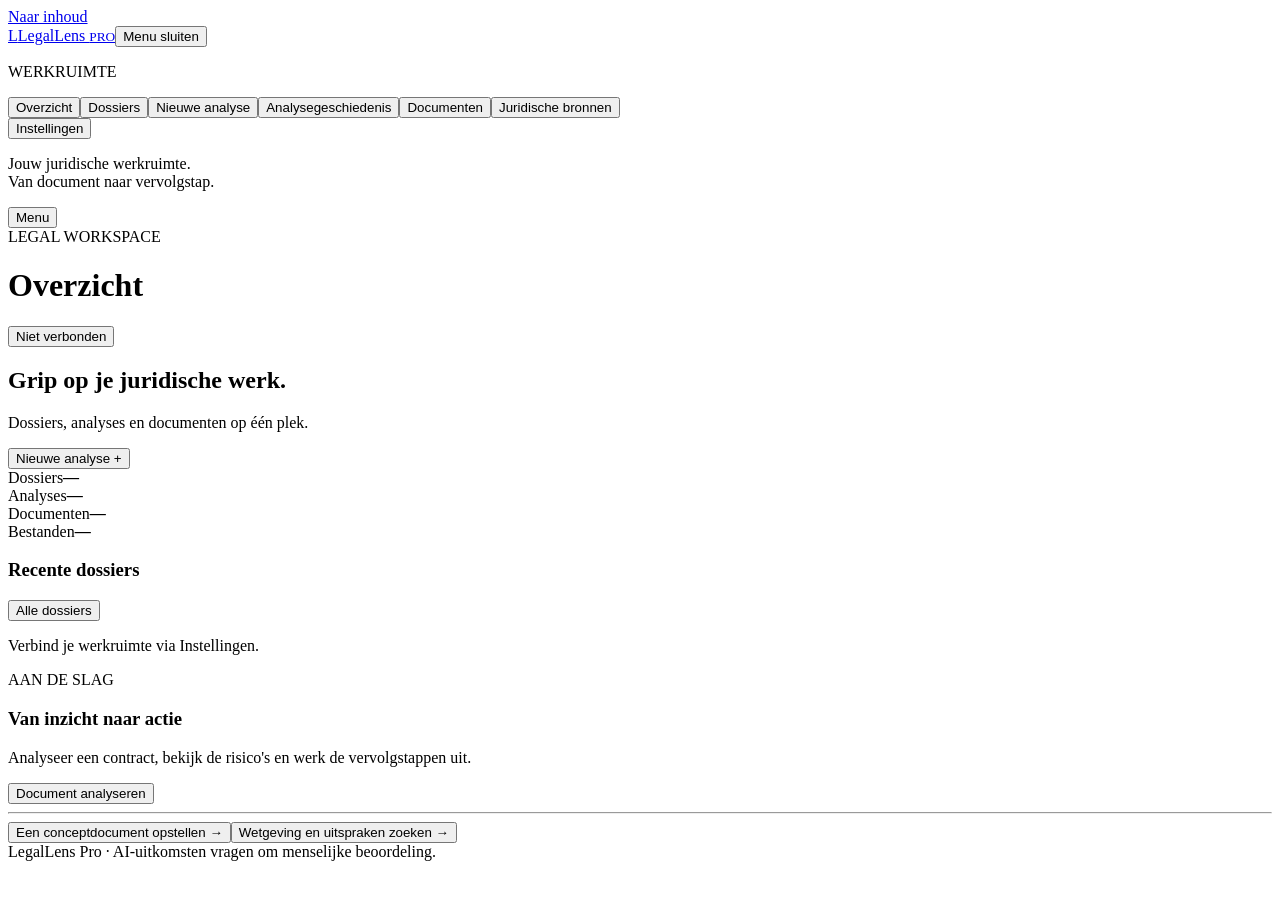
==== commit 6c5bfe1a: "Update fmt.Println message from 'Hello' to 'Goodbye'" ====
--- a/static/index.html
+++ b/static/index.html
@@ -1,700 +1,19 @@
-<!DOCTYPE html>
+<!doctype html>
 <html lang="nl">
-<head>
-    <meta charset="UTF-8">
-    <meta name="viewport" content="width=device-width, initial-scale=1.0">
-    <title>LegalLens Pro</title>
-    <style>
-        * { margin: 0; padding: 0; box-sizing: border-box; }
-        body { font-family: -apple-system, BlinkMacSystemFont, 'Segoe UI', Roboto, sans-serif; background: #f5f7fa; color: #2d3748; }
-        .app-container { display: flex; min-height: 100vh; }
-        .sidebar { width: 260px; background: #1a2332; color: white; position: fixed; height: 100vh; }
-        .sidebar-header { padding: 24px; border-bottom: 1px solid rgba(255,255,255,0.1); }
-        .sidebar-logo { font-size: 1.5em; font-weight: 700; }
-        .nav-item { padding: 12px 24px; cursor: pointer; border-left: 3px solid transparent; }
-        .nav-item:hover { background: rgba(255,255,255,0.05); }
-        .nav-item.active { background: rgba(102, 126, 234, 0.15); border-left-color: #667eea; }
-        .main-content { margin-left: 260px; flex: 1; }
-        .topbar { background: white; padding: 16px 32px; border-bottom: 1px solid #e2e8f0; display: flex; justify-content: space-between; align-items: center; }
-        .hamburger { display: none; background: none; border: none; font-size: 1.5em; cursor: pointer; }
-        .content-area { padding: 32px; }
-        .view { display: none; }
-        .view.active { display: block; }
-        .stats-grid { display: grid; grid-template-columns: repeat(auto-fit, minmax(240px, 1fr)); gap: 20px; margin-bottom: 32px; }
-        .stat-card { background: white; padding: 24px; border-radius: 12px; box-shadow: 0 2px 8px rgba(0,0,0,0.06); border-left: 4px solid #667eea; }
-        .stat-value { font-size: 2em; font-weight: 700; }
-        .section-card { background: white; border-radius: 12px; padding: 24px; margin-bottom: 24px; }
-        .btn { padding: 10px 20px; border: none; border-radius: 8px; font-weight: 600; cursor: pointer; }
-        .btn-primary { background: linear-gradient(135deg, #667eea 0%, #764ba2 100%); color: white; }
-        .btn-secondary { background: #f5f7fa; color: #2d3748; border: 1px solid #e2e8f0; }
-        .form-group { margin-bottom: 20px; }
-        .form-group label { display: block; margin-bottom: 8px; font-weight: 600; }
-        .form-group input, .form-group textarea, .form-group select { width: 100%; padding: 12px; border: 2px solid #e2e8f0; border-radius: 8px; }
-        .dossier-item { background: #f5f7fa; padding: 16px; border-radius: 10px; margin-bottom: 12px; cursor: pointer; }
-        .hamburger { display: none; }
-        @media (max-width: 768px) {
-            .sidebar { transform: translateX(-100%); }
-            .sidebar.mobile-open { transform: translateX(0); }
-            .main-content { margin-left: 0; }
-            .hamburger { display: block; }
-        }
-    </style>
-</head>
+<head><meta charset="utf-8"><meta name="viewport" content="width=device-width, initial-scale=1"><title>LegalLens Pro — Werkruimte</title><link rel="stylesheet" href="/static/styles.css"><script src="/static/app.js" defer></script></head>
 <body>
-    <div class="app-container">
-        <aside class="sidebar" id="sidebar">
-            <div class="sidebar-header">
-                <div class="sidebar-logo">⚖️ LegalLens <span style="background: linear-gradient(135deg, #667eea 0%, #764ba2 100%); padding: 4px 10px; border-radius: 6px; font-size: 0.6em;">PRO</span></div>
-            </div>
-            <nav style="padding: 16px 0;">
-                <div class="nav-item active" onclick="showView('dashboard', this)">📊 Dashboard</div>
-                <div class="nav-item" onclick="showView('dossiers', this)">📁 Dossiers</div>
-                <div class="nav-item" onclick="showView('analyses', this)">📊 Analyses</div>
-                <div class="nav-item" onclick="showView('analyze', this)"> Nieuwe Analyse</div>
-                <div class="nav-item" onclick="showView('drafter', this)">📝 Document Drafter</div>
-                <div class="nav-item" onclick="showView('settings', this)">⚙️ Instellingen</div>
-            </nav>
-        </aside>
-        
-        <main class="main-content">
-            <div class="topbar">
-                <button class="hamburger" onclick="toggleSidebar()">☰</button>
-                <div style="font-size: 1.3em; font-weight: 600;" id="page-title">Dashboard</div>
-                <div style="display: flex; align-items: center; gap: 8px; padding: 6px 12px; background: #f5f7fa; border-radius: 20px;">
-                    <div style="width: 28px; height: 28px; border-radius: 50%; background: linear-gradient(135deg, #667eea 0%, #764ba2 100%); display: flex; align-items: center; justify-content: center; color: white; font-weight: 600;">L</div>
-                    <span>Lloyd</span>
-                </div>
-            </div>
-            
-            <div class="content-area">
-                <!-- DASHBOARD -->
-                <div id="view-dashboard" class="view active">
-                    <div class="stats-grid">
-                        <div class="stat-card"><div style="font-size: 0.85em; color: #718096;">Actieve Dossiers</div><div class="stat-value" id="stat-dossiers">0</div></div>
-                        <div class="stat-card" style="border-left-color: #51cf66;"><div style="font-size: 0.85em; color: #718096;">Analyses</div><div class="stat-value" id="stat-analyses">0</div></div>
-                        <div class="stat-card" style="border-left-color: #ffd43b;"><div style="font-size: 0.85em; color: #718096;">Risico's</div><div class="stat-value" id="stat-risks">0</div></div>
-                        <div class="stat-card" style="border-left-color: #ff6b6b;"><div style="font-size: 0.85em; color: #718096;">Tijdbesparing</div><div class="stat-value" id="stat-hours">0u</div></div>
-                    </div>
-                    
-                    <div class="section-card">
-                        <div style="display: flex; justify-content: space-between; align-items: center; margin-bottom: 20px;">
-                            <div style="font-size: 1.2em; font-weight: 600;"> Recente Dossiers</div>
-                            <button class="btn btn-primary" onclick="showView('dossiers', document.querySelectorAll('.nav-item')[1])">Bekijk alle →</button>
-                        </div>
-                        <div id="recent-dossiers"></div>
-                    </div>
-                    
-                    <div class="section-card">
-                        <div style="font-size: 1.2em; font-weight: 600; margin-bottom: 16px;">⚡ Snelle Acties</div>
-                        <div style="display: flex; gap: 12px; flex-wrap: wrap;">
-                            <button class="btn btn-primary" onclick="showView('analyze', document.querySelectorAll('.nav-item')[3])">🔍 Nieuwe Analyse</button>
-                            <button class="btn btn-secondary" onclick="openNewDossierModal()">📁 Nieuw Dossier</button>
-                            <button class="btn btn-secondary" onclick="showView('drafter', document.querySelectorAll('.nav-item')[4])">📝 Document Drafter</button>
-                        </div>
-                    </div>
-                </div>
-                
-                <!-- DOSSIERS -->
-                <div id="view-dossiers" class="view">
-                    <div class="section-card">
-                        <div style="display: flex; justify-content: space-between; align-items: center; margin-bottom: 20px;">
-                            <div style="font-size: 1.2em; font-weight: 600;">📁 Alle Dossiers</div>
-                            <button class="btn btn-primary" onclick="openNewDossierModal()">+ Nieuw Dossier</button>
-                        </div>
-                        <div id="all-dossiers"></div>
-                    </div>
-                </div>
-                
-                <!-- ANALYSES -->
-                <div id="view-analyses" class="view">
-                    <div class="section-card">
-                        <div style="font-size: 1.2em; font-weight: 600; margin-bottom: 20px;"> Analyse Geschiedenis</div>
-                        <div id="all-analyses"></div>
-                    </div>
-                </div>
-                
-                <!-- ANALYZE -->
-                <div id="view-analyze" class="view">
-                    <div class="section-card" style="padding: 32px;">
-                        <h2 style="margin-bottom: 24px;">🔍 Nieuwe Juridische Analyse</h2>
-                        
-                        <div class="form-group">
-                            <label>Koppel aan dossier:</label>
-                            <select id="dossier-select"><option value="">-- Geen dossier --</option></select>
-                        </div>
-                        
-                        <div style="display: flex; gap: 12px; margin-bottom: 24px;">
-                            <button class="btn btn-secondary" style="flex: 1;" onclick="setMode('standard', this)">📄 Standaard</button>
-                            <button class="btn btn-secondary" style="flex: 1;" onclick="setMode('advocaat', this)">️ Advocaat Mode</button>
-                        </div>
-                        
-                        <div class="form-group">
-                            <label>Analyse type:</label>
-                            <select id="analysis-type">
-                                <option value="contract">📋 Contract Analyse</option>
-                                <option value="familierecht">👨‍👩‍ Familierecht</option>
-                                <option value="huurrecht">🏠 Huurrecht</option>
-                                <option value="arbeidsrecht"> Arbeidsrecht</option>
-                            </select>
-                        </div>
-                        
-                        <div class="form-group">
-                            <label>Upload bestand:</label>
-                            <div onclick="document.getElementById('file-input').click()" style="border: 2px dashed #e2e8f0; border-radius: 8px; padding: 30px; text-align: center; cursor: pointer; background: #f5f7fa;">
-                                <div style="font-size: 3em; margin-bottom: 12px;">📄</div>
-                                <div><strong>Klik om bestand te uploaden</strong></div>
-                                <div style="font-size: 0.85em; color: #718096; margin-top: 8px;">PDF, TXT of DOCX</div>
-                            </div>
-                            <input type="file" id="file-input" accept=".pdf,.txt,.docx" style="display: none;" onchange="handleFileSelect(event)">
-                            <div id="uploaded-files" style="margin-top: 16px;"></div>
-                        </div>
-                        
-                        <div class="form-group">
-                            <label>Of plak tekst:</label>
-                            <textarea id="text-input" placeholder="Plak hier de tekst..." style="min-height: 200px;"></textarea>
-                        </div>
-                        
-                        <div style="display: flex; gap: 12px;">
-                            <button class="btn btn-primary" onclick="analyzeText()">🔍 Analyseer</button>
-                            <button class="btn btn-secondary" onclick="clearForm()">Wissen</button>
-                        </div>
-                        
-                        <div id="loading" style="display: none; text-align: center; padding: 40px;">
-                            <div style="border: 4px solid #e2e8f0; border-top: 4px solid #667eea; border-radius: 50%; width: 50px; height: 50px; animation: spin 1s linear infinite; margin: 0 auto 20px;"></div>
-                            <p>AI analyseert...</p>
-                        </div>
-                        
-                        <div id="result" style="display: none; margin-top: 24px;"></div>
-                    </div>
-                </div>
-                
-                <!-- DRAFTER -->
-                <div id="view-drafter" class="view">
-                    <div class="section-card">
-                        <div style="font-size: 1.2em; font-weight: 600; margin-bottom: 20px;">📝 Document Drafter</div>
-                        <div id="drafter-step-1">
-                            <h3 style="margin-bottom: 16px;">Kies een template:</h3>
-                            <div id="template-list" style="display: grid; grid-template-columns: repeat(auto-fill, minmax(300px, 1fr)); gap: 16px;"></div>
-                        </div>
-                        <div id="drafter-step-2" style="display: none;">
-                            <button class="btn btn-secondary" onclick="backToTemplates()" style="margin-bottom: 20px;">← Terug</button>
-                            <h3 id="template-name" style="margin-bottom: 16px;"></h3>
-                            <div id="template-fields" style="display: flex; flex-direction: column; gap: 16px;"></div>
-                            <div style="margin-top: 24px; display: flex; gap: 12px;">
-                                <button class="btn btn-primary" onclick="generateDocument()">📄 Genereer</button>
-                                <button class="btn btn-secondary" onclick="backToTemplates()">Annuleren</button>
-                            </div>
-                        </div>
-                        <div id="drafter-step-3" style="display: none;">
-                            <div style="display: flex; justify-content: space-between; align-items: center; margin-bottom: 20px;">
-                                <div style="font-size: 1.2em; font-weight: 600;">📄 Preview</div>
-                                <div style="display: flex; gap: 12px;">
-                                    <button class="btn btn-primary" onclick="exportDocument('docx')">💾 Word</button>
-                                    <button class="btn btn-primary" onclick="exportDocument('pdf')">📄 PDF</button>
-                                    <button class="btn btn-secondary" onclick="backToTemplates()">Nieuw</button>
-                                </div>
-                            </div>
-                            <div id="document-preview" style="background: white; padding: 32px; border: 1px solid #e2e8f0; border-radius: 8px; font-family: 'Times New Roman', serif; line-height: 1.6; white-space: pre-wrap;"></div>
-                        </div>
-                    </div>
-                </div>
-                
-                <!-- SETTINGS -->
-                <div id="view-settings" class="view">
-                    <div class="section-card">
-                        <div style="font-size: 1.2em; font-weight: 600; margin-bottom: 20px;">⚙️ Instellingen</div>
-                        <div class="form-group">
-                            <label>Prijs:</label>
-                            <div style="padding: 16px; background: #f5f7fa; border-radius: 8px;">
-                                <strong>Professional Plan</strong> - €127/maand
-                            </div>
-                        </div>
-                    </div>
-                </div>
-            </div>
-        </main>
-    </div>
-    
-    <!-- MODAL -->
-    <div id="modal-overlay" style="display: none; position: fixed; top: 0; left: 0; right: 0; bottom: 0; background: rgba(0,0,0,0.5); z-index: 1001; align-items: center; justify-content: center;">
-        <div style="background: white; border-radius: 12px; padding: 32px; max-width: 500px; width: 90%;">
-            <h3 style="margin-bottom: 20px;">📁 Nieuw Dossier</h3>
-            <div class="form-group">
-                <label>Naam:</label>
-                <input type="text" id="dossier-name" placeholder="Dossier naam">
-            </div>
-            <div class="form-group">
-                <label>Klant:</label>
-                <input type="text" id="dossier-client" placeholder="Klant naam">
-            </div>
-            <div class="form-group">
-                <label>Type:</label>
-                <select id="dossier-type">
-                    <option>Familierecht</option>
-                    <option>Huurrecht</option>
-                    <option>Arbeidsrecht</option>
-                    <option>Overig</option>
-                </select>
-            </div>
-            <div style="display: flex; gap: 12px; justify-content: flex-end; margin-top: 24px;">
-                <button class="btn btn-secondary" onclick="closeModal()">Annuleren</button>
-                <button class="btn btn-primary" onclick="createDossier()">Aanmaken</button>
-            </div>
-        </div>
-    </div>
-
-    <script>
-        // JAVASCRIPT CODE VOLGT IN DEEL 2...
-    </script>
-</body>
-</html>
-        const API_BASE = window.location.origin;
-        let currentMode = 'standard';
-        let selectedFile = null;
-        let dossiers = JSON.parse(localStorage.getItem('legallens_dossiers') || '[]');
-        let analyses = JSON.parse(localStorage.getItem('legallens_analyses') || '[]');
-        let selectedTemplate = null;
-        let currentDocumentId = null;
-        
-        // Document Templates
-        const DOCUMENT_TEMPLATES = {
-            "ingebrekestelling": {
-                "id": "ingebrekestelling",
-                "name": "Ingebrekestelling",
-                "category": "Algemeen",
-                "description": "Formele ingebrekestelling",
-                "fields": [
-                    {"name": "afzender_naam", "label": "Naam afzender", "type": "text"},
-                    {"name": "afzender_adres", "label": "Adres afzender", "type": "text"},
-                    {"name": "ontvanger_naam", "label": "Naam ontvanger", "type": "text"},
-                    {"name": "datum", "label": "Datum", "type": "date"},
-                    {"name": "beschrijving", "label": "Beschrijving", "type": "textarea"}
-                ],
-                "template_text": """{afzender_naam}
-{afzender_adres}
-
-{ontvanger_naam}
-
-{datum}
-
-Betreft: Ingebrekestelling
-
-Geachte {ontvanger_naam},
-
-Hierbij stel ik u formeel in gebreke.
-
-{beschrijving}
-
-Met vriendelijke groet,
-
-{afzender_naam}"""
-            },
-            "huurcontract": {
-                "id": "huurcontract",
-                "name": "Huurovereenkomst",
-                "category": "Huurrecht",
-                "description": "Standaard huurcontract",
-                "fields": [
-                    {"name": "verhuurder_naam", "label": "Naam verhuurder", "type": "text"},
-                    {"name": "huurder_naam", "label": "Naam huurder", "type": "text"},
-                    {"name": "huurobject", "label": "Adres", "type": "text"},
-                    {"name": "huurprijs", "label": "Huurprijs", "type": "text"},
-                    {"name": "start_datum", "label": "Startdatum", "type": "date"}
-                ],
-                "template_text": """HUURCONTRACT
-
-Verhuurder: {verhuurder_naam}
-Huurder: {huurder_naam}
-Object: {huurobject}
-Huurprijs: € {huurprijs}
-Startdatum: {start_datum}"""
-            }
-        };
-        
-        document.addEventListener('DOMContentLoaded', () => {
-            updateDashboard();
-            renderDossiers();
-            renderAnalyses();
-            updateDossierSelect();
-        });
-        
-        function toggleSidebar() {
-            document.getElementById('sidebar').classList.toggle('mobile-open');
-        }
-        
-        function showView(viewName, navElement) {
-            document.querySelectorAll('.view').forEach(v => v.classList.remove('active'));
-            document.querySelectorAll('.nav-item').forEach(n => n.classList.remove('active'));
-            
-            document.getElementById(`view-${viewName}`).classList.add('active');
-            if (navElement) navElement.classList.add('active');
-            
-            const titles = {
-                'dashboard': 'Dashboard',
-                'dossiers': 'Dossiers',
-                'analyses': 'Analyses',
-                'analyze': 'Nieuwe Analyse',
-                'drafter': 'Document Drafter',
-                'settings': 'Instellingen'
-            };
-            document.getElementById('page-title').textContent = titles[viewName] || 'LegalLens';
-            
-            if (viewName === 'dashboard') updateDashboard();
-            if (viewName === 'dossiers') renderDossiers();
-            if (viewName === 'analyses') renderAnalyses();
-            if (viewName === 'drafter') loadTemplates();
-            if (viewName === 'analyze') updateDossierSelect();
-            
-            if (window.innerWidth <= 768) {
-                document.getElementById('sidebar').classList.remove('mobile-open');
-            }
-        }
-        
-        function setMode(mode, btn) {
-            currentMode = mode;
-            document.querySelectorAll('.btn-secondary').forEach(b => {
-                if (b.textContent.includes('Standaard') || b.textContent.includes('Advocaat')) {
-                    b.style.background = '#f5f7fa';
-                    b.style.color = '#2d3748';
-                }
-            });
-            btn.style.background = 'linear-gradient(135deg, #667eea 0%, #764ba2 100%)';
-            btn.style.color = 'white';
-        }
-        
-        function handleFileSelect(event) {
-            const file = event.target.files[0];
-            if (file) {
-                selectedFile = file;
-                document.getElementById('uploaded-files').innerHTML = `
-                    <div style="background: white; padding: 12px; border-radius: 8px; display: flex; justify-content: space-between; align-items: center;">
-                        <div>📄 ${file.name}</div>
-                        <button class="btn btn-secondary" onclick="clearFileSelection()" style="padding: 4px 8px;">✕</button>
-                    </div>
-                `;
-            }
-        }
-        
-        function clearFileSelection() {
-            selectedFile = null;
-            document.getElementById('file-input').value = '';
-            document.getElementById('uploaded-files').innerHTML = '';
-        }
-        
-        function openNewDossierModal() {
-            document.getElementById('modal-overlay').style.display = 'flex';
-        }
-        
-        function closeModal() {
-            document.getElementById('modal-overlay').style.display = 'none';
-            document.getElementById('dossier-name').value = '';
-            document.getElementById('dossier-client').value = '';
-        }
-        
-        function createDossier() {
-            const name = document.getElementById('dossier-name').value.trim();
-            const client = document.getElementById('dossier-client').value.trim();
-            const type = document.getElementById('dossier-type').value;
-            
-            if (!name) {
-                alert('Vul een dossier naam in');
-                return;
-            }
-            
-            const dossier = {
-                id: Date.now().toString(),
-                name,
-                client,
-                type,
-                status: 'active',
-                created: new Date().toISOString(),
-                files: [],
-                analyses: []
-            };
-            
-            dossiers.unshift(dossier);
-            localStorage.setItem('legallens_dossiers', JSON.stringify(dossiers));
-            
-            closeModal();
-            renderDossiers();
-            updateDashboard();
-            updateDossierSelect();
-            
-            alert('Dossier aangemaakt!');
-        }
-        
-        function renderDossiers() {
-            const container = document.getElementById('all-dossiers');
-            const recentContainer = document.getElementById('recent-dossiers');
-            
-            if (dossiers.length === 0) {
-                const html = '<div style="text-align: center; padding: 60px 20px; color: #718096;"><div style="font-size: 4em; margin-bottom: 16px;"></div><p>Nog geen dossiers</p></div>';
-                if (container) container.innerHTML = html;
-                if (recentContainer) recentContainer.innerHTML = html;
-                return;
-            }
-            
-            const html = dossiers.map(d => `
-                <div class="dossier-item" onclick="viewDossier('${d.id}')">
-                    <div style="display: flex; justify-content: space-between; align-items: center;">
-                        <div>
-                            <div style="font-weight: 600; margin-bottom: 4px;">${d.name}</div>
-                            <div style="font-size: 0.85em; color: #718096;">👤 ${d.client || 'Geen klant'} • 📋 ${d.type}</div>
-                        </div>
-                        <div style="background: #d4f4dd; color: #2e7d32; padding: 4px 12px; border-radius: 12px; font-size: 0.8em; font-weight: 600;">Actief</div>
-                    </div>
-                </div>
-            `).join('');
-            
-            if (container) container.innerHTML = html;
-            if (recentContainer) recentContainer.innerHTML = dossiers.slice(0, 3).map(d => `
-                <div class="dossier-item" onclick="viewDossier('${d.id}')" style="margin-bottom: 12px;">
-                    <div style="font-weight: 600;">${d.name}</div>
-                    <div style="font-size: 0.85em; color: #718096; margin-top: 4px;">👤 ${d.client || 'Geen klant'} • 📋 ${d.type}</div>
-                </div>
-            `).join('');
-        }
-        
-        function renderAnalyses() {
-            const container = document.getElementById('all-analyses');
-            
-            if (analyses.length === 0) {
-                if (container) container.innerHTML = '<div style="text-align: center; padding: 60px 20px; color: #718096;"><div style="font-size: 4em; margin-bottom: 16px;">📊</div><p>Nog geen analyses</p></div>';
-                return;
-            }
-            
-            if (container) container.innerHTML = analyses.map(a => `
-                <div class="dossier-item" onclick="viewAnalysis('${a.document_id}')" style="cursor: pointer;">
-                    <div style="font-weight: 600; margin-bottom: 8px;">${a.contract_type || 'Analyse'}</div>
-                    <div style="font-size: 0.85em; color: #718096; display: flex; gap: 16px; flex-wrap: wrap;">
-                        <span>⚠️ ${a.risks?.length || 0} risico's</span>
-                        <span>⏱️ ${(a.time_saved_hours || 0).toFixed(1)}u</span>
-                        <span>${new Date(a.timestamp).toLocaleDateString('nl-NL')}</span>
-                    </div>
-                </div>
-            `).join('');
-        }
-        
-        function viewDossier(id) {
-            showView('dossiers', document.querySelectorAll('.nav-item')[1]);
-        }
-        
-        function viewAnalysis(id) {
-            const analysis = analyses.find(a => a.document_id === id);
-            if (!analysis) return;
-            
-            alert(`Analyse: ${analysis.contract_type}\n\nSamenvatting: ${analysis.summary}\n\nRisico's: ${analysis.risks?.length || 0}`);
-        }
-        
-        function updateDossierSelect() {
-            const select = document.getElementById('dossier-select');
-            if (!select) return;
-            select.innerHTML = '<option value="">-- Geen dossier --</option>' +
-                dossiers.map(d => `<option value="${d.id}">${d.name}</option>`).join('');
-        }
-        
-        function updateDashboard() {
-            document.getElementById('stat-dossiers').textContent = dossiers.filter(d => d.status === 'active').length;
-            document.getElementById('stat-analyses').textContent = analyses.length;
-            
-            const totalRisks = analyses.reduce((sum, a) => sum + (a.risks?.length || 0), 0);
-            document.getElementById('stat-risks').textContent = totalRisks;
-            
-            const totalHours = analyses.reduce((sum, a) => sum + (a.time_saved_hours || 0), 0);
-            document.getElementById('stat-hours').textContent = totalHours.toFixed(1) + 'u';
-        }
-        
-        async function analyzeText() {
-            const text = document.getElementById('text-input').value.trim();
-            const analysisType = document.getElementById('analysis-type').value;
-            const dossierId = document.getElementById('dossier-select').value;
-            
-            if (!text && !selectedFile) {
-                alert('Vul tekst in of upload een bestand');
-                return;
-            }
-            
-            if (text && text.length < 50) {
-                alert('Tekst is te kort (minimaal 50 tekens)');
-                return;
-            }
-            
-            document.getElementById('loading').style.display = 'block';
-            document.getElementById('result').style.display = 'none';
-            
-            try {
-                let result;
-                
-                if (selectedFile) {
-                    const formData = new FormData();
-                    formData.append('file', selectedFile);
-                    formData.append('mode', currentMode);
-                    formData.append('analysis_type', analysisType);
-                    
-                    const response = await fetch(`${API_BASE}/api/analyze-file`, {
-                        method: 'POST',
-                        body: formData
-                    });
-                    
-                    if (!response.ok) throw new Error('Upload mislukt');
-                    result = await response.json();
-                } else {
-                    const response = await fetch(`${API_BASE}/api/analyze-text`, {
-                        method: 'POST',
-                        headers: { 'Content-Type': 'application/json' },
-                        body: JSON.stringify({ text, mode: currentMode, analysis_type: analysisType })
-                    });
-                    
-                    if (!response.ok) throw new Error('Analyse mislukt');
-                    result = await response.json();
-                }
-                
-                analyses.unshift({
-                    ...result,
-                    dossierId,
-                    timestamp: new Date().toISOString()
-                });
-                localStorage.setItem('legallens_analyses', JSON.stringify(analyses));
-                
-                displayResult(result);
-                updateDashboard();
-                renderAnalyses();
-                
-            } catch (error) {
-                alert('Fout: ' + error.message);
-            } finally {
-                document.getElementById('loading').style.display = 'none';
-            }
-        }
-        
-        function displayResult(result) {
-            const container = document.getElementById('result');
-            
-            let html = `
-                <div style="background: linear-gradient(135deg, #51cf66 0%, #40c057 100%); color: white; padding: 16px; border-radius: 8px; text-align: center; margin-bottom: 24px; font-weight: 600;">
-                    ️ Tijdbesparing: ${result.time_saved_hours || 0} uur
-                </div>
-                
-                <div style="margin-bottom: 24px;">
-                    <h4 style="margin-bottom: 12px;">📋 Type</h4>
-                    <div style="background: #f5f7fa; padding: 12px; border-radius: 8px; border-left: 4px solid #667eea; font-weight: 600;">
-                        ${result.contract_type || 'Onbekend'}
-                    </div>
-                </div>
-                
-                <div style="margin-bottom: 24px;">
-                    <h4 style="margin-bottom: 12px;">📝 Samenvatting</h4>
-                    <p style="line-height: 1.6;">${result.summary}</p>
-                </div>
-                
-                <div style="margin-bottom: 24px;">
-                    <h4 style="margin-bottom: 12px;">👥 Partijen</h4>
-                    ${result.parties_involved.map(p => `<div style="background: #f5f7fa; padding: 10px; border-radius: 6px; margin-bottom: 8px;">👤 ${p}</div>`).join('')}
-                </div>
-            `;
-            
-            if (result.risks && result.risks.length > 0) {
-                html += `
-                    <div style="margin-bottom: 24px;">
-                        <h4 style="margin-bottom: 12px;">⚠️ Risico's (${result.risks.length})</h4>
-                        ${result.risks.map(r => `
-                            <div style="background: #fff5f5; padding: 16px; border-radius: 8px; margin-bottom: 12px; border-left: 4px solid #ff6b6b;">
-                                <div style="background: #ff6b6b; color: white; padding: 4px 12px; border-radius: 12px; font-size: 0.8em; font-weight: 600; display: inline-block; margin-bottom: 8px;">${r.severity}</div>
-                                <div style="font-weight: 600; margin-bottom: 8px;">${r.clause_type}</div>
-                                <div style="font-size: 0.9em;">${r.description}</div>
-                            </div>
-                        `).join('')}
-                    </div>
-                `;
-            }
-            
-            html += `
-                <div style="margin-bottom: 24px;">
-                    <h4 style="margin-bottom: 12px;">😊 Sentiment</h4>
-                    <div style="background: #e2e8f0; height: 35px; border-radius: 18px; overflow: hidden;">
-                        <div style="background: ${result.sentiment_score > 0.7 ? '#51cf66' : result.sentiment_score > 0.4 ? '#ffd43b' : '#ff6b6b'}; height: 100%; width: ${result.sentiment_score * 100}%; display: flex; align-items: center; justify-content: center; color: white; font-weight: 600;">
-                            ${(result.sentiment_score * 100).toFixed(0)}%
-                        </div>
-                    </div>
-                </div>
-            `;
-            
-            container.innerHTML = html;
-            container.style.display = 'block';
-        }
-        
-        function clearForm() {
-            document.getElementById('text-input').value = '';
-            clearFileSelection();
-            document.getElementById('result').style.display = 'none';
-        }
-        
-        // Document Drafter Functions
-        function loadTemplates() {
-            const container = document.getElementById('template-list');
-            if (!container) return;
-            
-            container.innerHTML = Object.values(DOCUMENT_TEMPLATES).map(t => `
-                <div onclick="selectTemplate('${t.id}')" style="background: #f5f7fa; padding: 20px; border-radius: 10px; cursor: pointer; border: 2px solid transparent; transition: all 0.2s;" onmouseover="this.style.borderColor='#667eea'" onmouseout="this.style.borderColor='transparent'">
-                    <div style="font-weight: 600; margin-bottom: 8px;">${t.name}</div>
-                    <div style="font-size: 0.85em; color: #718096; margin-bottom: 12px;">${t.category}</div>
-                    <div style="font-size: 0.9em;">${t.description}</div>
-                    <button class="btn btn-primary" style="margin-top: 16px; width: 100%;">Selecteer →</button>
-                </div>
-            `).join('');
-        }
-        
-        function selectTemplate(templateId) {
-            selectedTemplate = DOCUMENT_TEMPLATES[templateId];
-            
-            document.getElementById('drafter-step-1').style.display = 'none';
-            document.getElementById('drafter-step-2').style.display = 'block';
-            document.getElementById('template-name').textContent = selectedTemplate.name;
-            
-            const fieldsContainer = document.getElementById('template-fields');
-            fieldsContainer.innerHTML = selectedTemplate.fields.map(field => `
-                <div class="form-group">
-                    <label>${field.label}:</label>
-                    <input type="${field.type}" id="field-${field.name}" placeholder="${field.label}">
-                </div>
-            `).join('');
-        }
-        
-        function backToTemplates() {
-            document.getElementById('drafter-step-1').style.display = 'block';
-            document.getElementById('drafter-step-2').style.display = 'none';
-            document.getElementById('drafter-step-3').style.display = 'none';
-            selectedTemplate = null;
-            currentDocumentId = null;
-        }
-        
-        function generateDocument() {
-            const customFields = {};
-            selectedTemplate.fields.forEach(field => {
-                const value = document.getElementById(`field-${field.name}`).value;
-                if (value) customFields[field.name] = value;
-            });
-            
-            let content = selectedTemplate.template_text;
-            Object.keys(customFields).forEach(key => {
-                content = content.replace(new RegExp(`{${key}}`, 'g'), customFields[key]);
-            });
-            
-            currentDocumentId = Date.now().toString();
-            
-            document.getElementById('drafter-step-2').style.display = 'none';
-            document.getElementById('drafter-step-3').style.display = 'block';
-            document.getElementById('document-preview').textContent = content;
-        }
-        
-        function exportDocument(format) {
-            alert(`Document geëxporteerd als ${format.toUpperCase()}!`);
-        }
-    </script>
-    
-    <style>
-        @keyframes spin {
-            0% { transform: rotate(0deg); }
-            100% { transform: rotate(360deg); }
-        }
-    </style>
+<a class="skip" href="#content">Naar inhoud</a>
+<aside id="sidebar"><a class="brand" href="#dashboard" data-view="dashboard"><span class="brand-mark">L</span><span>LegalLens <small>PRO</small></span></a><button id="close-menu" class="secondary">Menu sluiten</button><p class="nav-label">WERKRUIMTE</p><nav aria-label="Hoofdnavigatie">
+<button data-view="dashboard">Overzicht</button><button data-view="dossiers">Dossiers</button><button data-view="analyze">Nieuwe analyse</button><button data-view="analyses">Analysegeschiedenis</button><button data-view="documents">Documenten</button><button data-view="sources">Juridische bronnen</button></nav><div class="sidebar-bottom"><button data-view="settings">Instellingen</button><p>Jouw juridische werkruimte.<br>Van document naar vervolgstap.</p></div></aside>
+<div class="workspace"><header><button id="menu" class="secondary" aria-label="Menu openen" aria-expanded="false">Menu</button><div><span class="eyebrow">LEGAL WORKSPACE</span><h1 id="page-title">Overzicht</h1></div><button class="secondary" data-view="settings" id="connection">Niet verbonden</button></header>
+<main id="content"><p id="storage-warning" class="callout" hidden>Tijdelijke opslag: bij gratis Render kunnen dossiers en uploads verdwijnen na inactiviteit, een herstart of deployment. Download belangrijke resultaten direct.</p><div id="notice" role="status" aria-live="polite" hidden></div>
+<section data-page="dashboard"><div class="heading"><div><h2>Grip op je juridische werk.</h2><p>Dossiers, analyses en documenten op één plek.</p></div><button data-view="analyze">Nieuwe analyse <span aria-hidden="true">+</span></button></div><div class="stats" id="stats"><article><span>Dossiers</span><strong>—</strong></article><article><span>Analyses</span><strong>—</strong></article><article><span>Documenten</span><strong>—</strong></article><article><span>Bestanden</span><strong>—</strong></article></div><div class="columns"><article class="panel"><div class="panel-heading"><h3>Recente dossiers</h3><button class="link" data-view="dossiers">Alle dossiers</button></div><div id="recent-dossiers" class="list"><p class="empty">Verbind je werkruimte via Instellingen.</p></div></article><article class="panel accent"><span class="eyebrow">AAN DE SLAG</span><h3>Van inzicht naar actie</h3><p>Analyseer een contract, bekijk de risico's en werk de vervolgstappen uit.</p><button data-view="analyze">Document analyseren</button><hr><button class="link" data-view="documents">Een conceptdocument opstellen →</button><button class="link" data-view="sources">Wetgeving en uitspraken zoeken →</button></article></div></section>
+<section data-page="dossiers" hidden><div class="heading"><div><h2>Dossiers</h2><p>Orden je documenten en analyses per zaak.</p></div><button id="new-dossier">Nieuw dossier +</button></div><label class="search">Zoek dossier<input id="dossier-search" type="search" placeholder="Naam of cliënt"></label><div id="dossier-list" class="cards"></div><article id="dossier-detail" class="panel" hidden></article></section>
+<section data-page="analyze" hidden><div class="heading"><div><h2>Nieuwe analyse</h2><p>Upload een document of plak tekst. Het resultaat wordt bewaard.</p></div></div><form id="analysis-form" class="panel"><div class="form-grid"><label>Dossier<select id="analysis-dossier" class="dossier-select"><option value="">Zonder dossier</option></select></label><label>Analyse<select id="analysis-type"><option value="contract">Contractanalyse</option><option value="due_diligence">Due diligence</option><option value="familierecht">Familierecht</option><option value="huurrecht">Huurrecht</option><option value="arbeidsrecht">Arbeidsrecht</option><option value="strafrecht">Strafrecht</option><option value="bestuursrecht">Bestuursrecht</option><option value="ondernemingsrecht">Ondernemingsrecht</option><option value="aansprakelijkheidsrecht">Aansprakelijkheidsrecht</option><option value="consumentenrecht">Consumentenrecht</option><option value="privacyrecht">Privacyrecht</option><option value="erfrecht">Erfrecht</option><option value="intellectueel_eigendom">Intellectueel eigendom</option><option value="vastgoedrecht">Vastgoedrecht</option></select></label><label>Diepgang<select id="analysis-mode"><option value="standard">Standaard — duidelijk en praktisch</option><option value="advocaat">Advocaat — uitgebreide motivering</option></select></label></div><div class="upload"><label>Document kiezen<input id="analysis-file" type="file" accept=".pdf,.docx,.txt"></label><p id="file-hint">PDF, Word of TXT · maximaal 10 MB · leesbare tekst vereist</p><button type="button" id="clear-file" class="link">Bestandskeuze wissen</button></div><label>Of plak je tekst<textarea id="analysis-text" rows="9" placeholder="Plak minimaal 50 tekens…"></textarea></label><p class="muted" id="analysis-hint">Documentinhoud wordt voor de analyse naar OpenAI verzonden. Controleer of je die mag delen.</p><div class="actions"><button type="submit">Analyse starten</button><button type="reset" class="secondary">Wissen</button><span id="analysis-progress" role="status"></span></div></form><article id="analysis-result" class="panel result" hidden></article></section>
+<section data-page="analyses" hidden><div class="heading"><div><h2>Analysegeschiedenis</h2><p>Zoek resultaten terug en bekijk alle aanbevelingen.</p></div></div><form id="history-form" class="filters"><label>Zoeken<input type="search" id="history-query" placeholder="Samenvatting of documenttype"></label><label>Dossier<select id="history-dossier" class="dossier-select"><option value="">Alle dossiers</option></select></label><button type="submit">Zoeken</button></form><div id="history-list" class="list panel"></div><div class="actions"><button class="secondary" id="history-prev">Vorige</button><span id="history-page">Pagina 1</span><button class="secondary" id="history-next">Volgende</button></div><article id="history-detail" class="panel result" hidden></article></section>
+<section data-page="documents" hidden><div class="heading"><div><h2>Documenten</h2><p>Vul een conceptsjabloon in en download het als Word, PDF of tekst.</p></div></div><p class="callout">De aangeleverde sjablonen zijn beknopte concepten. Controleer en vul de inhoud juridisch aan vóór gebruik.</p><div id="template-list" class="cards"></div><form id="document-form" class="panel" hidden><h3 id="template-title"></h3><label>Dossier<select id="document-dossier" class="dossier-select"><option value="">Zonder dossier</option></select></label><div id="template-fields" class="form-grid"></div><button type="submit">Concept maken en opslaan</button></form><article id="document-detail" class="panel" hidden></article><article class="panel"><h3>Opgeslagen documenten</h3><div id="document-list" class="list"></div></article></section>
+<section data-page="sources" hidden><div class="heading"><div><h2>Juridische bronnen</h2><p>Zoek op wetsartikel via Tavily, of haal een uitspraak rechtstreeks op met een ECLI-nummer.</p></div></div><form id="source-form" class="panel"><label>Wetsartikel of ECLI-nummer<input id="source-query" required minlength="2" maxlength="150" placeholder="Bijvoorbeeld 6:74 BW of ECLI:NL:HR:2021:1778"></label><div class="actions"><button type="submit">Bronnen zoeken</button><span id="source-progress" role="status"></span></div><p class="muted">Een ECLI-opvraging via Rechtspraak Open Data gebruikt geen Tavily of OpenAI. Voor zoeken op wetsartikel blijft Tavily nodig. Niet iedere uitspraak heeft een openbare volledige tekst.</p></form><article id="source-result" class="panel" hidden></article></section>
+<section data-page="settings" hidden><div class="heading"><div><h2>Instellingen</h2><p>Verbind deze browser met je werkruimte.</p></div></div><form id="settings-form" class="panel narrow"><h3>Toegang tot LegalLens</h3><label>Toegangssleutel<input id="access-key" type="password" autocomplete="off" required placeholder="Een sleutel uit VALID_API_KEYS"></label><p class="muted">Gebruik je LegalLens-toegangssleutel. Je OpenAI- en Tavily-sleutels blijven uitsluitend op Render. Deze browser bewaart de toegangssleutel alleen voor dit tabblad.</p><div class="actions"><button type="submit">Verbinden</button><button type="button" id="logout" class="secondary">Verbinding verbreken</button></div><div id="service-status"></div></form><article class="panel narrow"><h3>Eerdere browsergegevens</h3><p>De oude versie bewaarde dossiers en analyses in de browser. Download hiervan eerst een reservekopie als je die versie al hebt gebruikt. De nieuwe versie bewaart gegevens op de server; deze reservekopie wordt niet automatisch geïmporteerd.</p><button class="secondary" id="legacy-export">Oude browsergegevens downloaden</button></article></section>
+</main><footer>LegalLens Pro · AI-uitkomsten vragen om menselijke beoordeling.</footer></div>
+<dialog id="dossier-dialog"><form id="dossier-form"><p id="dialog-error" role="alert" hidden></p><h2 id="dossier-dialog-title">Nieuw dossier</h2><input id="edit-dossier-id" type="hidden"><label>Naam<input id="dossier-name" required maxlength="200"></label><label>Cliënt<input id="dossier-client" maxlength="200"></label><label>Rechtsgebied<input id="dossier-type" maxlength="80" placeholder="Bijvoorbeeld arbeidsrecht"></label><label>Status<select id="dossier-status"><option value="active">Actief</option><option value="archived">Gearchiveerd</option><option value="closed">Gesloten</option></select></label><div class="actions"><button type="submit">Opslaan</button><button type="button" class="secondary" id="close-dialog">Annuleren</button></div></form></dialog>
+</body></html>
